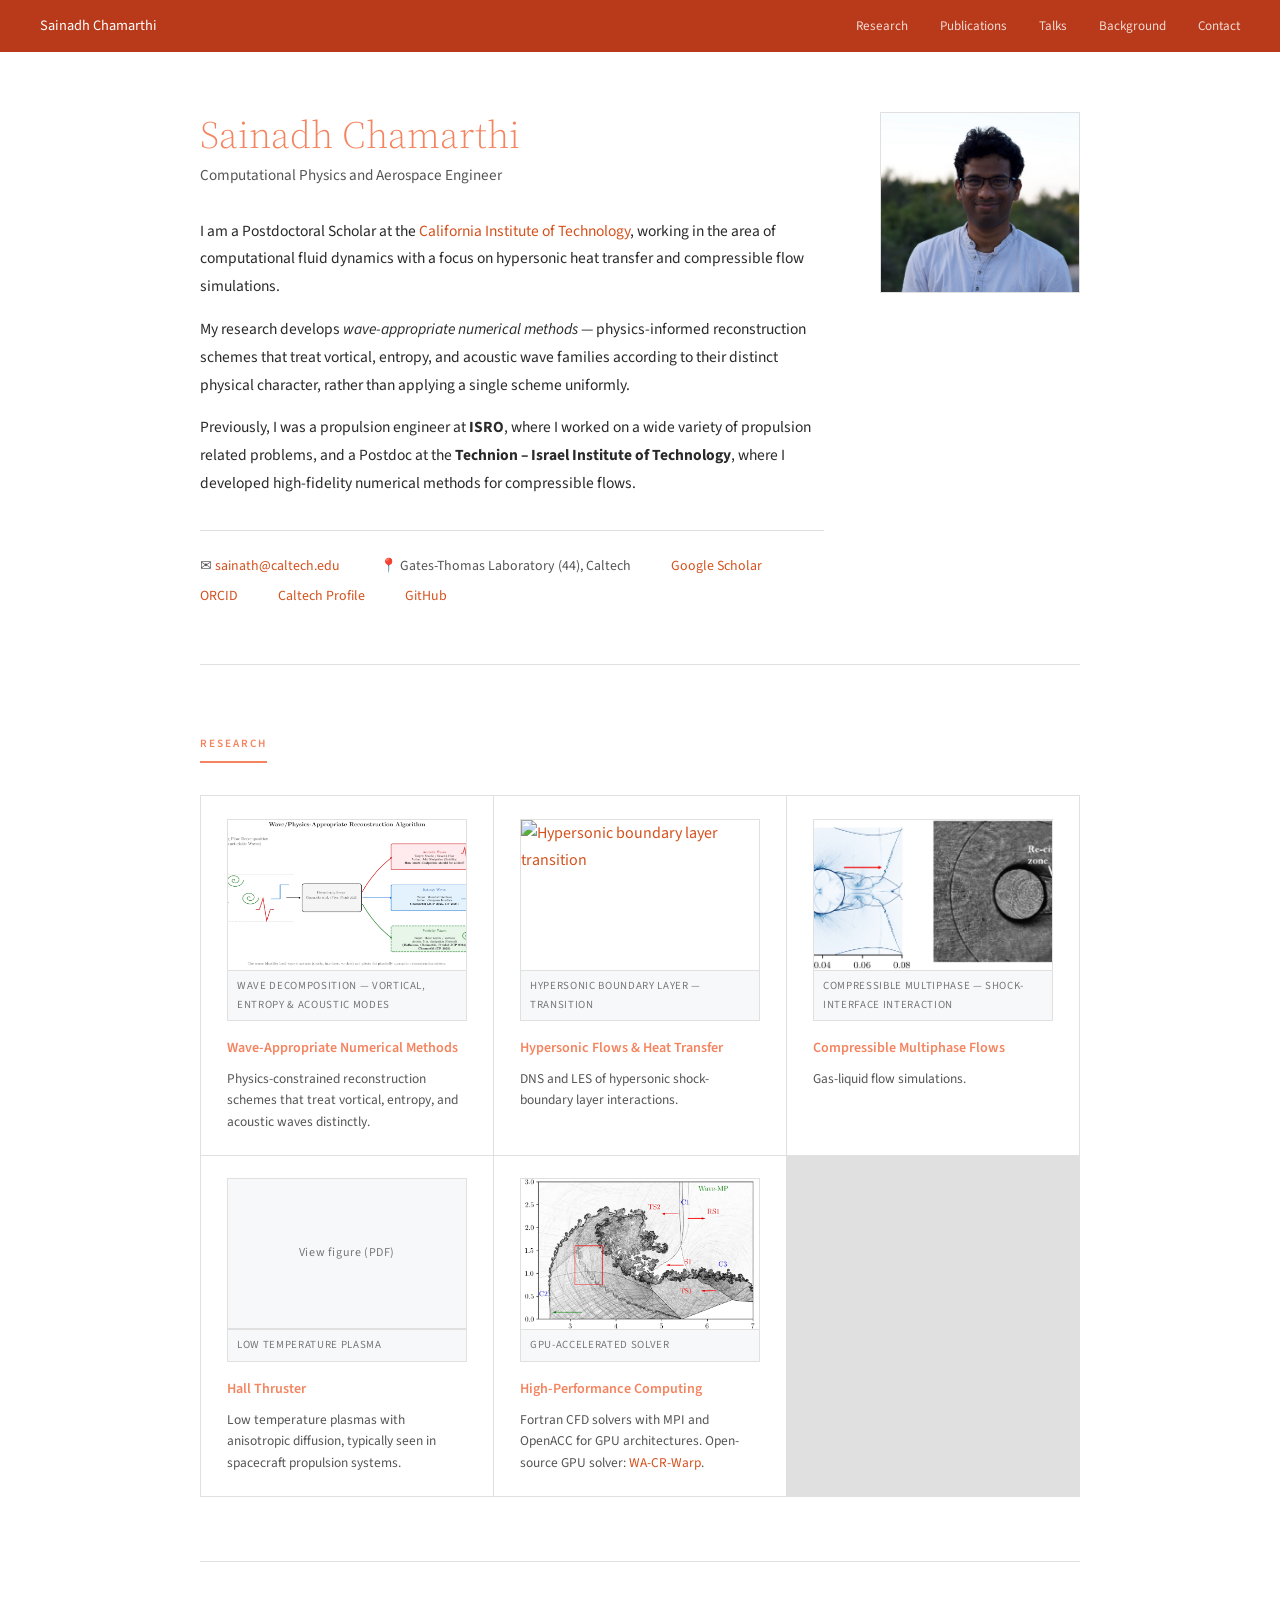
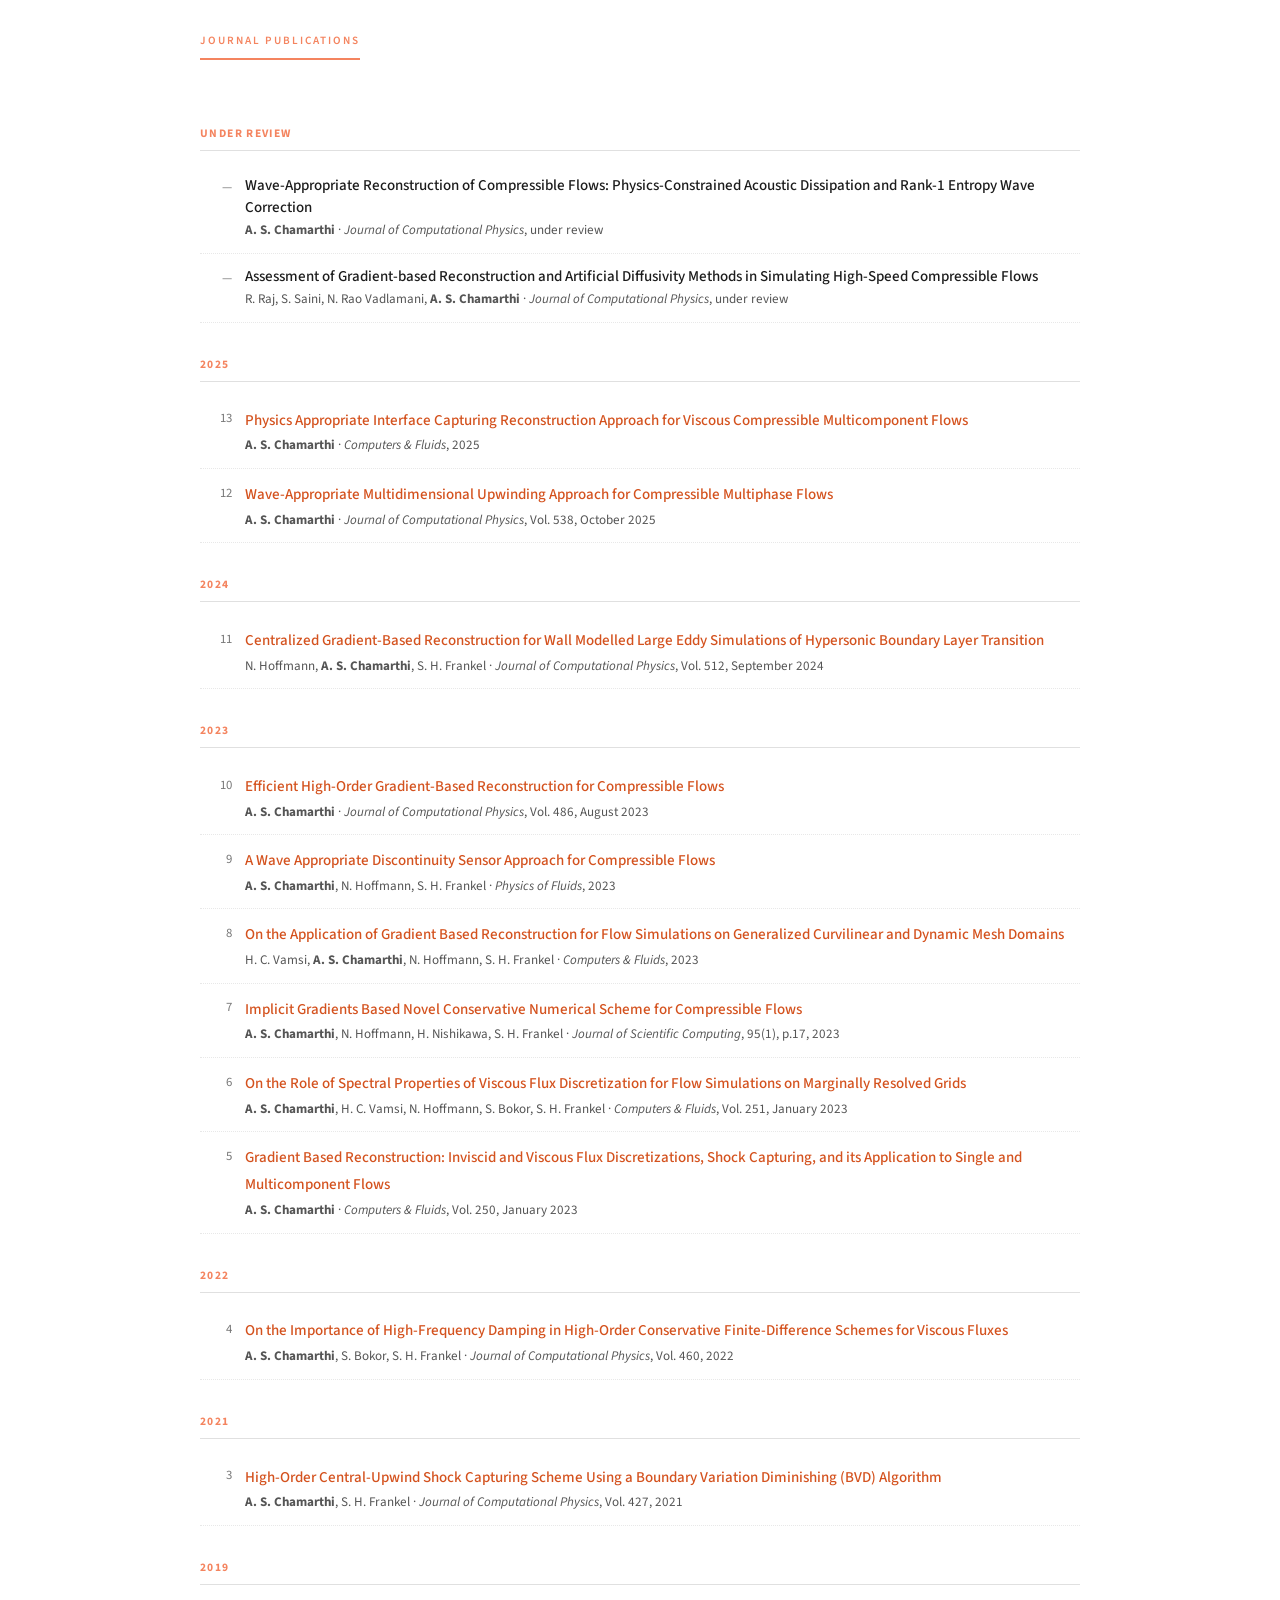
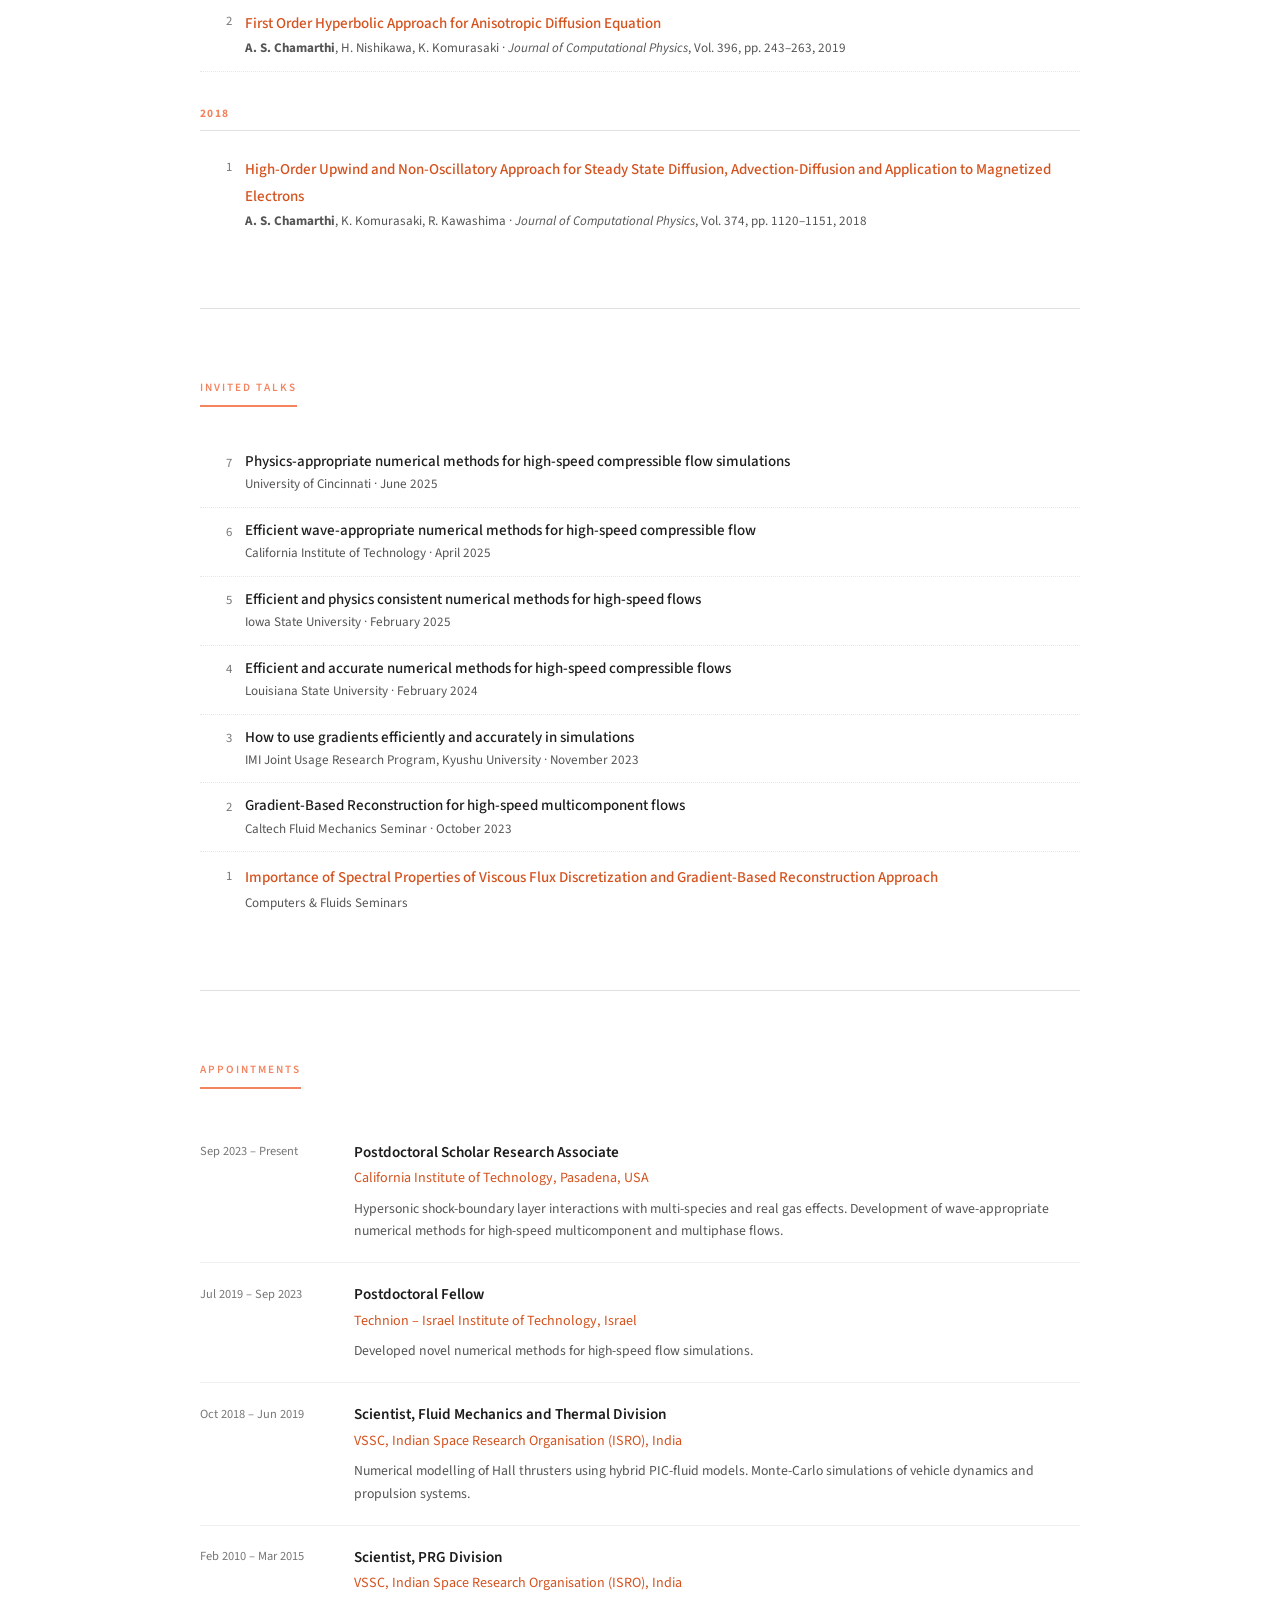
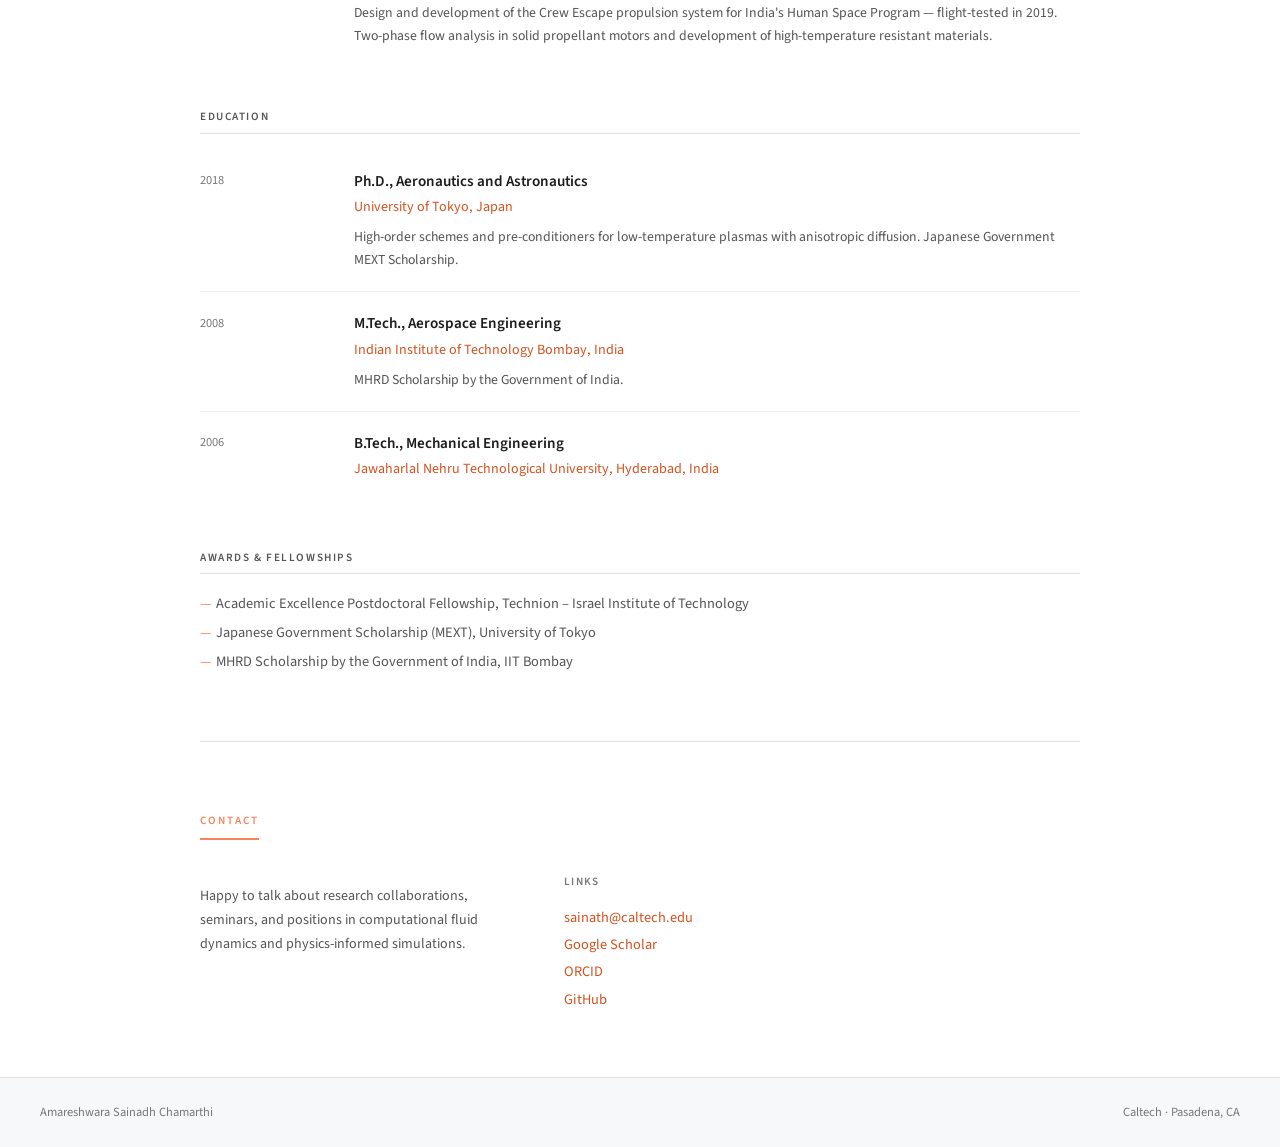
==== index.html @ 07c65cc4 "Update index.html" ====
<!DOCTYPE html>
<html lang="en">
<head>
<meta charset="UTF-8">
<meta name="viewport" content="width=device-width, initial-scale=1.0">
<title>Amareshwara Sainadh Chamarthi</title>
<link rel="preconnect" href="https://fonts.googleapis.com">
<link rel="preconnect" href="https://fonts.gstatic.com" crossorigin>
<link href="https://fonts.googleapis.com/css2?family=Source+Serif+4:ital,opsz,wght@0,8..60,300;0,8..60,400;0,8..60,600;1,8..60,400&family=Source+Sans+3:wght@300;400;500;600&display=swap" rel="stylesheet">
<style>
  :root {
    --blue: #f4845f;
    --blue-link: #d4521e;
    --text: #1c1c1c;
    --muted: #555;
    --light: #777;
    --border: #e0e0e0;
    --bg: #ffffff;
    --bg-subtle: #f7f8fa;
    --sans: 'Source Sans 3', system-ui, sans-serif;
    --serif: 'Source Serif 4', Georgia, serif;
  }

  * { margin: 0; padding: 0; box-sizing: border-box; }
  html { scroll-behavior: smooth; }

  body {
    background: var(--bg);
    color: var(--text);
    font-family: var(--sans);
    font-size: 16px;
    line-height: 1.7;
  }

  a { color: var(--blue-link); text-decoration: none; }
  a:hover { text-decoration: underline; }

  /* NAV */
  nav {
    position: fixed;
    top: 0; left: 0; right: 0;
    z-index: 100;
    background: #b83a1a;
    height: 52px;
    display: flex;
    align-items: center;
    justify-content: space-between;
    padding: 0 2.5rem;
  }
  .nav-name {
    color: #fff;
    font-size: 0.9rem;
    font-weight: 400;
    text-decoration: none;
  }
  .nav-links { display: flex; gap: 2rem; list-style: none; }
  .nav-links a { color: rgba(255,255,255,0.82); font-size: 0.82rem; text-decoration: none; transition: color 0.2s; }
  .nav-links a:hover { color: #fff; text-decoration: none; }

  /* LAYOUT */
  .container { max-width: 960px; margin: 0 auto; padding: 0 2.5rem; }
  section { padding: 4rem 0; border-bottom: 1px solid var(--border); }
  section:last-child { border-bottom: none; }

  .section-title {
    font-size: 0.7rem;
    font-weight: 600;
    letter-spacing: 0.18em;
    text-transform: uppercase;
    color: var(--blue);
    margin-bottom: 2rem;
    padding-bottom: 0.5rem;
    border-bottom: 2px solid var(--blue);
    display: inline-block;
  }

  /* HERO */
  #home { padding-top: 7rem; padding-bottom: 3.5rem; }
  .hero-grid {
    display: grid;
    grid-template-columns: 1fr 200px;
    gap: 3.5rem;
    align-items: start;
  }
  .hero-name {
    font-family: var(--serif);
    font-size: 2.4rem;
    font-weight: 300;
    color: var(--blue);
    line-height: 1.2;
    margin-bottom: 0.3rem;
  }
  .hero-title-line {
    font-size: 0.95rem;
    color: var(--muted);
    margin-bottom: 1.8rem;
  }
  .hero-bio { font-size: 0.97rem; line-height: 1.8; color: #2a2a2a; max-width: 640px; }
  .hero-bio p + p { margin-top: 0.9rem; }
  .hero-photo img { width: 100%; display: block; border: 1px solid var(--border); }
  .contact-bar {
    margin-top: 2rem;
    padding-top: 1.5rem;
    border-top: 1px solid var(--border);
    display: flex;
    flex-wrap: wrap;
    gap: 0.4rem 2.5rem;
    font-size: 0.87rem;
  }
  .contact-bar span { color: var(--muted); }

  /* RESEARCH */
  .interests-list {
    display: grid;
    grid-template-columns: repeat(auto-fit, minmax(280px, 1fr));
    gap: 1px;
    background: var(--border);
    border: 1px solid var(--border);
  }
  .interest-item { background: var(--bg); padding: 1.4rem 1.6rem; }
  .interest-item h3 { font-size: 0.88rem; font-weight: 600; color: var(--blue); margin-bottom: 0.4rem; }
  .interest-item p { font-size: 0.84rem; color: var(--muted); line-height: 1.6; }

  /* RESEARCH FIGURES */
  .research-fig a img { cursor: pointer; }
  .research-fig { margin: 0 0 1rem 0; border: 1px solid var(--border); }
  .research-fig img { width: 100%; height: 150px; object-fit: cover; display: block; }
  .research-fig figcaption {
    font-size: 0.68rem;
    letter-spacing: 0.06em;
    color: var(--light);
    text-transform: uppercase;
    padding: 0.4rem 0.6rem;
    border-top: 1px solid var(--border);
    background: var(--bg-subtle);
  }
  .fig-placeholder {
    width: 100%;
    height: 150px;
    background: var(--bg-subtle);
    border-bottom: 1px solid var(--border);
    display: flex;
    align-items: center;
    justify-content: center;
    font-size: 0.75rem;
    color: var(--light);
    letter-spacing: 0.05em;
  }

  /* PUBLICATIONS */
  .pub-year {
    font-size: 0.72rem;
    font-weight: 700;
    letter-spacing: 0.12em;
    text-transform: uppercase;
    color: var(--blue);
    margin: 2rem 0 0.8rem;
    padding-bottom: 0.4rem;
    border-bottom: 1px solid var(--border);
  }
  .pub-year:first-of-type { margin-top: 0; }
  .pub-entry {
    display: grid;
    grid-template-columns: 2rem 1fr;
    gap: 0.5rem 0.8rem;
    padding: 0.75rem 0;
    border-bottom: 1px dotted #e8e8e8;
  }
  .pub-entry:last-child { border-bottom: none; }
  .pub-n { font-size: 0.8rem; color: var(--light); padding-top: 0.1rem; text-align: right; }
  .pub-title-link { font-size: 0.94rem; font-weight: 500; color: var(--blue-link); line-height: 1.45; }
  .pub-title-link:hover { text-decoration: underline; }
  .pub-no-link { font-size: 0.94rem; font-weight: 500; color: var(--text); line-height: 1.45; }
  .pub-meta { font-size: 0.82rem; color: var(--muted); margin-top: 0.15rem; line-height: 1.5; }
  .pub-meta em { font-style: italic; }

  /* TIMELINE */
  .tl-item {
    display: grid;
    grid-template-columns: 130px 1fr;
    gap: 0 1.5rem;
    padding: 1.2rem 0;
    border-bottom: 1px solid #f0f0f0;
  }
  .tl-item:last-child { border-bottom: none; }
  .tl-period { font-size: 0.78rem; color: var(--light); padding-top: 0.15rem; line-height: 1.5; }
  .tl-role { font-size: 0.95rem; font-weight: 600; color: var(--text); margin-bottom: 0.1rem; }
  .tl-org { font-size: 0.88rem; color: var(--blue-link); margin-bottom: 0.4rem; }
  .tl-desc { font-size: 0.86rem; color: var(--muted); line-height: 1.65; }

  .subsection-title {
    font-size: 0.7rem;
    font-weight: 600;
    letter-spacing: 0.14em;
    text-transform: uppercase;
    color: var(--muted);
    margin: 2.5rem 0 1rem;
    padding-bottom: 0.4rem;
    border-bottom: 1px solid var(--border);
  }

  .awards-list { font-size: 0.9rem; color: var(--muted); line-height: 2; }
  .awards-list li { list-style: none; padding-left: 1rem; position: relative; }
  .awards-list li::before { content: '—'; position: absolute; left: 0; color: var(--blue); }

  /* CONTACT */
  .contact-grid { display: grid; grid-template-columns: 1fr 1fr; gap: 3rem; max-width: 680px; }
  .contact-label { font-size: 0.7rem; font-weight: 600; letter-spacing: 0.12em; text-transform: uppercase; color: var(--light); margin-bottom: 0.8rem; }
  .contact-grid p, .contact-grid a { font-size: 0.9rem; color: var(--muted); display: block; line-height: 1.9; }
  .contact-grid a { color: var(--blue-link); }

  /* FOOTER */
  footer {
    background: var(--bg-subtle);
    border-top: 1px solid var(--border);
    padding: 1.5rem 2.5rem;
    font-size: 0.78rem;
    color: var(--light);
    display: flex;
    justify-content: space-between;
  }

  /* RESPONSIVE */
  @media (max-width: 700px) {
    nav { padding: 0 1.2rem; }
    .container { padding: 0 1.2rem; }
    .hero-grid { grid-template-columns: 1fr; }
    .hero-photo { display: none; }
    .tl-item { grid-template-columns: 1fr; }
    .tl-period { margin-bottom: 0.2rem; }
    .contact-grid { grid-template-columns: 1fr; }
    footer { flex-direction: column; gap: 0.3rem; }
    .nav-links { gap: 1rem; }
  }
</style>
</head>
<body>

<nav>
  <a href="#home" class="nav-name">Sainadh Chamarthi</a>
  <ul class="nav-links">
    <li><a href="#research">Research</a></li>
    <li><a href="#publications">Publications</a></li>
    <li><a href="#talks">Talks</a></li>
    <li><a href="#background">Background</a></li>
    <li><a href="#contact">Contact</a></li>
  </ul>
</nav>

<div class="container">

  <section id="home">
    <div class="hero-grid">
      <div>
        <h1 class="hero-name">Sainadh Chamarthi</h1>
        <!-- FIX 1: "Copmputational" → "Computational" -->
        <div class="hero-title-line">Computational Physics and Aerospace Engineer</div>
        <div class="hero-bio">
          <p>I am a Postdoctoral Scholar at the <a href="https://mce.caltech.edu/">California Institute of Technology</a>, working in the area of computational fluid dynamics with a focus on hypersonic heat transfer and compressible flow simulations.</p>
          <p>My research develops <em>wave-appropriate numerical methods</em> — physics-informed reconstruction schemes that treat vortical, entropy, and acoustic wave families according to their distinct physical character, rather than applying a single scheme uniformly.</p>
          <p>Previously, I was a propulsion engineer at <strong>ISRO</strong>, where I worked on a wide variety of propulsion related problems, and a Postdoc at the <strong>Technion – Israel Institute of Technology</strong>, where I developed high-fidelity numerical methods for compressible flows.</p>
        </div>
        <div class="contact-bar">
          <span>✉ <a href="mailto:sainath@caltech.edu">sainath@caltech.edu</a></span>
          <span>📍 Gates-Thomas Laboratory (44), Caltech</span>
          <span><a href="https://scholar.google.com/citations?user=FzmlT60AAAAJ&hl=en" target="_blank">Google Scholar</a></span>
          <span><a href="https://orcid.org/0000-0003-4407-3159" target="_blank">ORCID</a></span>
          <span><a href="https://mce.caltech.edu/people/amareshwara-sainadh-chamarthi" target="_blank">Caltech Profile</a></span>
          <!-- FIX 4: Added GitHub -->
          <span><a href="https://github.com/aschamarthi" target="_blank">GitHub</a></span>
        </div>
      </div>
      <div class="hero-photo">
        <a href="sai_profile.jpg" target="_blank">
          <img src="sai_profile.jpg" alt="Amareshwara Sainadh Chamarthi">
        </a>
      </div>
    </div>
  </section>

  <section id="research">
    <div class="section-title">Research</div>
    <div class="interests-list">
      <div class="interest-item">
        <figure class="research-fig">
          <a href="phys.png" target="_blank"><img src="phys.png" alt="Wave-appropriate reconstruction"></a>
          <figcaption>Wave decomposition — vortical, entropy &amp; acoustic modes</figcaption>
        </figure>
        <h3>Wave-Appropriate Numerical Methods</h3>
        <p>Physics-constrained reconstruction schemes that treat vortical, entropy, and acoustic waves distinctly.</p>
      </div>
      <div class="interest-item">
        <figure class="research-fig">
          <a href="BL.png" target="_blank"><img src="BL.png" alt="Hypersonic boundary layer transition"></a>
          <figcaption>Hypersonic boundary layer — transition</figcaption>
        </figure>
        <h3>Hypersonic Flows &amp; Heat Transfer</h3>
        <p>DNS and LES of hypersonic shock-boundary layer interactions.</p>
      </div>
      <div class="interest-item">
        <figure class="research-fig">
          <a href="water.jpg" target="_blank"><img src="water.jpg" alt="Shock-interface interaction"></a>
          <figcaption>Compressible multiphase — shock-interface interaction</figcaption>
        </figure>
        <h3>Compressible Multiphase Flows</h3>
        <p>Gas-liquid flow simulations.</p>
      </div>
      <div class="interest-item">
        <figure class="research-fig">
          <!-- FIX 2: Hall.pdf can't render as img; replaced with placeholder + link -->
          <a href="Hall.pdf" target="_blank">
            <div class="fig-placeholder">View figure (PDF)</div>
          </a>
          <figcaption>Low temperature plasma</figcaption>
        </figure>
        <h3>Hall Thruster</h3>
        <p>Low temperature plasmas with anisotropic diffusion, typically seen in spacecraft propulsion systems.</p>
      </div>
      <div class="interest-item">
        <figure class="research-fig">
          <a href="trip.jpg" target="_blank"><img src="trip.jpg" alt="GPU-accelerated CFD"></a>
          <figcaption>GPU-accelerated solver</figcaption>
        </figure>
        <h3>High-Performance Computing</h3>
        <!-- FIX 4: Added GitHub link in HPC tile -->
        <p>Fortran CFD solvers with MPI and OpenACC for GPU architectures. Open-source GPU solver: <a href="https://github.com/aschamarthi/WA-CR-Warp" target="_blank">WA-CR-Warp</a>.</p>
      </div>
    </div>
  </section>

  <section id="publications">
    <div class="section-title">Journal Publications</div>

    <div class="pub-year">Under Review</div>
    <div class="pub-entry">
      <span class="pub-n">—</span>
      <div class="pub-body">
        <div class="pub-no-link">Wave-Appropriate Reconstruction of Compressible Flows: Physics-Constrained Acoustic Dissipation and Rank-1 Entropy Wave Correction</div>
        <div class="pub-meta"><strong>A. S. Chamarthi</strong> · <em>Journal of Computational Physics</em>, under review</div>
      </div>
    </div>
    <div class="pub-entry">
      <span class="pub-n">—</span>
      <div class="pub-body">
        <div class="pub-no-link">Assessment of Gradient-based Reconstruction and Artificial Diffusivity Methods in Simulating High-Speed Compressible Flows</div>
        <div class="pub-meta">R. Raj, S. Saini, N. Rao Vadlamani, <strong>A. S. Chamarthi</strong> · <em>Journal of Computational Physics</em>, under review</div>
      </div>
    </div>

    <div class="pub-year">2025</div>
    <div class="pub-entry">
      <span class="pub-n">13</span>
      <div class="pub-body">
        <a class="pub-title-link" href="https://doi.org/10.1016/j.compfluid.2025.106858" target="_blank">Physics Appropriate Interface Capturing Reconstruction Approach for Viscous Compressible Multicomponent Flows</a>
        <div class="pub-meta"><strong>A. S. Chamarthi</strong> · <em>Computers &amp; Fluids</em>, 2025</div>
      </div>
    </div>
    <div class="pub-entry">
      <span class="pub-n">12</span>
      <div class="pub-body">
        <a class="pub-title-link" href="https://doi.org/10.1016/j.jcp.2025.114157" target="_blank">Wave-Appropriate Multidimensional Upwinding Approach for Compressible Multiphase Flows</a>
        <div class="pub-meta"><strong>A. S. Chamarthi</strong> · <em>Journal of Computational Physics</em>, Vol. 538, October 2025</div>
      </div>
    </div>

    <div class="pub-year">2024</div>
    <div class="pub-entry">
      <span class="pub-n">11</span>
      <div class="pub-body">
        <a class="pub-title-link" href="https://doi.org/10.1016/j.jcp.2024.113128" target="_blank">Centralized Gradient-Based Reconstruction for Wall Modelled Large Eddy Simulations of Hypersonic Boundary Layer Transition</a>
        <div class="pub-meta">N. Hoffmann, <strong>A. S. Chamarthi</strong>, S. H. Frankel · <em>Journal of Computational Physics</em>, Vol. 512, September 2024</div>
      </div>
    </div>

    <div class="pub-year">2023</div>
    <div class="pub-entry">
      <span class="pub-n">10</span>
      <div class="pub-body">
        <a class="pub-title-link" href="https://www.sciencedirect.com/science/article/abs/pii/S0021999123002140" target="_blank">Efficient High-Order Gradient-Based Reconstruction for Compressible Flows</a>
        <div class="pub-meta"><strong>A. S. Chamarthi</strong> · <em>Journal of Computational Physics</em>, Vol. 486, August 2023</div>
      </div>
    </div>
    <div class="pub-entry">
      <span class="pub-n">9</span>
      <div class="pub-body">
        <a class="pub-title-link" href="https://doi.org/10.1063/5.0149314" target="_blank">A Wave Appropriate Discontinuity Sensor Approach for Compressible Flows</a>
        <div class="pub-meta"><strong>A. S. Chamarthi</strong>, N. Hoffmann, S. H. Frankel · <em>Physics of Fluids</em>, 2023</div>
      </div>
    </div>
    <div class="pub-entry">
      <span class="pub-n">8</span>
      <div class="pub-body">
        <a class="pub-title-link" href="https://doi.org/10.1016/j.compfluid.2023.105859" target="_blank">On the Application of Gradient Based Reconstruction for Flow Simulations on Generalized Curvilinear and Dynamic Mesh Domains</a>
        <div class="pub-meta">H. C. Vamsi, <strong>A. S. Chamarthi</strong>, N. Hoffmann, S. H. Frankel · <em>Computers &amp; Fluids</em>, 2023</div>
      </div>
    </div>
    <div class="pub-entry">
      <span class="pub-n">7</span>
      <div class="pub-body">
        <a class="pub-title-link" href="https://link.springer.com/article/10.1007/s10915-023-02141-5" target="_blank">Implicit Gradients Based Novel Conservative Numerical Scheme for Compressible Flows</a>
        <div class="pub-meta"><strong>A. S. Chamarthi</strong>, N. Hoffmann, H. Nishikawa, S. H. Frankel · <em>Journal of Scientific Computing</em>, 95(1), p.17, 2023</div>
      </div>
    </div>
    <div class="pub-entry">
      <span class="pub-n">6</span>
      <div class="pub-body">
        <a class="pub-title-link" href="https://doi.org/10.1016/j.compfluid.2022.105742" target="_blank">On the Role of Spectral Properties of Viscous Flux Discretization for Flow Simulations on Marginally Resolved Grids</a>
        <div class="pub-meta"><strong>A. S. Chamarthi</strong>, H. C. Vamsi, N. Hoffmann, S. Bokor, S. H. Frankel · <em>Computers &amp; Fluids</em>, Vol. 251, January 2023</div>
      </div>
    </div>
    <div class="pub-entry">
      <span class="pub-n">5</span>
      <div class="pub-body">
        <a class="pub-title-link" href="https://www.sciencedirect.com/science/article/abs/pii/S0045793022002997" target="_blank">Gradient Based Reconstruction: Inviscid and Viscous Flux Discretizations, Shock Capturing, and its Application to Single and Multicomponent Flows</a>
        <div class="pub-meta"><strong>A. S. Chamarthi</strong> · <em>Computers &amp; Fluids</em>, Vol. 250, January 2023</div>
      </div>
    </div>

    <div class="pub-year">2022</div>
    <div class="pub-entry">
      <span class="pub-n">4</span>
      <div class="pub-body">
        <a class="pub-title-link" href="https://doi.org/10.1016/j.jcp.2022.111195" target="_blank">On the Importance of High-Frequency Damping in High-Order Conservative Finite-Difference Schemes for Viscous Fluxes</a>
        <div class="pub-meta"><strong>A. S. Chamarthi</strong>, S. Bokor, S. H. Frankel · <em>Journal of Computational Physics</em>, Vol. 460, 2022</div>
      </div>
    </div>

    <div class="pub-year">2021</div>
    <div class="pub-entry">
      <span class="pub-n">3</span>
      <div class="pub-body">
        <a class="pub-title-link" href="https://doi.org/10.1016/j.jcp.2020.110067" target="_blank">High-Order Central-Upwind Shock Capturing Scheme Using a Boundary Variation Diminishing (BVD) Algorithm</a>
        <div class="pub-meta"><strong>A. S. Chamarthi</strong>, S. H. Frankel · <em>Journal of Computational Physics</em>, Vol. 427, 2021</div>
      </div>
    </div>

    <div class="pub-year">2019</div>
    <div class="pub-entry">
      <span class="pub-n">2</span>
      <div class="pub-body">
        <a class="pub-title-link" href="https://doi.org/10.1016/j.jcp.2019.06.064" target="_blank">First Order Hyperbolic Approach for Anisotropic Diffusion Equation</a>
        <div class="pub-meta"><strong>A. S. Chamarthi</strong>, H. Nishikawa, K. Komurasaki · <em>Journal of Computational Physics</em>, Vol. 396, pp. 243–263, 2019</div>
      </div>
    </div>

    <div class="pub-year">2018</div>
    <div class="pub-entry">
      <span class="pub-n">1</span>
      <div class="pub-body">
        <a class="pub-title-link" href="https://doi.org/10.1016/j.jcp.2018.08.018" target="_blank">High-Order Upwind and Non-Oscillatory Approach for Steady State Diffusion, Advection-Diffusion and Application to Magnetized Electrons</a>
        <div class="pub-meta"><strong>A. S. Chamarthi</strong>, K. Komurasaki, R. Kawashima · <em>Journal of Computational Physics</em>, Vol. 374, pp. 1120–1151, 2018</div>
      </div>
    </div>
  </section>

  <section id="talks">
    <div class="section-title">Invited Talks</div>
    <div class="pub-entry">
      <span class="pub-n">7</span>
      <div class="pub-body">
        <div class="pub-no-link">Physics-appropriate numerical methods for high-speed compressible flow simulations</div>
        <div class="pub-meta">University of Cincinnati · June 2025</div>
      </div>
    </div>
    <div class="pub-entry">
      <span class="pub-n">6</span>
      <div class="pub-body">
        <div class="pub-no-link">Efficient wave-appropriate numerical methods for high-speed compressible flow</div>
        <div class="pub-meta">California Institute of Technology · April 2025</div>
      </div>
    </div>
    <div class="pub-entry">
      <span class="pub-n">5</span>
      <div class="pub-body">
        <div class="pub-no-link">Efficient and physics consistent numerical methods for high-speed flows</div>
        <div class="pub-meta">Iowa State University · February 2025</div>
      </div>
    </div>
    <div class="pub-entry">
      <span class="pub-n">4</span>
      <div class="pub-body">
        <div class="pub-no-link">Efficient and accurate numerical methods for high-speed compressible flows</div>
        <div class="pub-meta">Louisiana State University · February 2024</div>
      </div>
    </div>
    <div class="pub-entry">
      <span class="pub-n">3</span>
      <div class="pub-body">
        <div class="pub-no-link">How to use gradients efficiently and accurately in simulations</div>
        <div class="pub-meta">IMI Joint Usage Research Program, Kyushu University · November 2023</div>
      </div>
    </div>
    <div class="pub-entry">
      <span class="pub-n">2</span>
      <div class="pub-body">
        <div class="pub-no-link">Gradient-Based Reconstruction for high-speed multicomponent flows</div>
        <div class="pub-meta">Caltech Fluid Mechanics Seminar · October 2023</div>
      </div>
    </div>
    <div class="pub-entry">
      <span class="pub-n">1</span>
      <div class="pub-body">
        <a class="pub-title-link" href="https://doi.org/10.52843/cassyni.8mtklm" target="_blank">Importance of Spectral Properties of Viscous Flux Discretization and Gradient-Based Reconstruction Approach</a>
        <div class="pub-meta">Computers &amp; Fluids Seminars</div>
      </div>
    </div>
  </section>

  <section id="background">
    <div class="section-title">Appointments</div>
    <div class="timeline">
      <div class="tl-item">
        <div class="tl-period">Sep 2023 – Present</div>
        <div class="tl-content">
          <div class="tl-role">Postdoctoral Scholar Research Associate</div>
          <div class="tl-org">California Institute of Technology, Pasadena, USA</div>
          <div class="tl-desc">Hypersonic shock-boundary layer interactions with multi-species and real gas effects. Development of wave-appropriate numerical methods for high-speed multicomponent and multiphase flows.</div>
        </div>
      </div>
      <div class="tl-item">
        <div class="tl-period">Jul 2019 – Sep 2023</div>
        <div class="tl-content">
          <div class="tl-role">Postdoctoral Fellow</div>
          <div class="tl-org">Technion – Israel Institute of Technology, Israel</div>
          <div class="tl-desc">Developed novel numerical methods for high-speed flow simulations.</div>
        </div>
      </div>
      <div class="tl-item">
        <div class="tl-period">Oct 2018 – Jun 2019</div>
        <div class="tl-content">
          <div class="tl-role">Scientist, Fluid Mechanics and Thermal Division</div>
          <div class="tl-org">VSSC, Indian Space Research Organisation (ISRO), India</div>
          <div class="tl-desc">Numerical modelling of Hall thrusters using hybrid PIC-fluid models. Monte-Carlo simulations of vehicle dynamics and propulsion systems.</div>
        </div>
      </div>
      <div class="tl-item">
        <div class="tl-period">Feb 2010 – Mar 2015</div>
        <div class="tl-content">
          <div class="tl-role">Scientist, PRG Division</div>
          <div class="tl-org">VSSC, Indian Space Research Organisation (ISRO), India</div>
          <div class="tl-desc">Design and development of the Crew Escape propulsion system for India's Human Space Program — flight-tested in 2019. Two-phase flow analysis in solid propellant motors and development of high-temperature resistant materials.</div>
        </div>
      </div>
    </div>

    <div class="subsection-title">Education</div>
    <div class="timeline">
      <div class="tl-item">
        <div class="tl-period">2018</div>
        <div class="tl-content">
          <div class="tl-role">Ph.D., Aeronautics and Astronautics</div>
          <div class="tl-org">University of Tokyo, Japan</div>
          <div class="tl-desc">High-order schemes and pre-conditioners for low-temperature plasmas with anisotropic diffusion. Japanese Government MEXT Scholarship.</div>
        </div>
      </div>
      <div class="tl-item">
        <div class="tl-period">2008</div>
        <div class="tl-content">
          <div class="tl-role">M.Tech., Aerospace Engineering</div>
          <div class="tl-org">Indian Institute of Technology Bombay, India</div>
          <div class="tl-desc">MHRD Scholarship by the Government of India.</div>
        </div>
      </div>
      <div class="tl-item">
        <div class="tl-period">2006</div>
        <div class="tl-content">
          <div class="tl-role">B.Tech., Mechanical Engineering</div>
          <div class="tl-org">Jawaharlal Nehru Technological University, Hyderabad, India</div>
          <div class="tl-desc"></div>
        </div>
      </div>
    </div>

    <div class="subsection-title">Awards &amp; Fellowships</div>
    <ul class="awards-list">
      <!-- FIX 3: Added Technion excellence fellowship -->
      <li>Academic Excellence Postdoctoral Fellowship, Technion – Israel Institute of Technology</li>
      <li>Japanese Government Scholarship (MEXT), University of Tokyo</li>
      <li>MHRD Scholarship by the Government of India, IIT Bombay</li>
    </ul>
  </section>

  <section id="contact">
    <div class="section-title">Contact</div>
    <div class="contact-grid">
      <div>
        <div class="contact-label"></div>
        <p style="font-size:0.88rem; color:var(--muted); line-height:1.7;">Happy to talk about research collaborations, seminars, and positions in computational fluid dynamics and physics-informed simulations.</p>
      </div>
      <div>
        <div class="contact-label">Links</div>
        <a href="mailto:sainath@caltech.edu">sainath@caltech.edu</a>
        <a href="https://scholar.google.com/citations?user=FzmlT60AAAAJ&hl=en" target="_blank">Google Scholar</a>
        <a href="https://orcid.org/0000-0003-4407-3159" target="_blank">ORCID</a>
        <!-- FIX 4: GitHub added to contact links -->
        <a href="https://github.com/aschamarthi" target="_blank">GitHub</a>
      </div>
    </div>
  </section>

</div>

<footer>
  <span>Amareshwara Sainadh Chamarthi</span>
  <span>Caltech &middot; Pasadena, CA</span>
</footer>

</body>
</html>
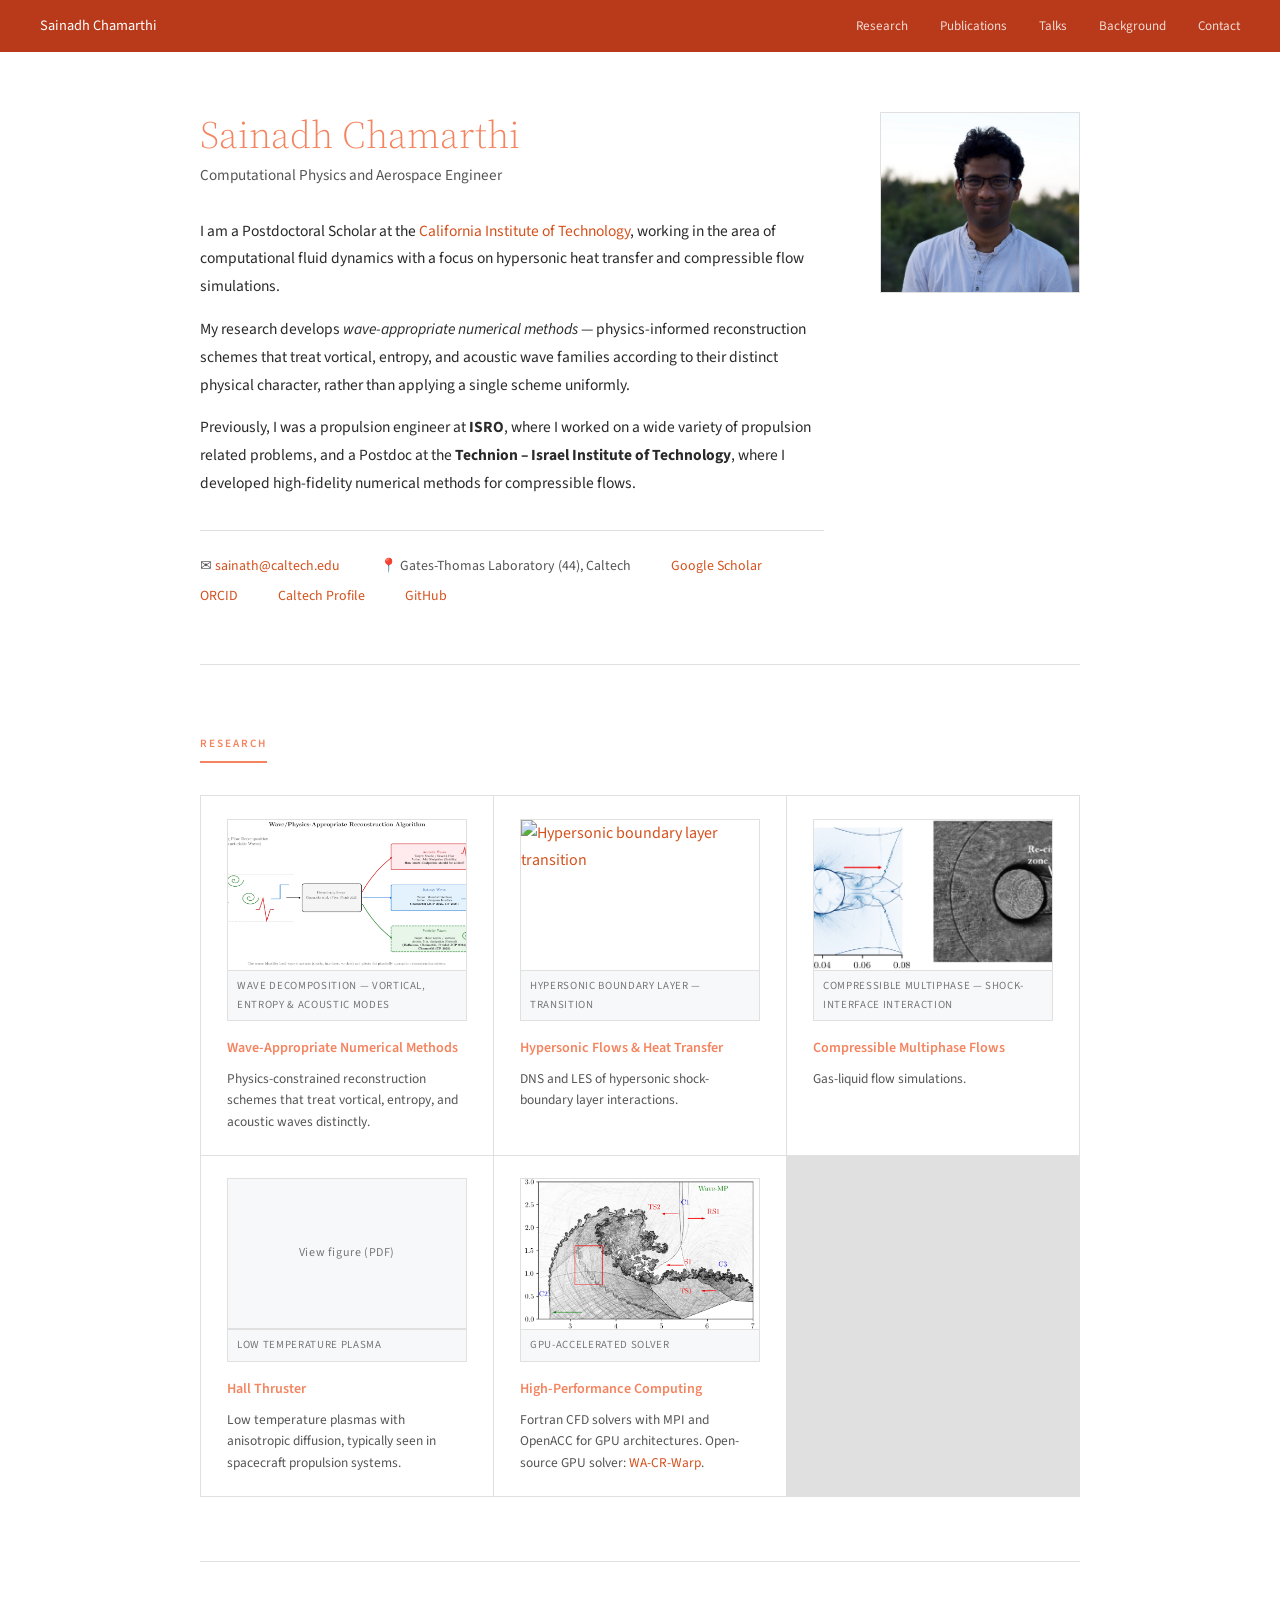
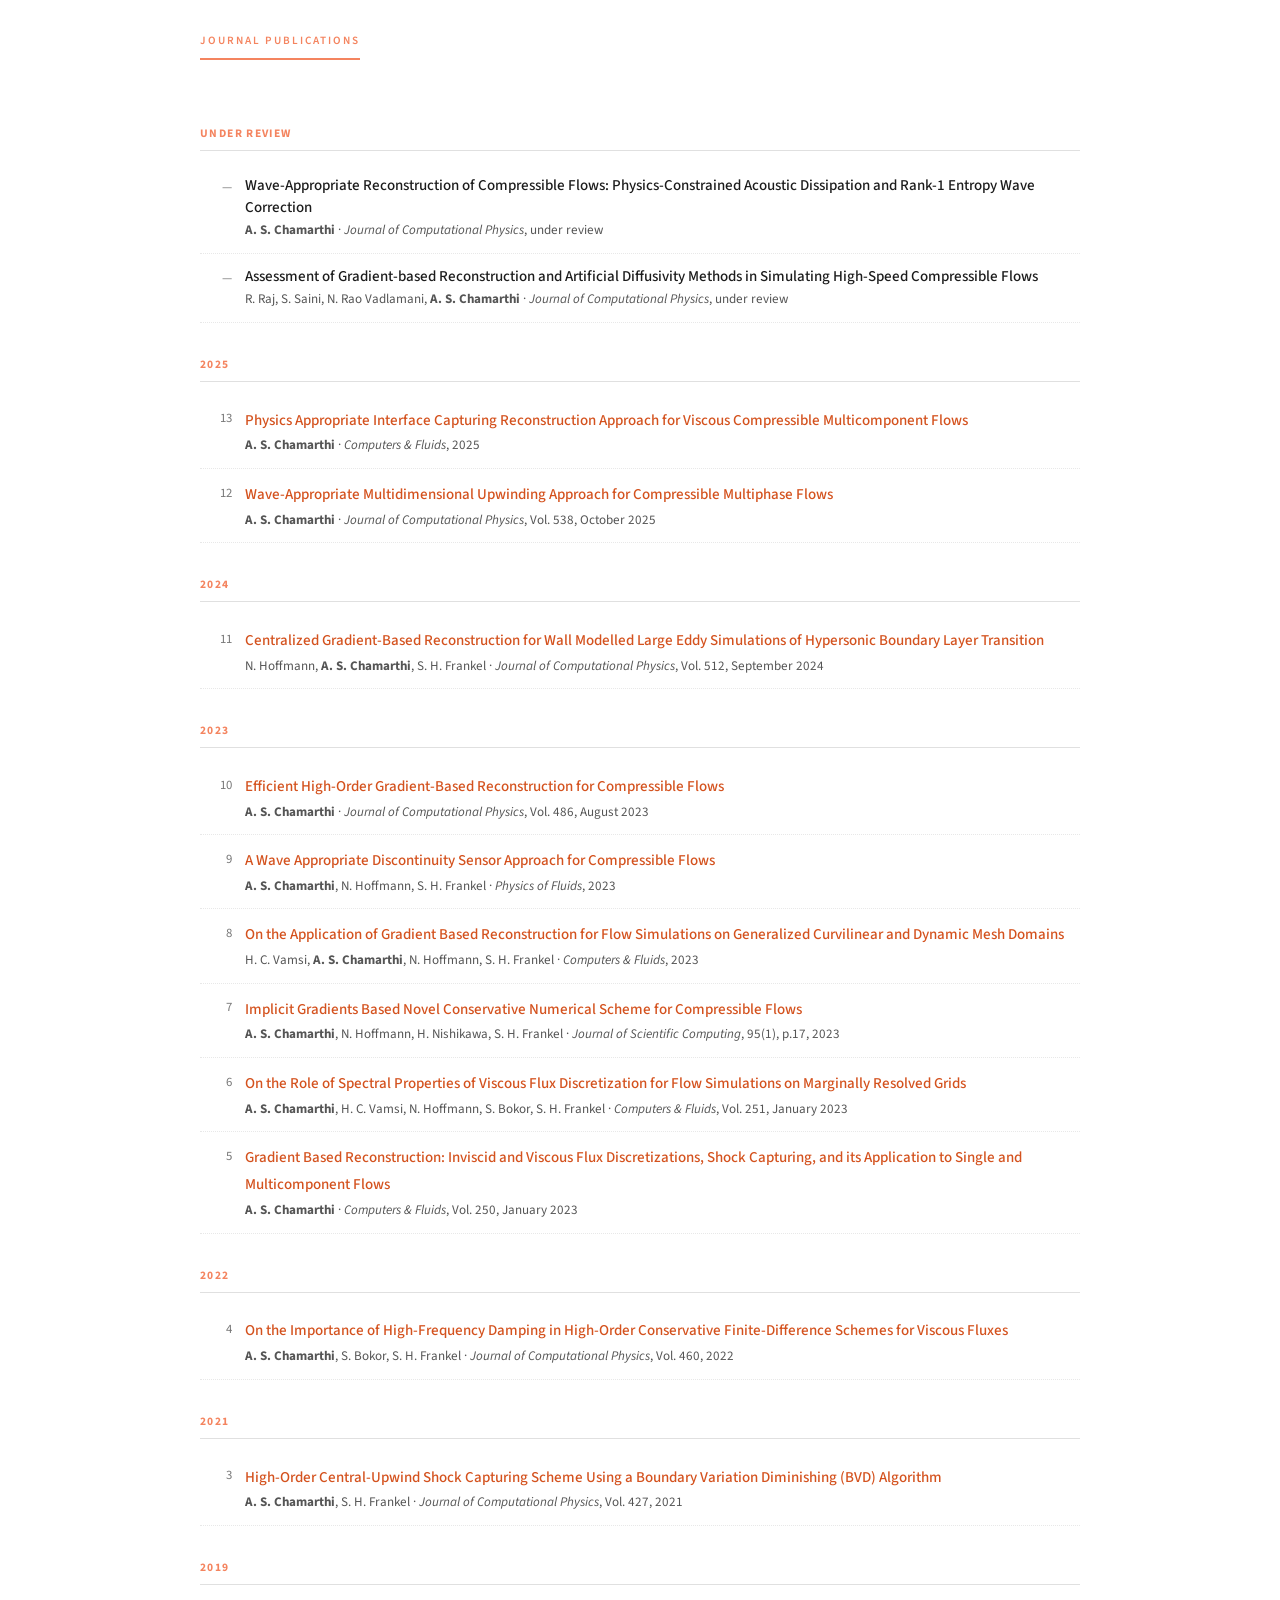
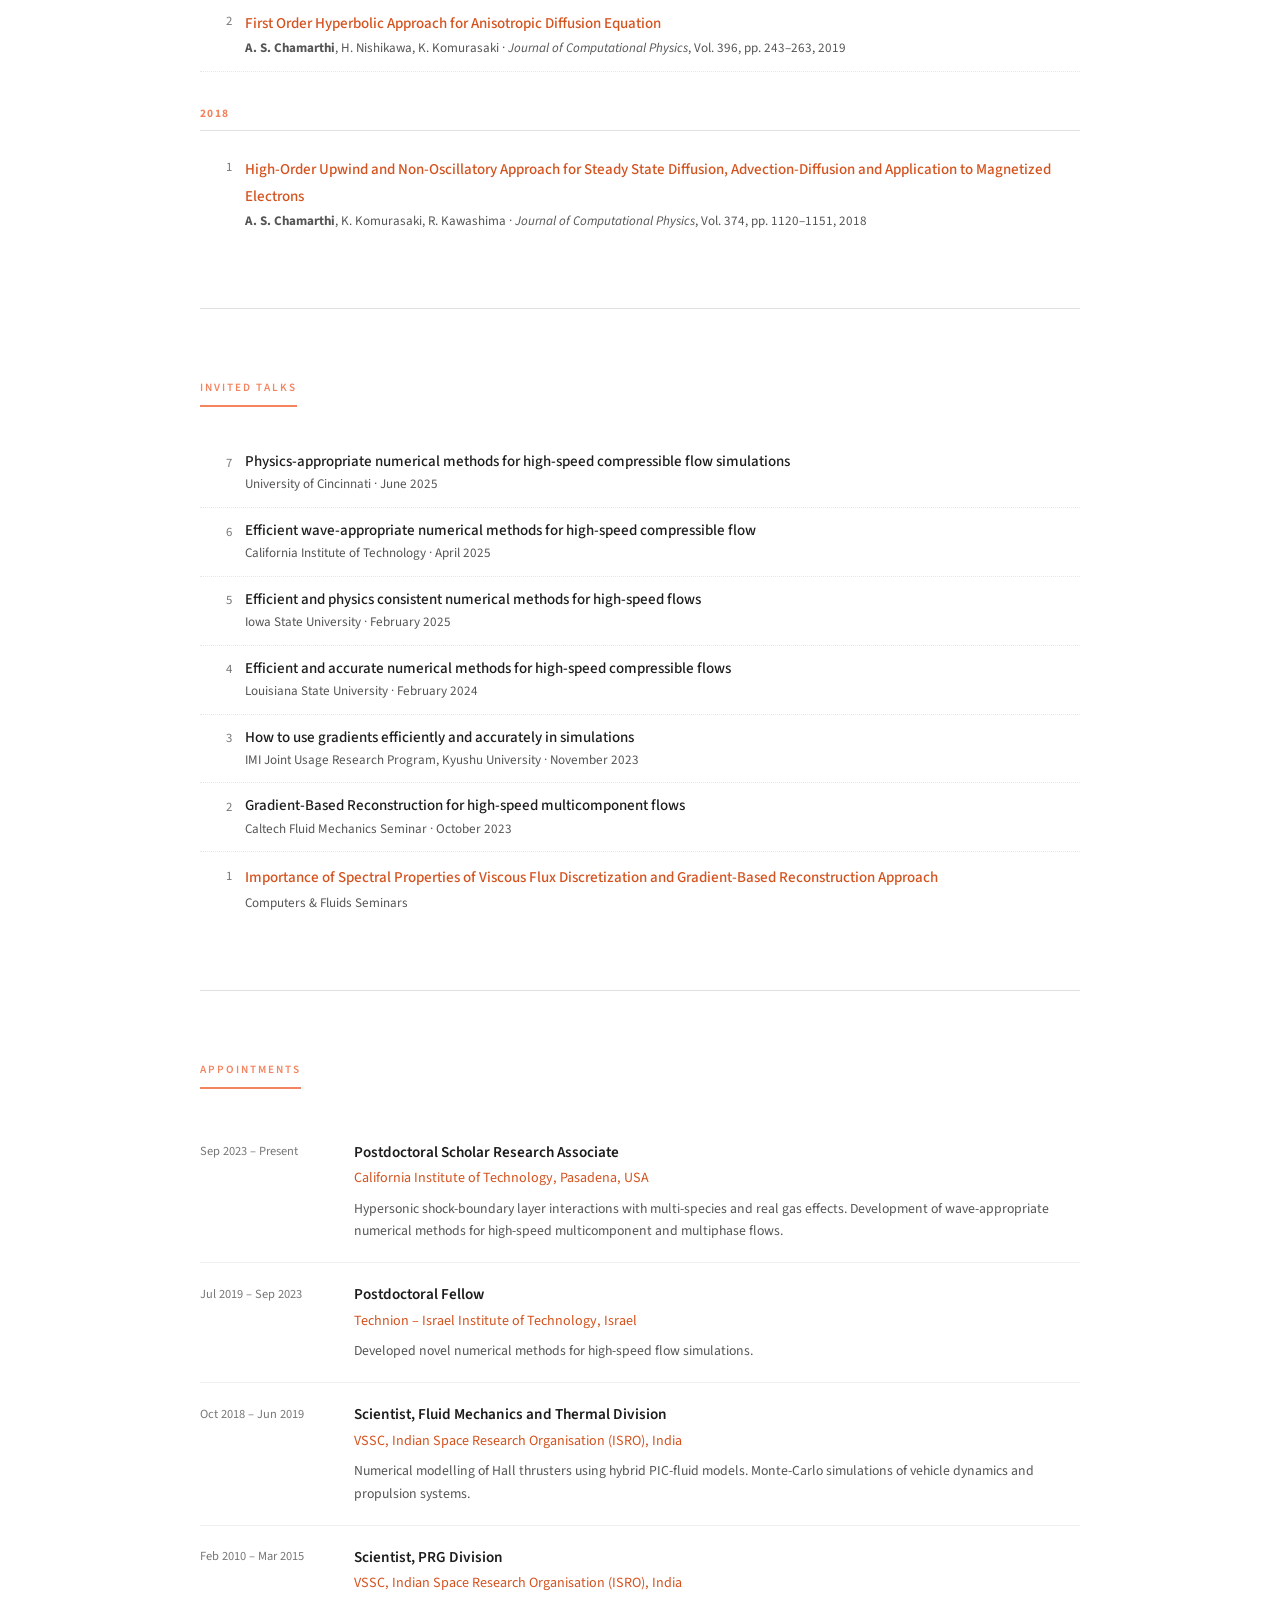
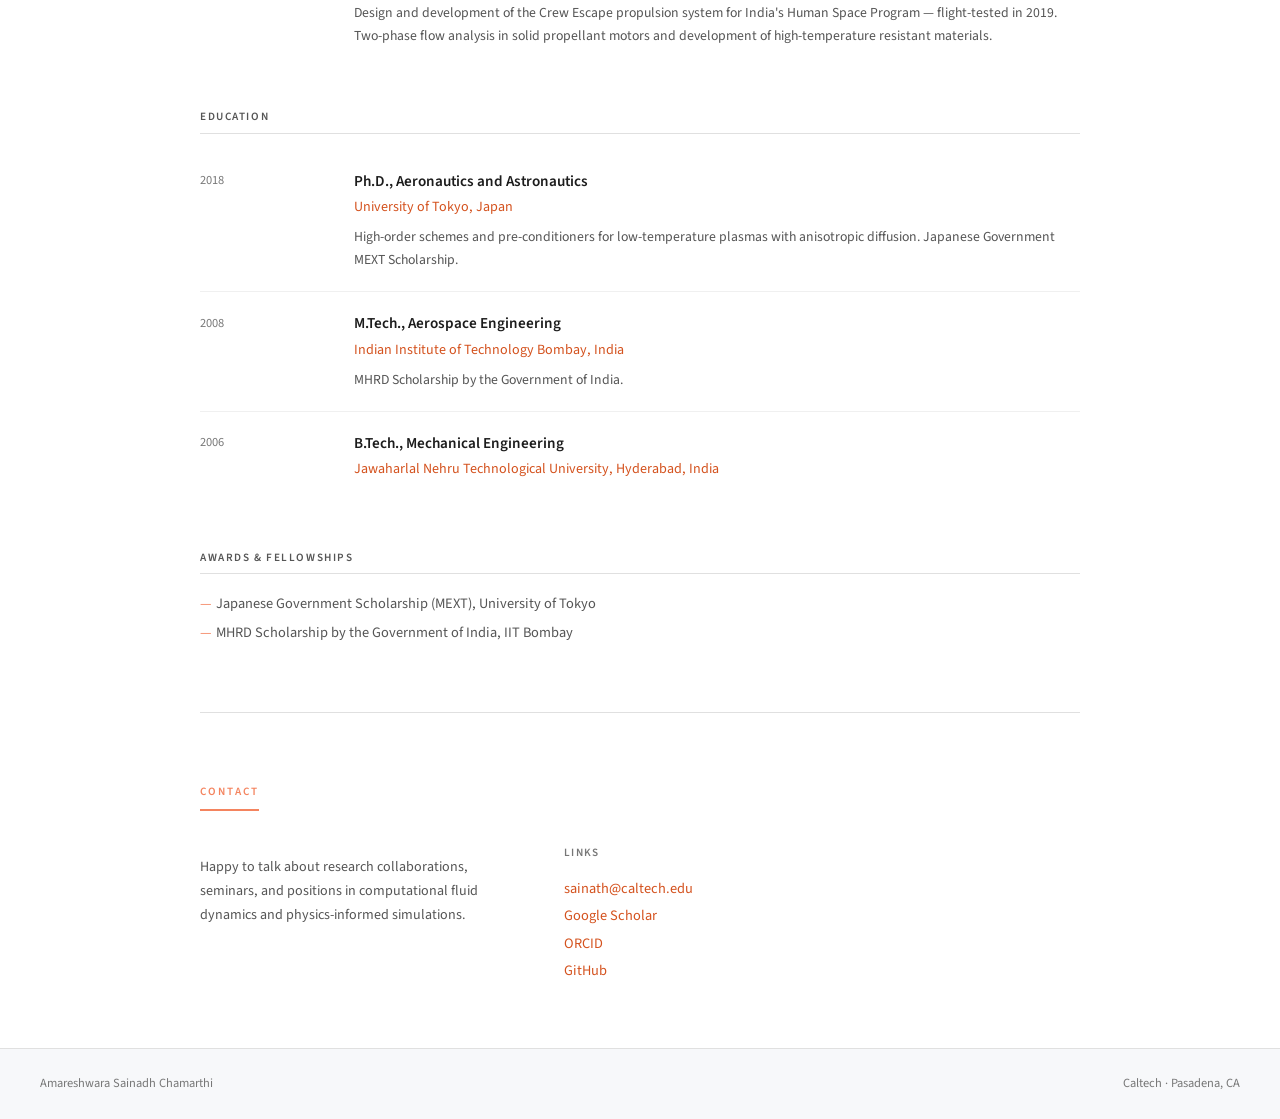
==== commit 0dc0c87a: "Update index.html" ====
--- a/index.html
+++ b/index.html
@@ -574,7 +574,6 @@
     <div class="subsection-title">Awards &amp; Fellowships</div>
     <ul class="awards-list">
       <!-- FIX 3: Added Technion excellence fellowship -->
-      <li>Academic Excellence Postdoctoral Fellowship, Technion – Israel Institute of Technology</li>
       <li>Japanese Government Scholarship (MEXT), University of Tokyo</li>
       <li>MHRD Scholarship by the Government of India, IIT Bombay</li>
     </ul>
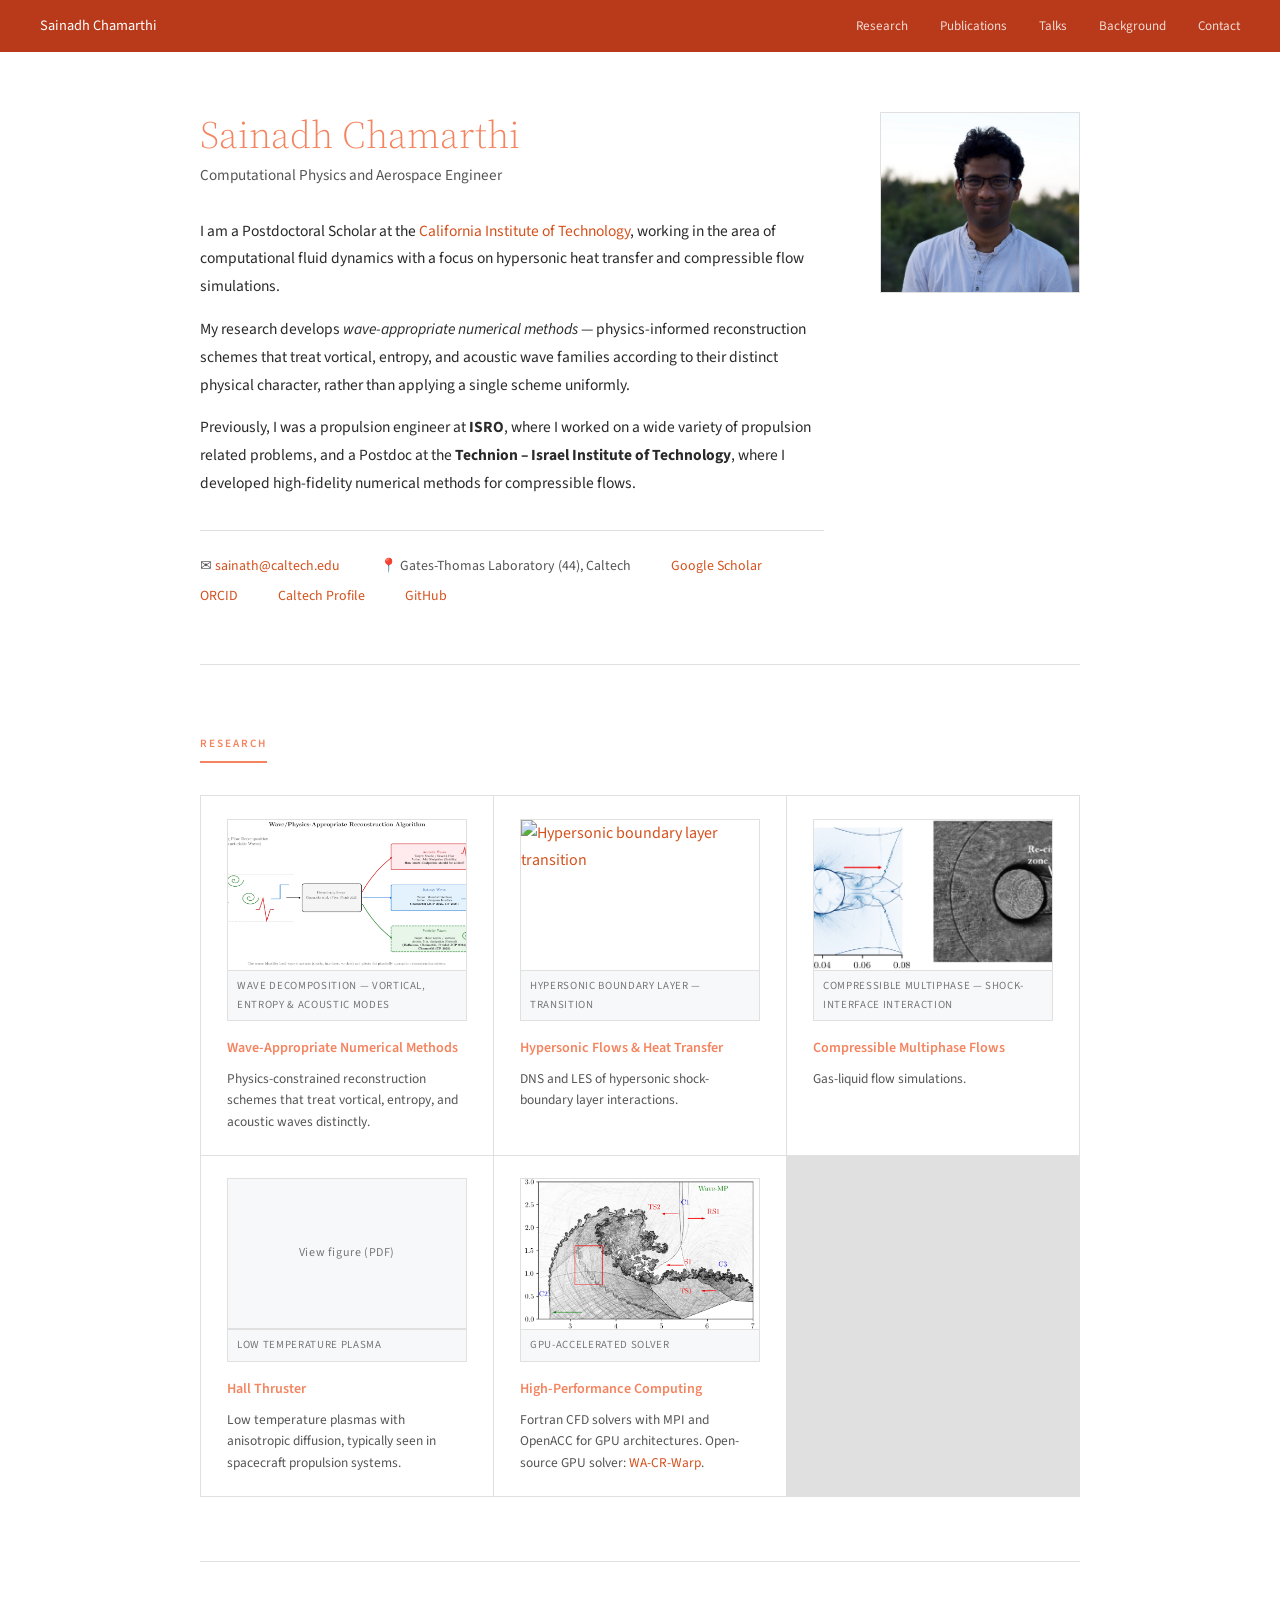
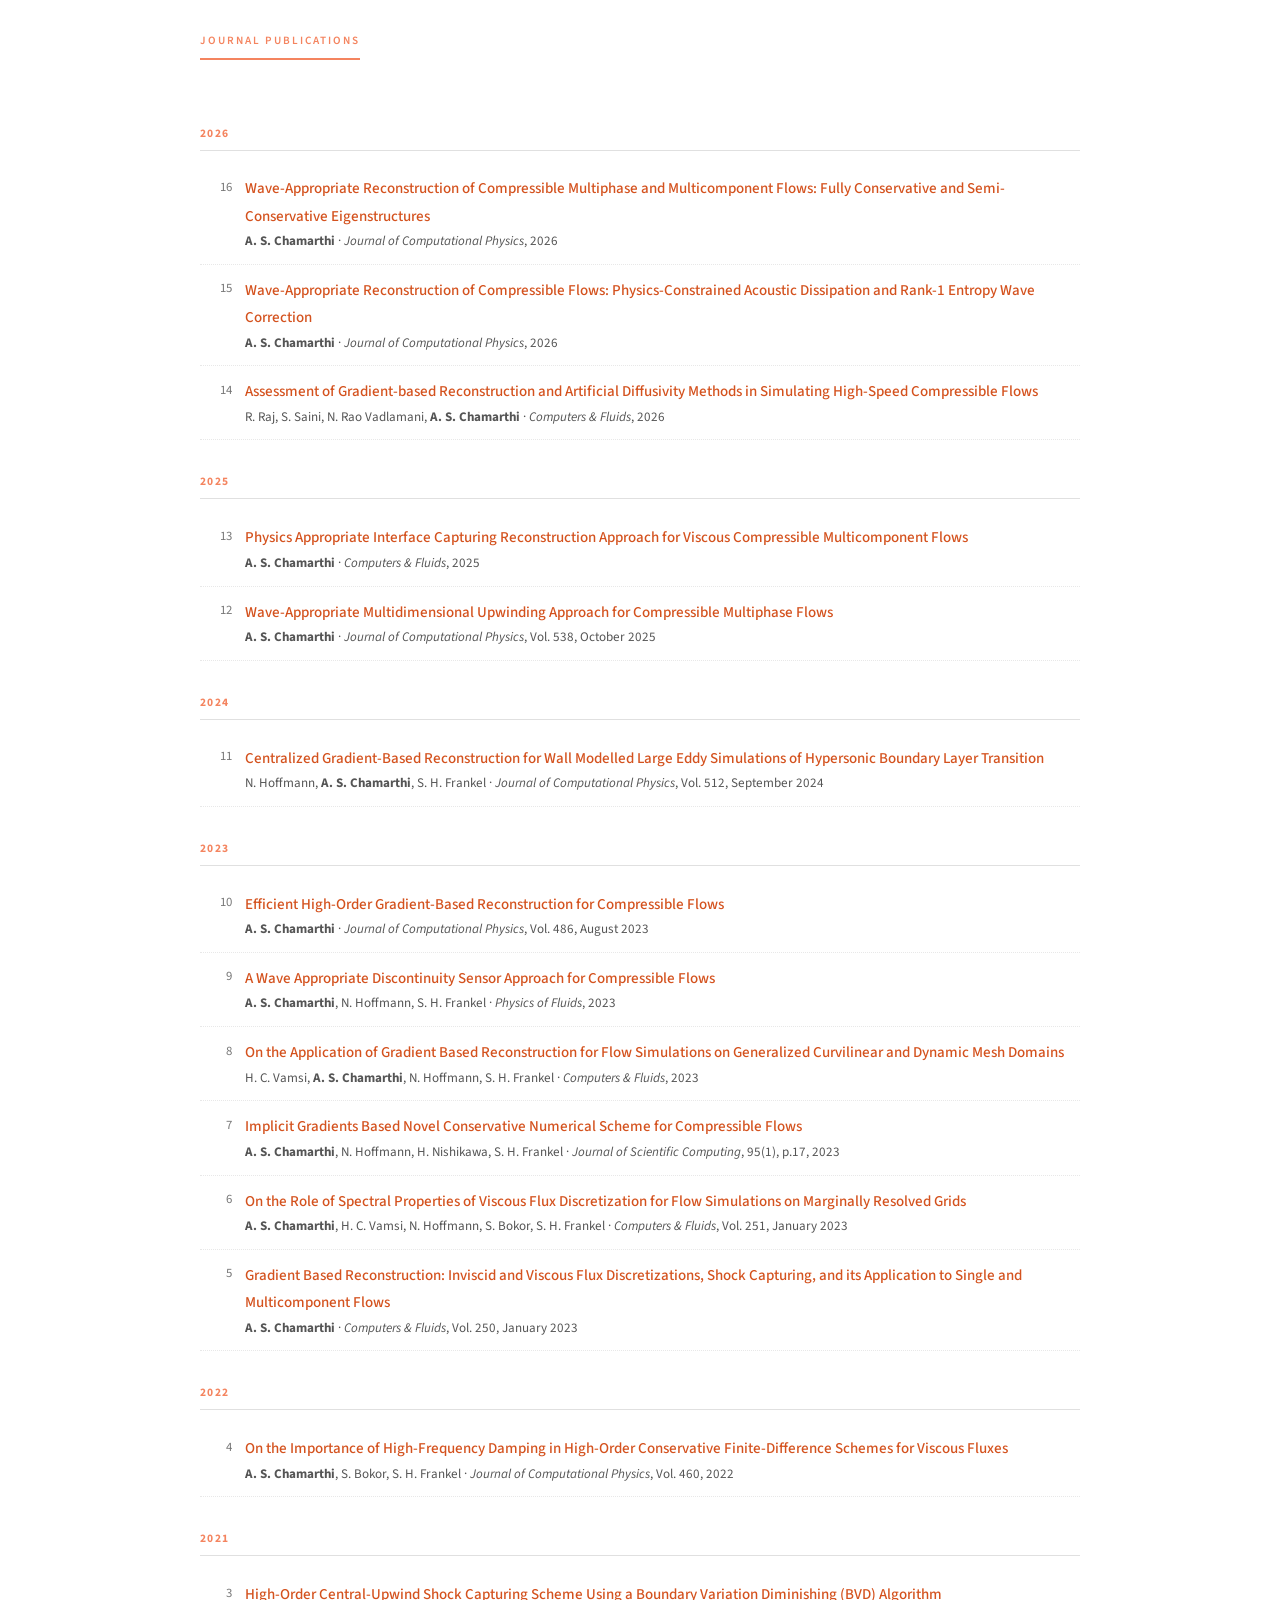
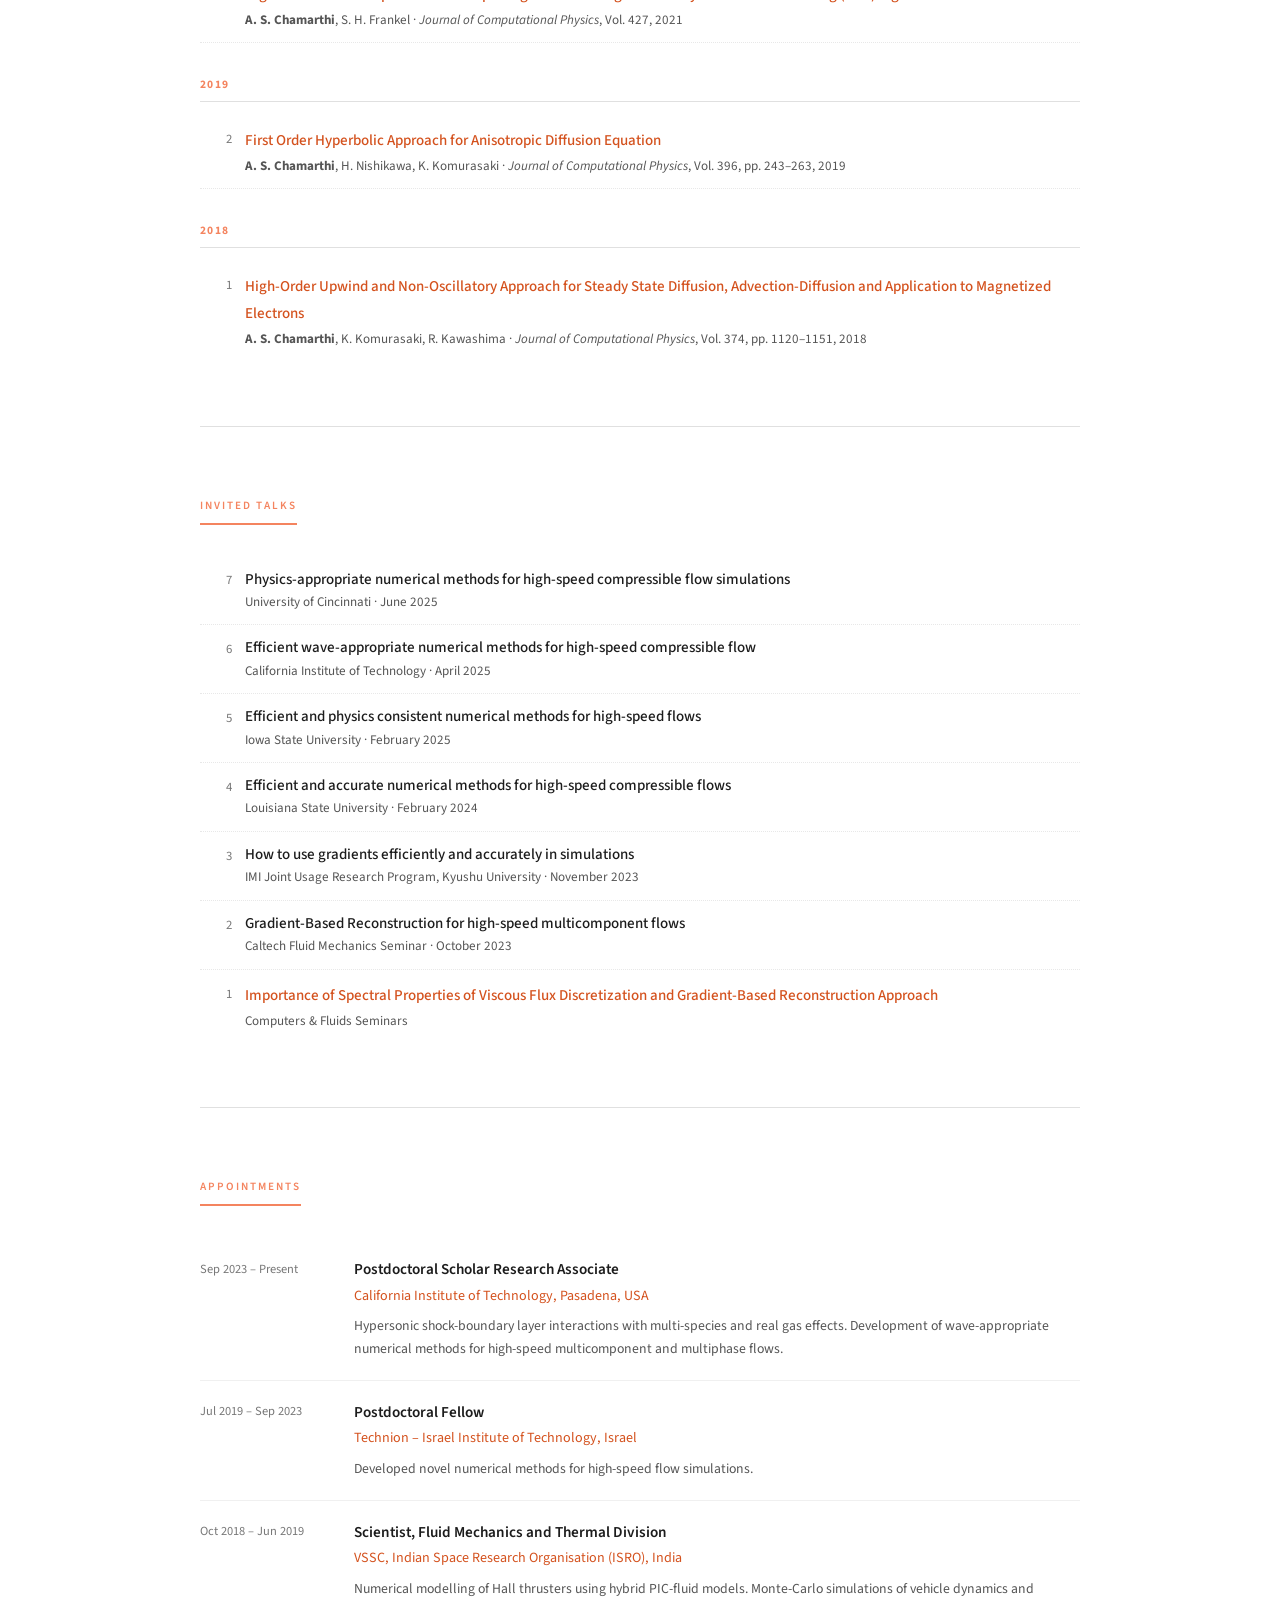
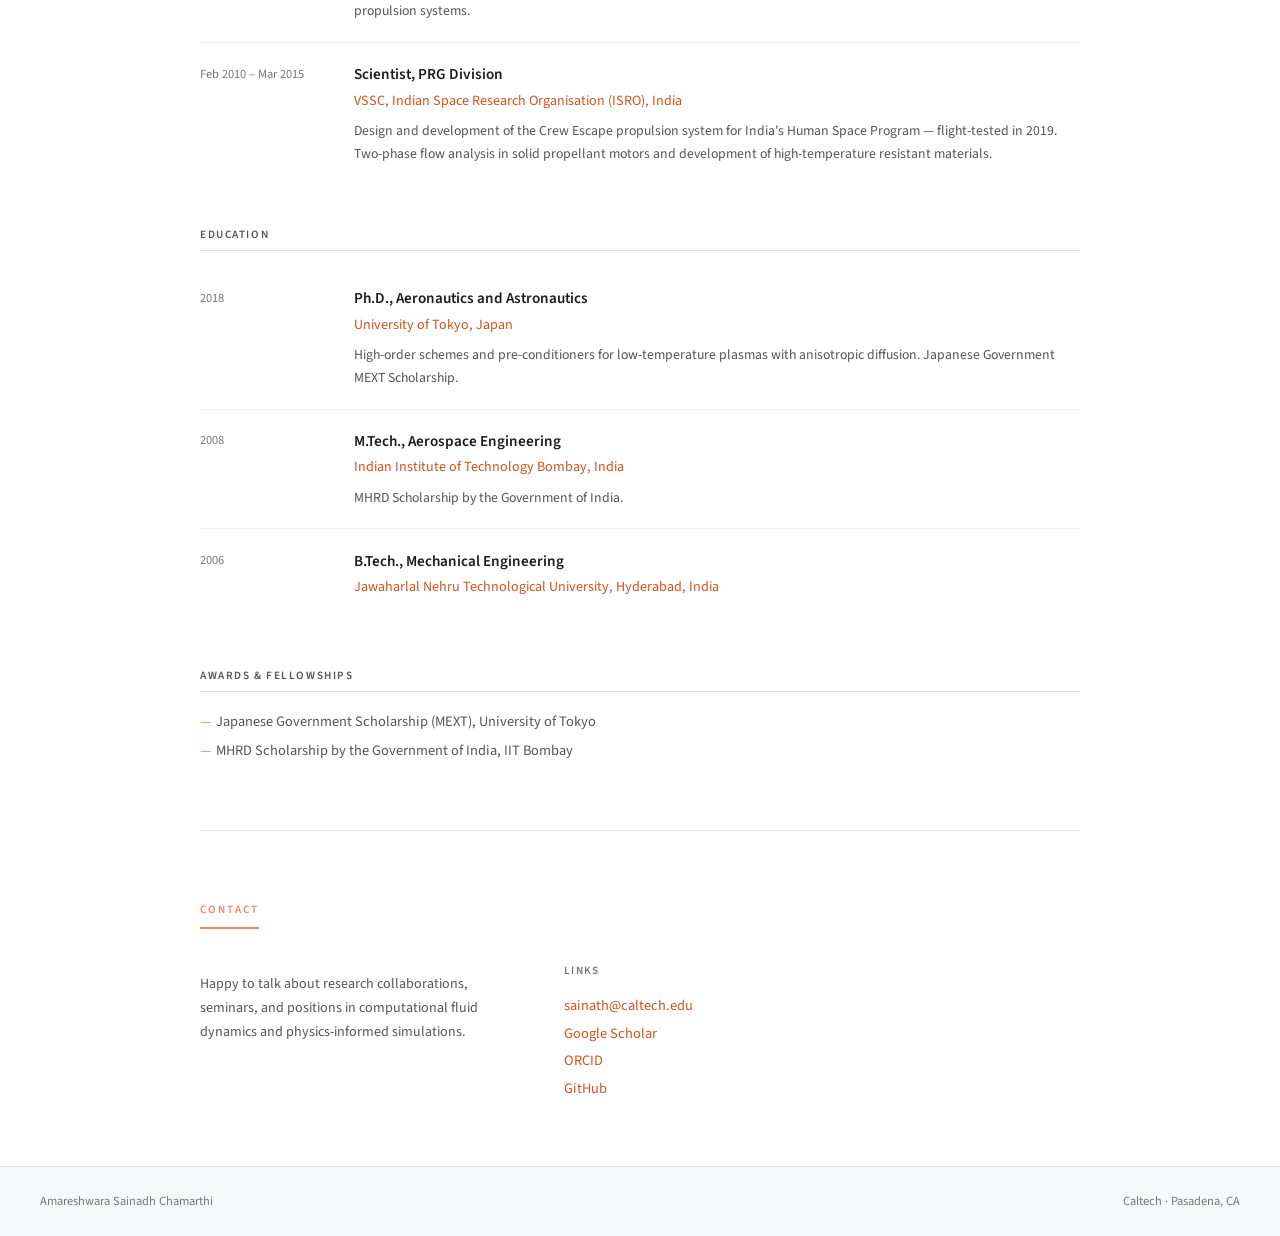
==== commit c8822341: "Update 2026 publications" ====
--- a/index.html
+++ b/index.html
@@ -331,19 +331,26 @@
   <section id="publications">
     <div class="section-title">Journal Publications</div>
 
-    <div class="pub-year">Under Review</div>
-    <div class="pub-entry">
-      <span class="pub-n">—</span>
-      <div class="pub-body">
-        <div class="pub-no-link">Wave-Appropriate Reconstruction of Compressible Flows: Physics-Constrained Acoustic Dissipation and Rank-1 Entropy Wave Correction</div>
-        <div class="pub-meta"><strong>A. S. Chamarthi</strong> · <em>Journal of Computational Physics</em>, under review</div>
-      </div>
-    </div>
-    <div class="pub-entry">
-      <span class="pub-n">—</span>
-      <div class="pub-body">
-        <div class="pub-no-link">Assessment of Gradient-based Reconstruction and Artificial Diffusivity Methods in Simulating High-Speed Compressible Flows</div>
-        <div class="pub-meta">R. Raj, S. Saini, N. Rao Vadlamani, <strong>A. S. Chamarthi</strong> · <em>Journal of Computational Physics</em>, under review</div>
+    <div class="pub-year">2026</div>
+    <div class="pub-entry">
+      <span class="pub-n">16</span>
+      <div class="pub-body">
+        <a class="pub-title-link" href="https://doi.org/10.1016/j.jcp.2026.115314" target="_blank">Wave-Appropriate Reconstruction of Compressible Multiphase and Multicomponent Flows: Fully Conservative and Semi-Conservative Eigenstructures</a>
+        <div class="pub-meta"><strong>A. S. Chamarthi</strong> · <em>Journal of Computational Physics</em>, 2026</div>
+      </div>
+    </div>
+    <div class="pub-entry">
+      <span class="pub-n">15</span>
+      <div class="pub-body">
+        <a class="pub-title-link" href="https://doi.org/10.1016/j.jcp.2026.115244" target="_blank">Wave-Appropriate Reconstruction of Compressible Flows: Physics-Constrained Acoustic Dissipation and Rank-1 Entropy Wave Correction</a>
+        <div class="pub-meta"><strong>A. S. Chamarthi</strong> · <em>Journal of Computational Physics</em>, 2026</div>
+      </div>
+    </div>
+    <div class="pub-entry">
+      <span class="pub-n">14</span>
+      <div class="pub-body">
+        <a class="pub-title-link" href="https://arxiv.org/abs/2511.18042" target="_blank">Assessment of Gradient-based Reconstruction and Artificial Diffusivity Methods in Simulating High-Speed Compressible Flows</a>
+        <div class="pub-meta">R. Raj, S. Saini, N. Rao Vadlamani, <strong>A. S. Chamarthi</strong> · <em>Computers &amp; Fluids</em>, 2026</div>
       </div>
     </div>
 
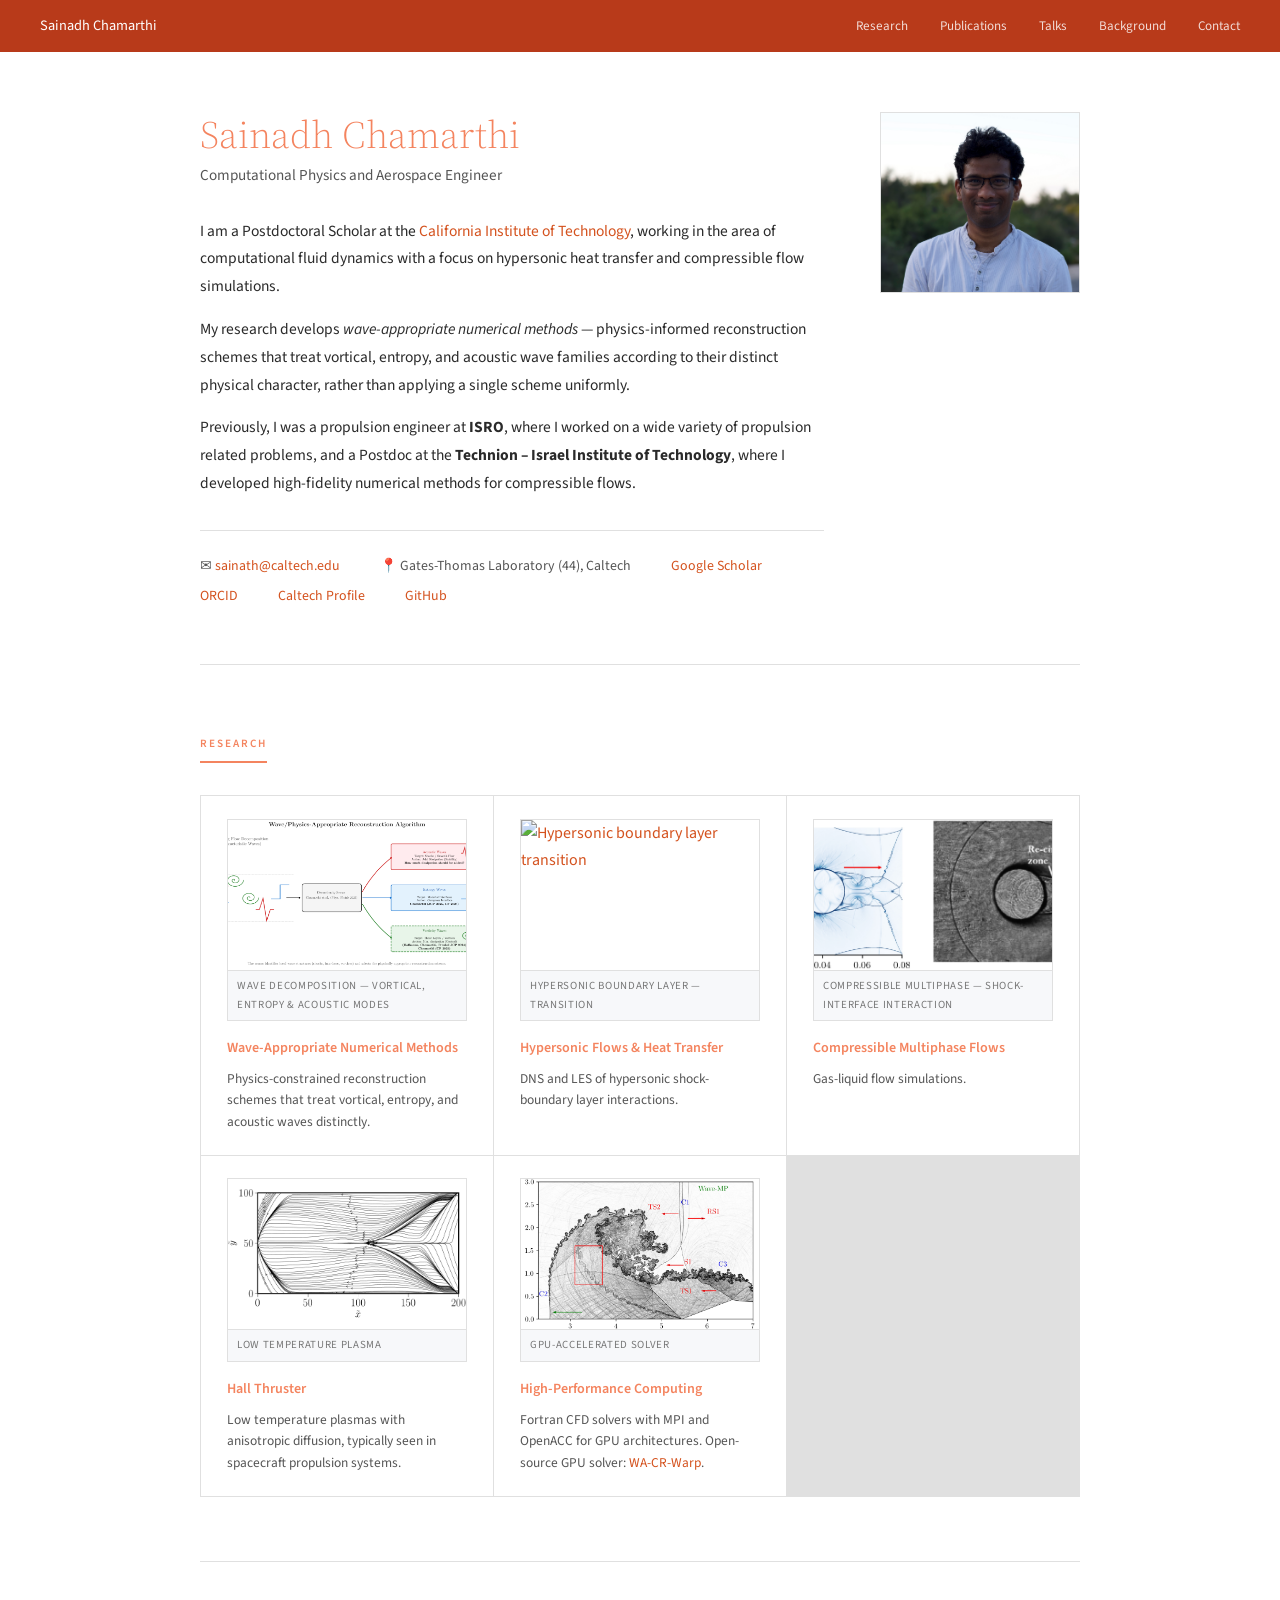
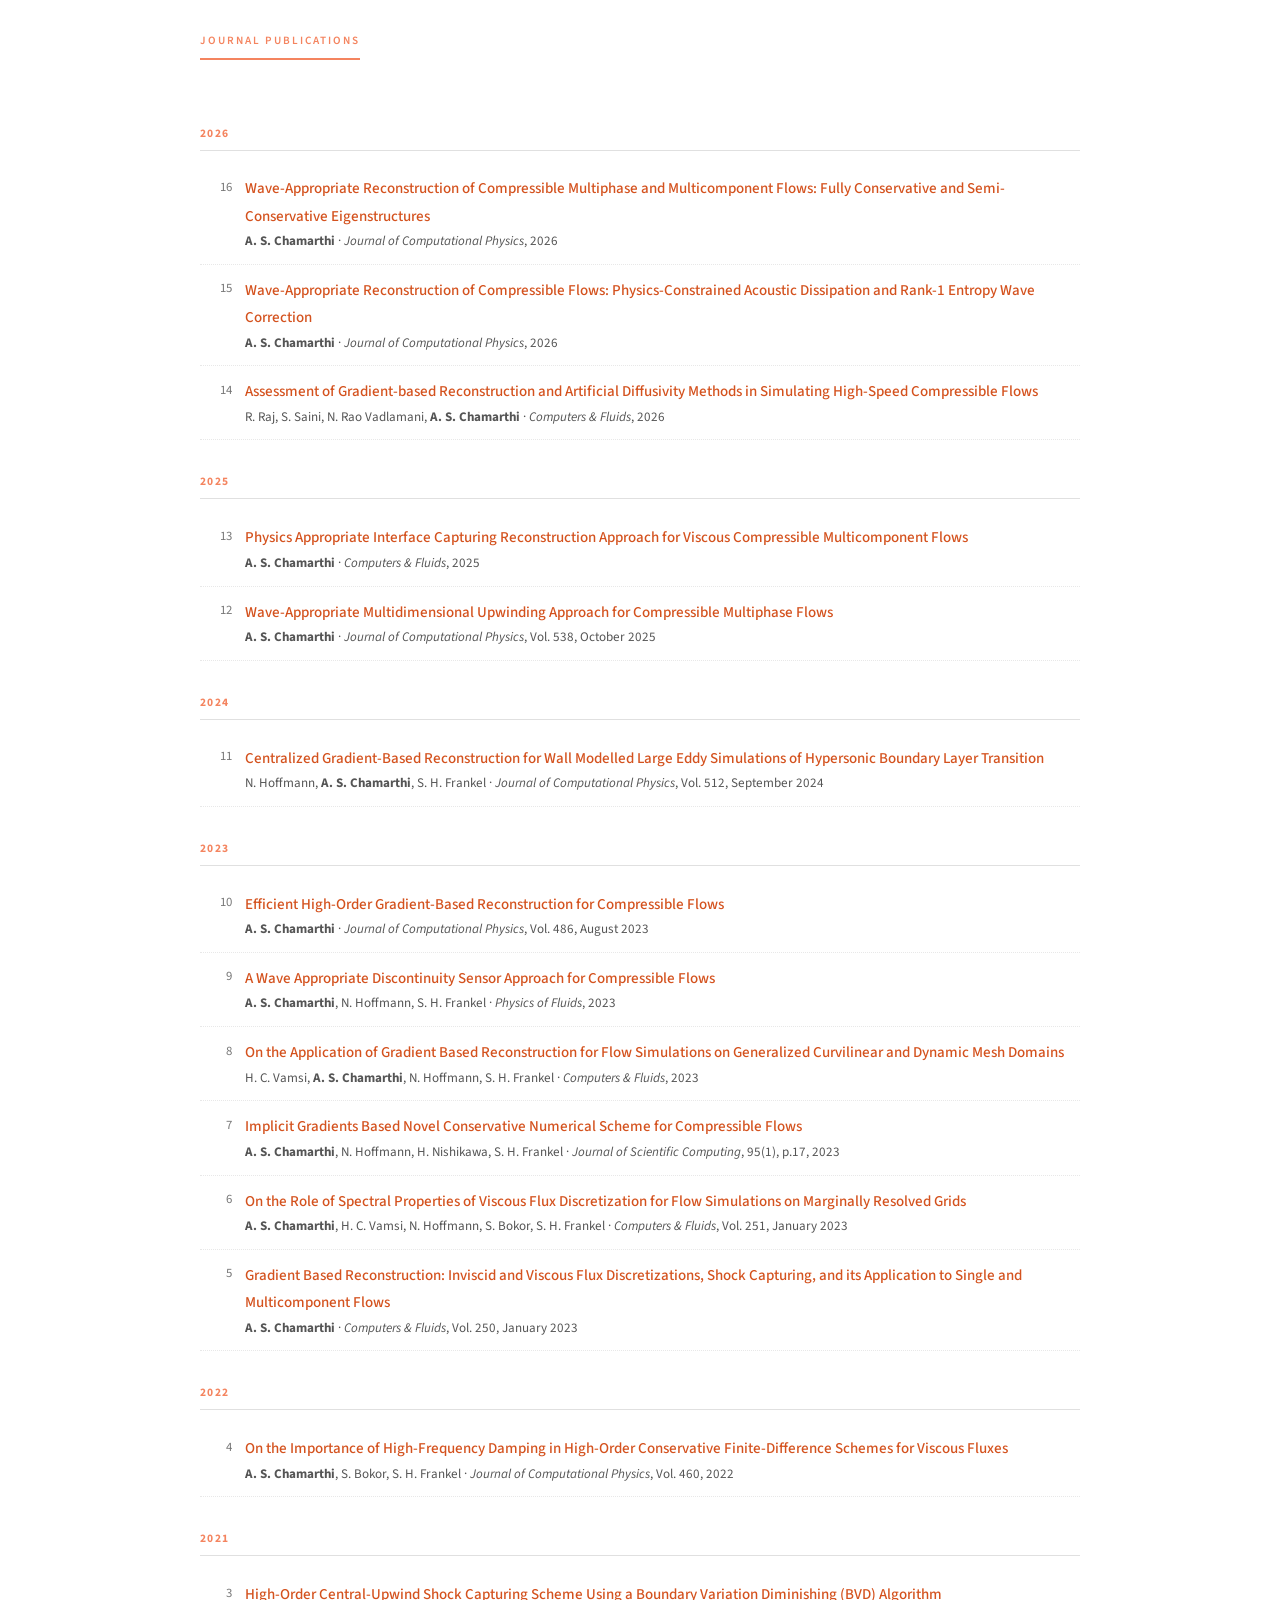
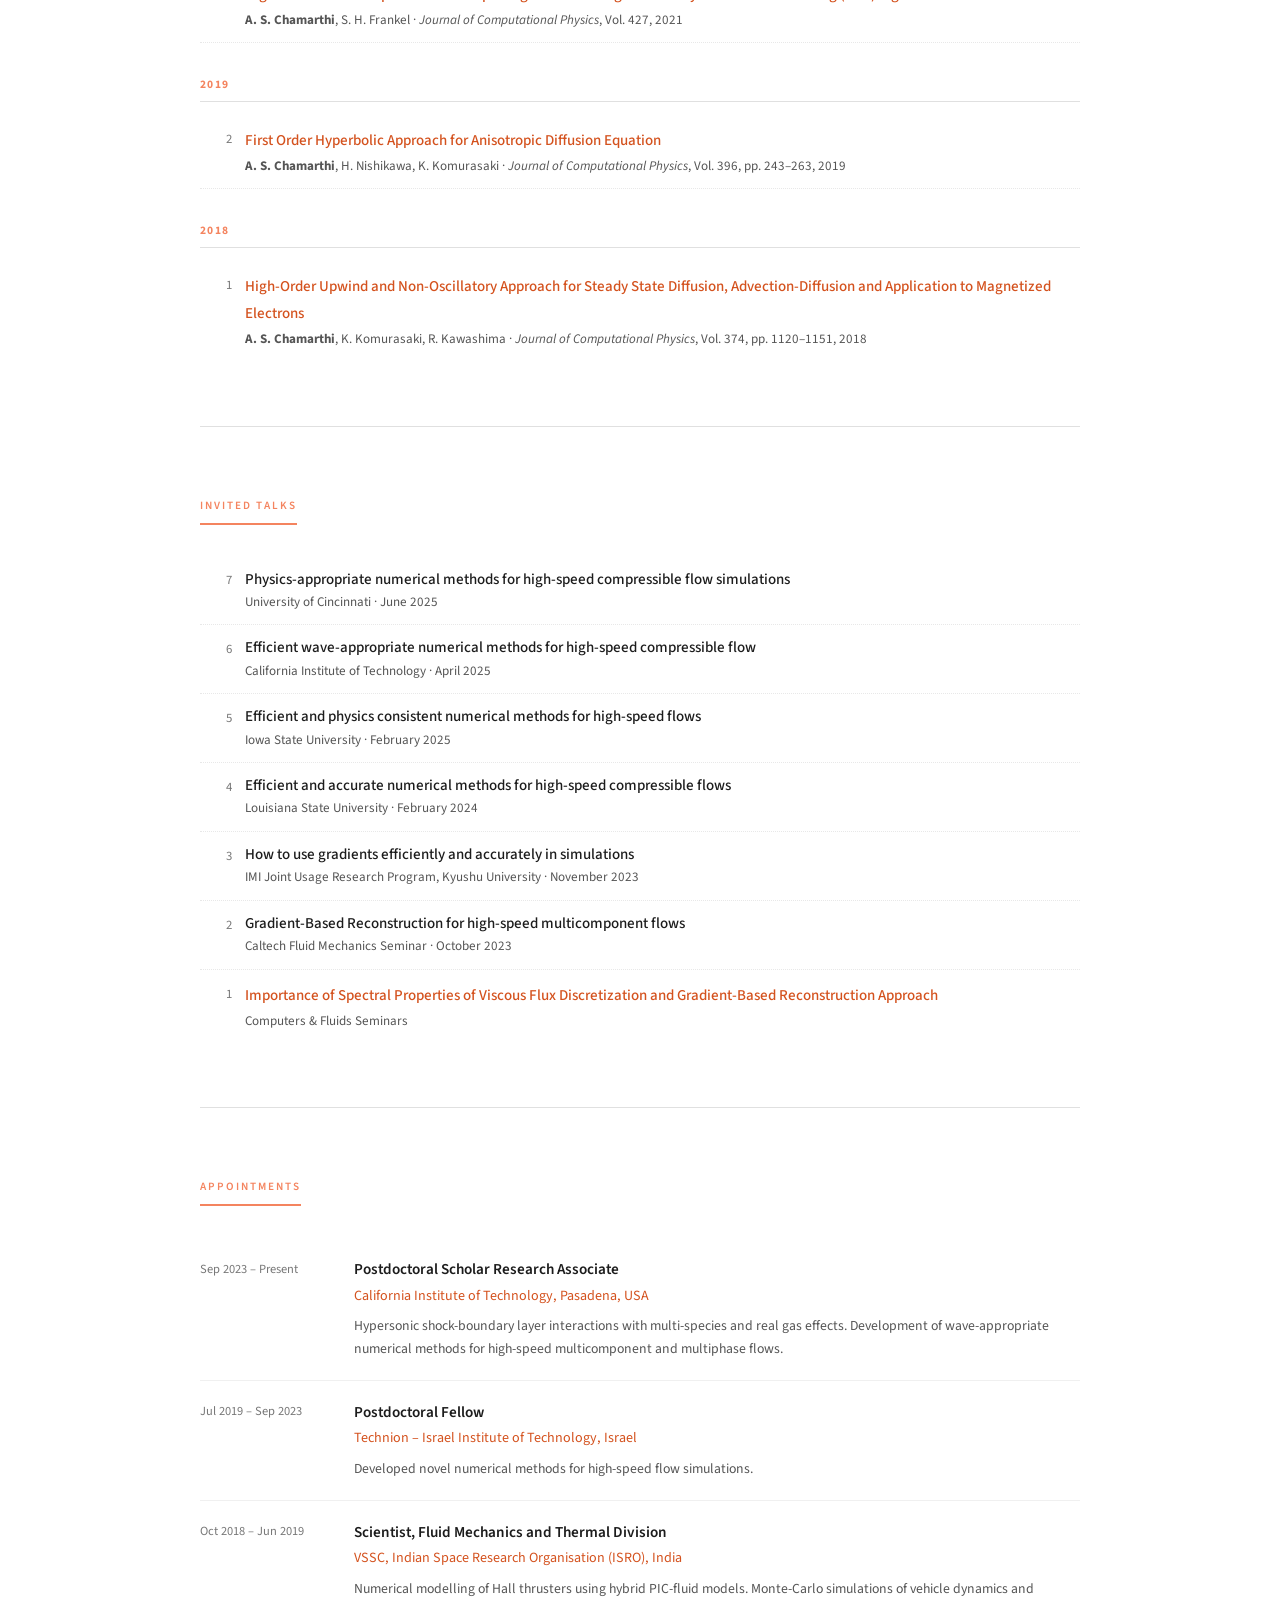
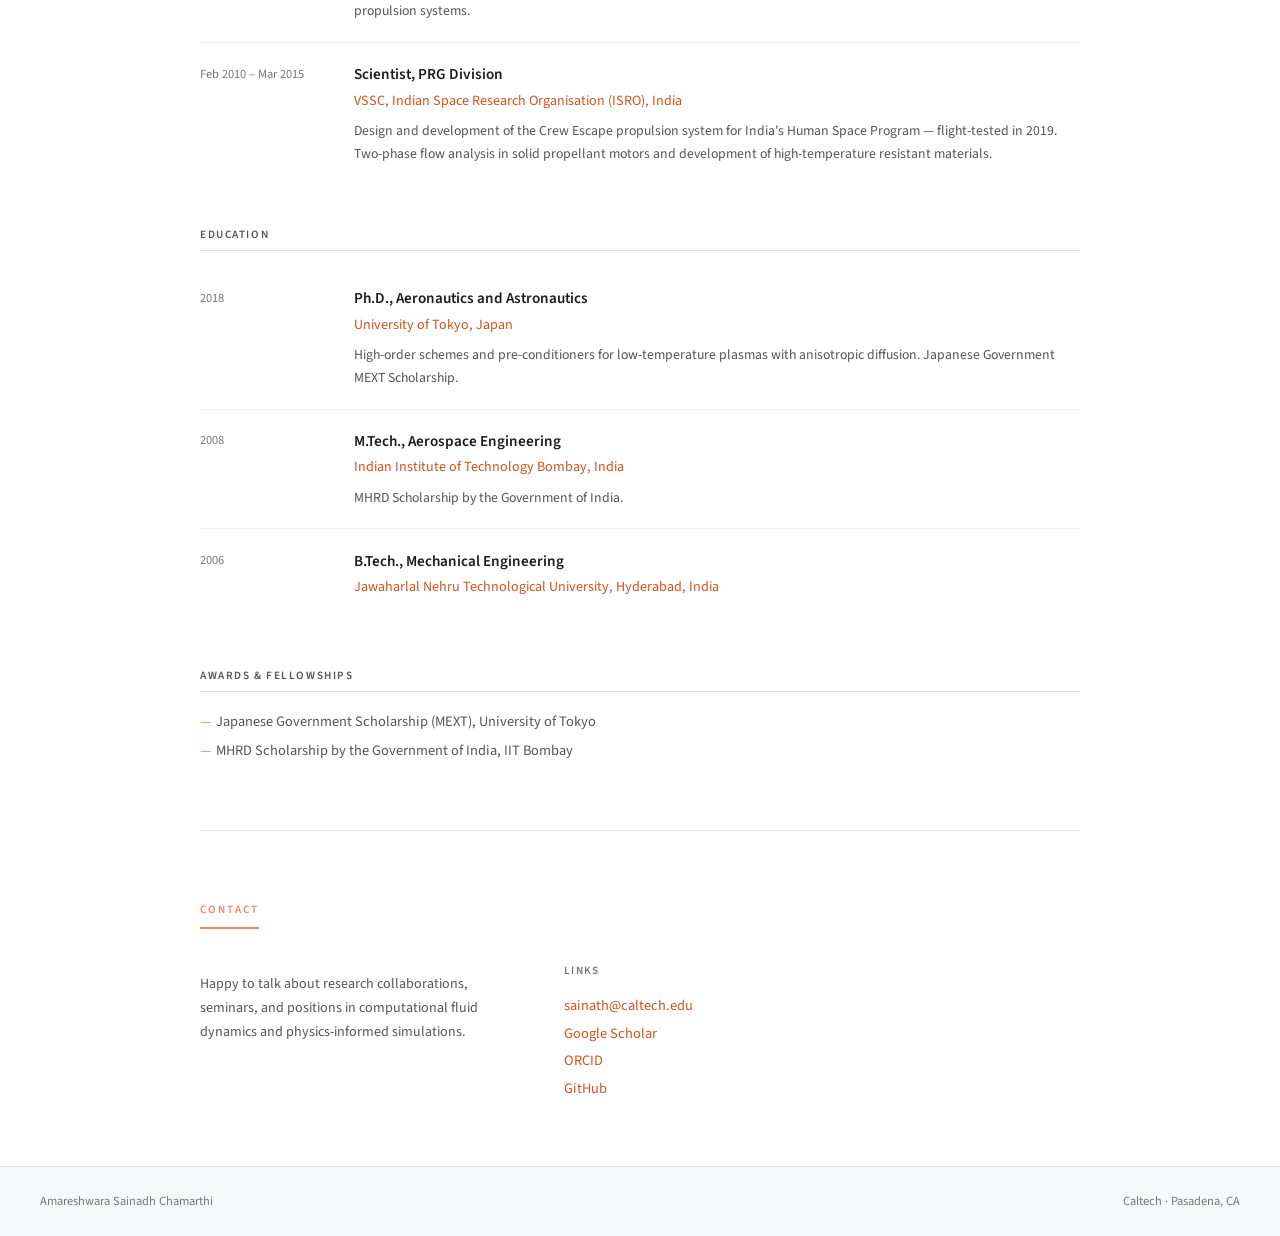
==== commit 2a3c5afb: "Show Hall thruster PDF preview" ====
--- a/index.html
+++ b/index.html
@@ -125,6 +125,7 @@
   .research-fig a img { cursor: pointer; }
   .research-fig { margin: 0 0 1rem 0; border: 1px solid var(--border); }
   .research-fig img { width: 100%; height: 150px; object-fit: cover; display: block; }
+  .research-fig img.hall-preview { object-fit: contain; background: #fff; }
   .research-fig figcaption {
     font-size: 0.68rem;
     letter-spacing: 0.06em;
@@ -309,7 +310,7 @@
         <figure class="research-fig">
           <!-- FIX 2: Hall.pdf can't render as img; replaced with placeholder + link -->
           <a href="Hall.pdf" target="_blank">
-            <div class="fig-placeholder">View figure (PDF)</div>
+            <img src="Hall.png" alt="Hall thruster plasma-flow streamlines" class="hall-preview">
           </a>
           <figcaption>Low temperature plasma</figcaption>
         </figure>
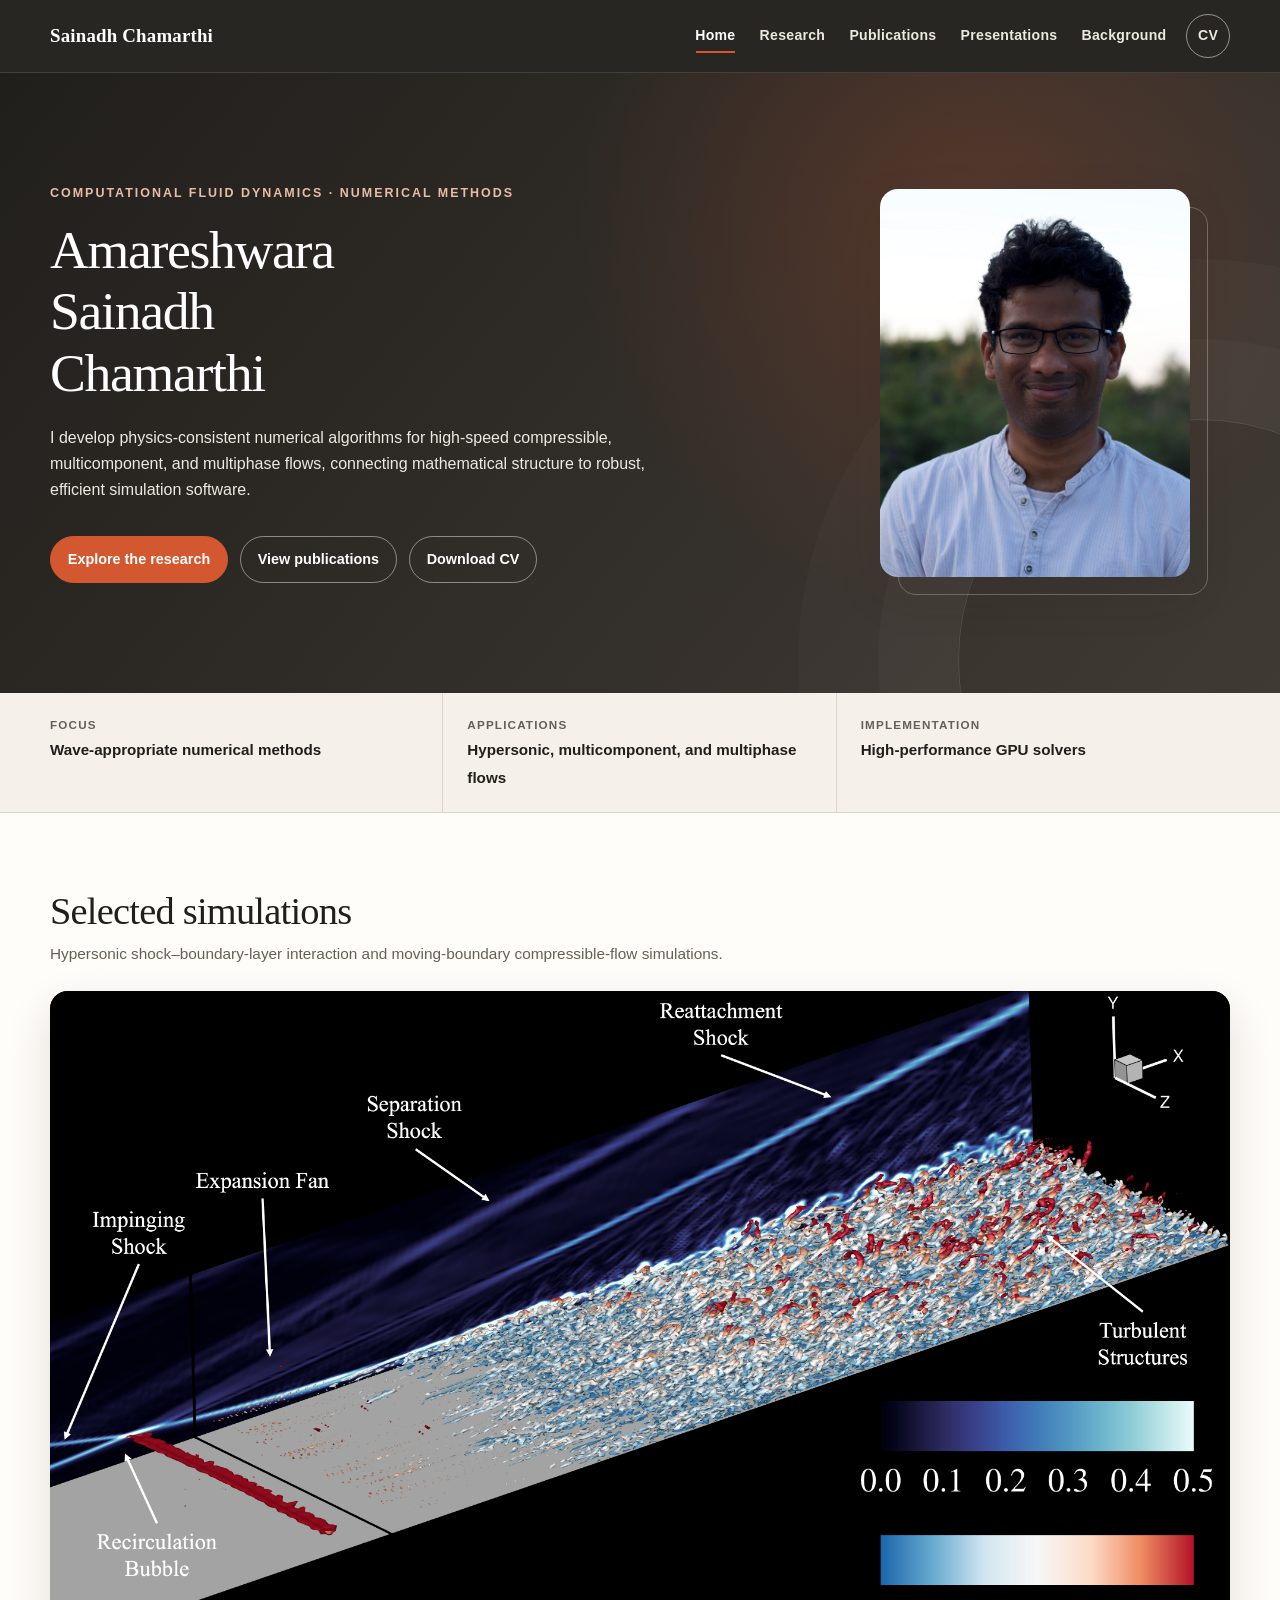
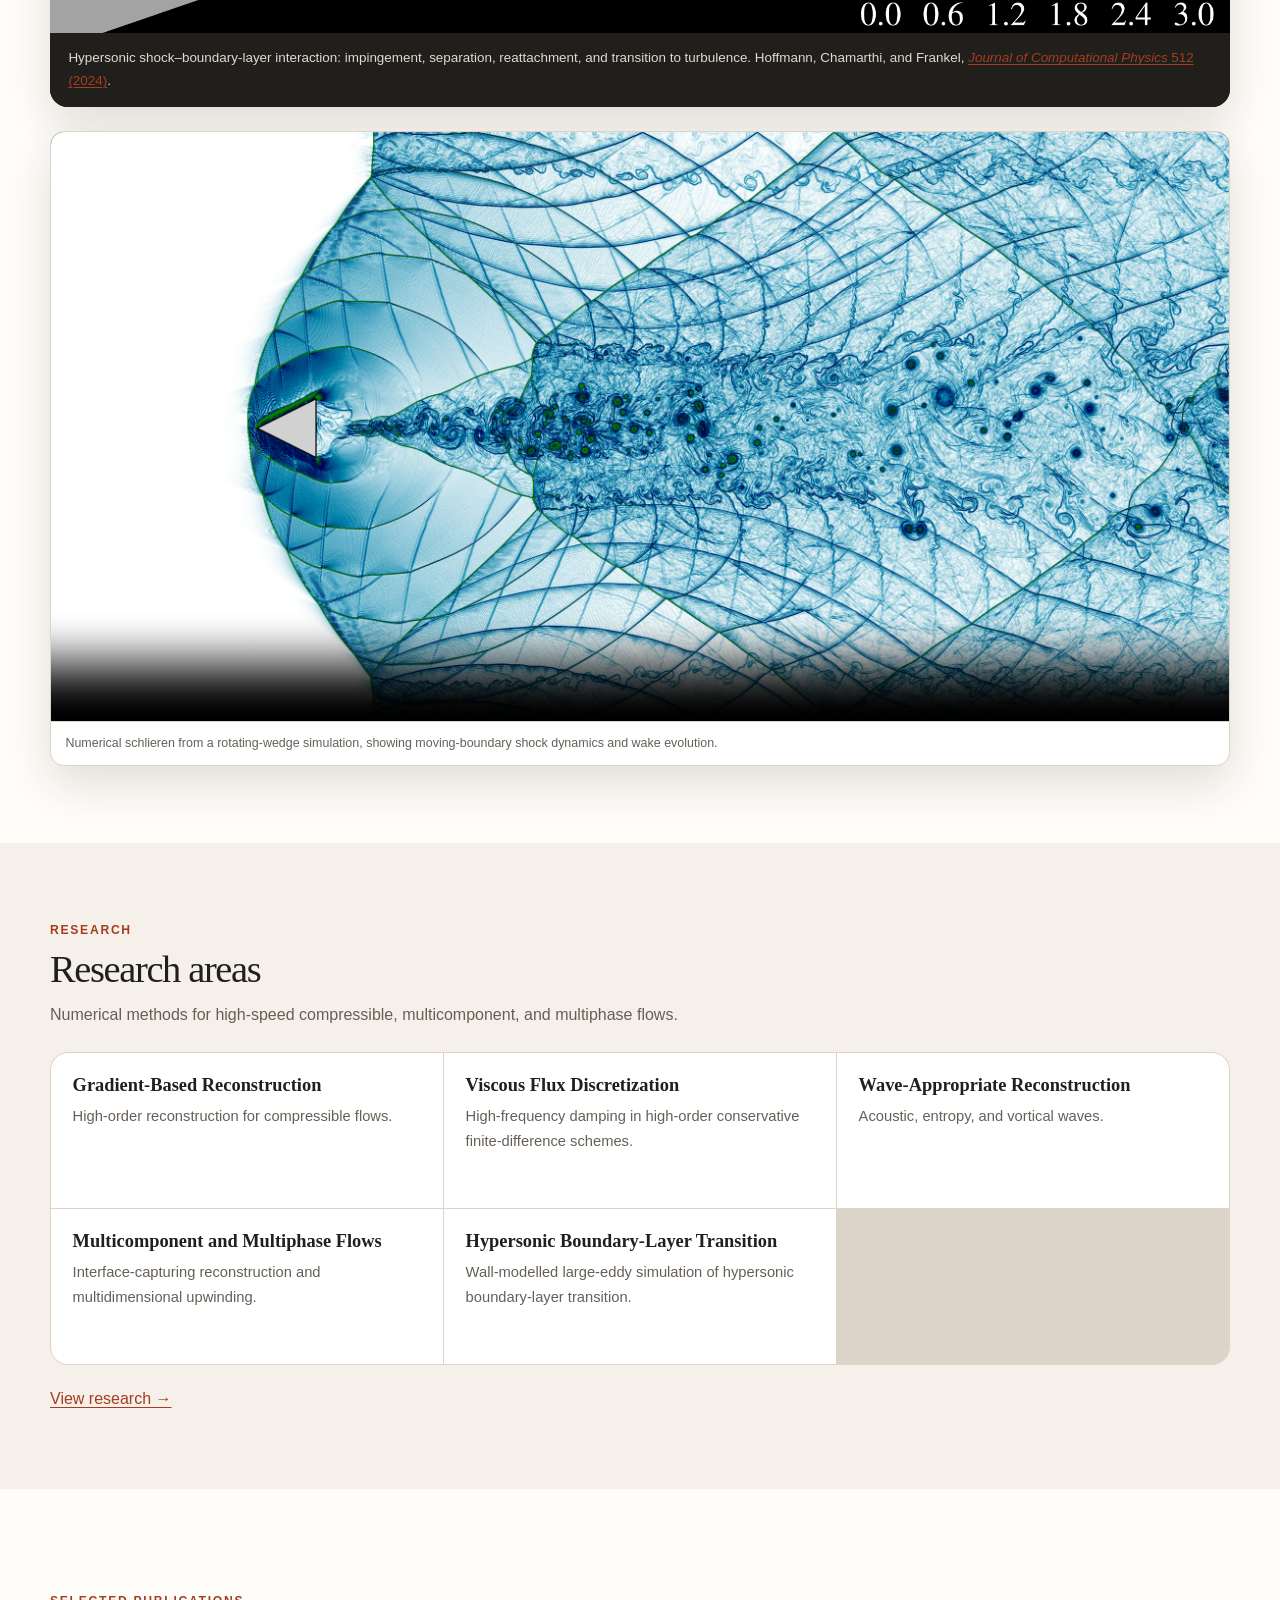
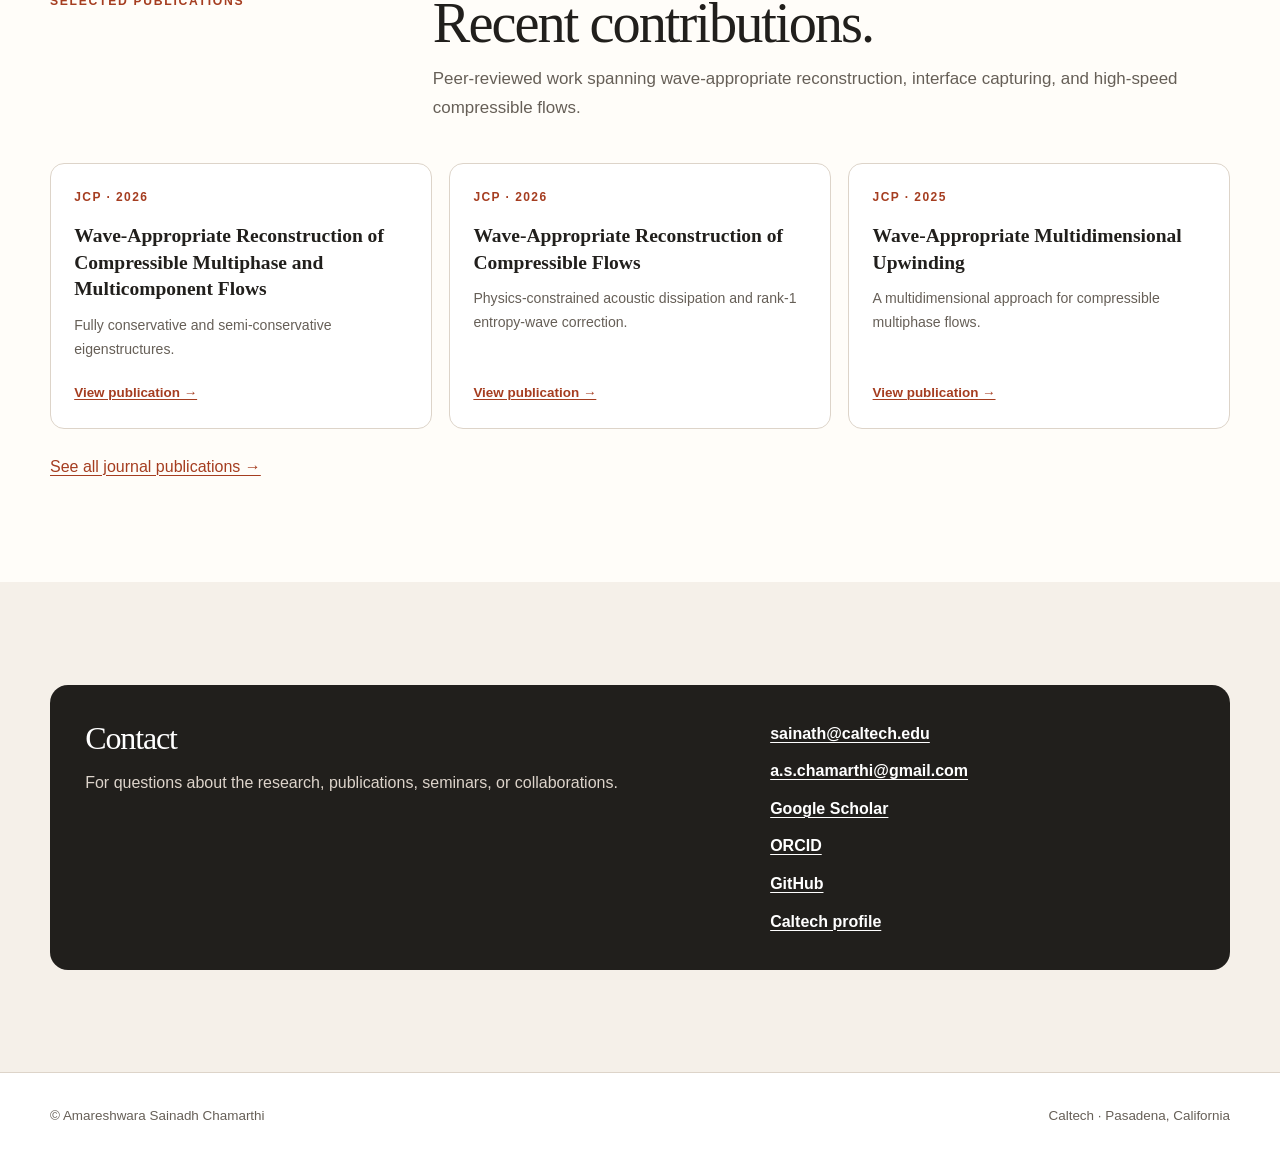
==== commit 672d430e: "feat(site): publish redesigned website" ====
--- a/index.html
+++ b/index.html
@@ -1,616 +1,131 @@
-<!DOCTYPE html>
+<!doctype html>
 <html lang="en">
 <head>
-<meta charset="UTF-8">
-<meta name="viewport" content="width=device-width, initial-scale=1.0">
-<title>Amareshwara Sainadh Chamarthi</title>
-<link rel="preconnect" href="https://fonts.googleapis.com">
-<link rel="preconnect" href="https://fonts.gstatic.com" crossorigin>
-<link href="https://fonts.googleapis.com/css2?family=Source+Serif+4:ital,opsz,wght@0,8..60,300;0,8..60,400;0,8..60,600;1,8..60,400&family=Source+Sans+3:wght@300;400;500;600&display=swap" rel="stylesheet">
-<style>
-  :root {
-    --blue: #f4845f;
-    --blue-link: #d4521e;
-    --text: #1c1c1c;
-    --muted: #555;
-    --light: #777;
-    --border: #e0e0e0;
-    --bg: #ffffff;
-    --bg-subtle: #f7f8fa;
-    --sans: 'Source Sans 3', system-ui, sans-serif;
-    --serif: 'Source Serif 4', Georgia, serif;
-  }
-
-  * { margin: 0; padding: 0; box-sizing: border-box; }
-  html { scroll-behavior: smooth; }
-
-  body {
-    background: var(--bg);
-    color: var(--text);
-    font-family: var(--sans);
-    font-size: 16px;
-    line-height: 1.7;
-  }
-
-  a { color: var(--blue-link); text-decoration: none; }
-  a:hover { text-decoration: underline; }
-
-  /* NAV */
-  nav {
-    position: fixed;
-    top: 0; left: 0; right: 0;
-    z-index: 100;
-    background: #b83a1a;
-    height: 52px;
-    display: flex;
-    align-items: center;
-    justify-content: space-between;
-    padding: 0 2.5rem;
-  }
-  .nav-name {
-    color: #fff;
-    font-size: 0.9rem;
-    font-weight: 400;
-    text-decoration: none;
-  }
-  .nav-links { display: flex; gap: 2rem; list-style: none; }
-  .nav-links a { color: rgba(255,255,255,0.82); font-size: 0.82rem; text-decoration: none; transition: color 0.2s; }
-  .nav-links a:hover { color: #fff; text-decoration: none; }
-
-  /* LAYOUT */
-  .container { max-width: 960px; margin: 0 auto; padding: 0 2.5rem; }
-  section { padding: 4rem 0; border-bottom: 1px solid var(--border); }
-  section:last-child { border-bottom: none; }
-
-  .section-title {
-    font-size: 0.7rem;
-    font-weight: 600;
-    letter-spacing: 0.18em;
-    text-transform: uppercase;
-    color: var(--blue);
-    margin-bottom: 2rem;
-    padding-bottom: 0.5rem;
-    border-bottom: 2px solid var(--blue);
-    display: inline-block;
-  }
-
-  /* HERO */
-  #home { padding-top: 7rem; padding-bottom: 3.5rem; }
-  .hero-grid {
-    display: grid;
-    grid-template-columns: 1fr 200px;
-    gap: 3.5rem;
-    align-items: start;
-  }
-  .hero-name {
-    font-family: var(--serif);
-    font-size: 2.4rem;
-    font-weight: 300;
-    color: var(--blue);
-    line-height: 1.2;
-    margin-bottom: 0.3rem;
-  }
-  .hero-title-line {
-    font-size: 0.95rem;
-    color: var(--muted);
-    margin-bottom: 1.8rem;
-  }
-  .hero-bio { font-size: 0.97rem; line-height: 1.8; color: #2a2a2a; max-width: 640px; }
-  .hero-bio p + p { margin-top: 0.9rem; }
-  .hero-photo img { width: 100%; display: block; border: 1px solid var(--border); }
-  .contact-bar {
-    margin-top: 2rem;
-    padding-top: 1.5rem;
-    border-top: 1px solid var(--border);
-    display: flex;
-    flex-wrap: wrap;
-    gap: 0.4rem 2.5rem;
-    font-size: 0.87rem;
-  }
-  .contact-bar span { color: var(--muted); }
-
-  /* RESEARCH */
-  .interests-list {
-    display: grid;
-    grid-template-columns: repeat(auto-fit, minmax(280px, 1fr));
-    gap: 1px;
-    background: var(--border);
-    border: 1px solid var(--border);
-  }
-  .interest-item { background: var(--bg); padding: 1.4rem 1.6rem; }
-  .interest-item h3 { font-size: 0.88rem; font-weight: 600; color: var(--blue); margin-bottom: 0.4rem; }
-  .interest-item p { font-size: 0.84rem; color: var(--muted); line-height: 1.6; }
-
-  /* RESEARCH FIGURES */
-  .research-fig a img { cursor: pointer; }
-  .research-fig { margin: 0 0 1rem 0; border: 1px solid var(--border); }
-  .research-fig img { width: 100%; height: 150px; object-fit: cover; display: block; }
-  .research-fig img.hall-preview { object-fit: contain; background: #fff; }
-  .research-fig figcaption {
-    font-size: 0.68rem;
-    letter-spacing: 0.06em;
-    color: var(--light);
-    text-transform: uppercase;
-    padding: 0.4rem 0.6rem;
-    border-top: 1px solid var(--border);
-    background: var(--bg-subtle);
-  }
-  .fig-placeholder {
-    width: 100%;
-    height: 150px;
-    background: var(--bg-subtle);
-    border-bottom: 1px solid var(--border);
-    display: flex;
-    align-items: center;
-    justify-content: center;
-    font-size: 0.75rem;
-    color: var(--light);
-    letter-spacing: 0.05em;
-  }
-
-  /* PUBLICATIONS */
-  .pub-year {
-    font-size: 0.72rem;
-    font-weight: 700;
-    letter-spacing: 0.12em;
-    text-transform: uppercase;
-    color: var(--blue);
-    margin: 2rem 0 0.8rem;
-    padding-bottom: 0.4rem;
-    border-bottom: 1px solid var(--border);
-  }
-  .pub-year:first-of-type { margin-top: 0; }
-  .pub-entry {
-    display: grid;
-    grid-template-columns: 2rem 1fr;
-    gap: 0.5rem 0.8rem;
-    padding: 0.75rem 0;
-    border-bottom: 1px dotted #e8e8e8;
-  }
-  .pub-entry:last-child { border-bottom: none; }
-  .pub-n { font-size: 0.8rem; color: var(--light); padding-top: 0.1rem; text-align: right; }
-  .pub-title-link { font-size: 0.94rem; font-weight: 500; color: var(--blue-link); line-height: 1.45; }
-  .pub-title-link:hover { text-decoration: underline; }
-  .pub-no-link { font-size: 0.94rem; font-weight: 500; color: var(--text); line-height: 1.45; }
-  .pub-meta { font-size: 0.82rem; color: var(--muted); margin-top: 0.15rem; line-height: 1.5; }
-  .pub-meta em { font-style: italic; }
-
-  /* TIMELINE */
-  .tl-item {
-    display: grid;
-    grid-template-columns: 130px 1fr;
-    gap: 0 1.5rem;
-    padding: 1.2rem 0;
-    border-bottom: 1px solid #f0f0f0;
-  }
-  .tl-item:last-child { border-bottom: none; }
-  .tl-period { font-size: 0.78rem; color: var(--light); padding-top: 0.15rem; line-height: 1.5; }
-  .tl-role { font-size: 0.95rem; font-weight: 600; color: var(--text); margin-bottom: 0.1rem; }
-  .tl-org { font-size: 0.88rem; color: var(--blue-link); margin-bottom: 0.4rem; }
-  .tl-desc { font-size: 0.86rem; color: var(--muted); line-height: 1.65; }
-
-  .subsection-title {
-    font-size: 0.7rem;
-    font-weight: 600;
-    letter-spacing: 0.14em;
-    text-transform: uppercase;
-    color: var(--muted);
-    margin: 2.5rem 0 1rem;
-    padding-bottom: 0.4rem;
-    border-bottom: 1px solid var(--border);
-  }
-
-  .awards-list { font-size: 0.9rem; color: var(--muted); line-height: 2; }
-  .awards-list li { list-style: none; padding-left: 1rem; position: relative; }
-  .awards-list li::before { content: '—'; position: absolute; left: 0; color: var(--blue); }
-
-  /* CONTACT */
-  .contact-grid { display: grid; grid-template-columns: 1fr 1fr; gap: 3rem; max-width: 680px; }
-  .contact-label { font-size: 0.7rem; font-weight: 600; letter-spacing: 0.12em; text-transform: uppercase; color: var(--light); margin-bottom: 0.8rem; }
-  .contact-grid p, .contact-grid a { font-size: 0.9rem; color: var(--muted); display: block; line-height: 1.9; }
-  .contact-grid a { color: var(--blue-link); }
-
-  /* FOOTER */
-  footer {
-    background: var(--bg-subtle);
-    border-top: 1px solid var(--border);
-    padding: 1.5rem 2.5rem;
-    font-size: 0.78rem;
-    color: var(--light);
-    display: flex;
-    justify-content: space-between;
-  }
-
-  /* RESPONSIVE */
-  @media (max-width: 700px) {
-    nav { padding: 0 1.2rem; }
-    .container { padding: 0 1.2rem; }
-    .hero-grid { grid-template-columns: 1fr; }
-    .hero-photo { display: none; }
-    .tl-item { grid-template-columns: 1fr; }
-    .tl-period { margin-bottom: 0.2rem; }
-    .contact-grid { grid-template-columns: 1fr; }
-    footer { flex-direction: column; gap: 0.3rem; }
-    .nav-links { gap: 1rem; }
-  }
-</style>
+  <meta charset="utf-8">
+  <meta name="viewport" content="width=device-width, initial-scale=1">
+  <meta name="description" content="Amareshwara Sainadh Chamarthi - computational fluid dynamics, wave-appropriate numerical methods, hypersonic flows, and high-performance scientific computing.">
+  <title>Sainadh Chamarthi | Computational Scientist</title>
+  <link rel="stylesheet" href="styles.css">
 </head>
 <body>
+  <a class="skip-link" href="#main">Skip to main content</a>
+  <header class="site-header">
+    <div class="nav-shell">
+      <a class="brand" href="index.html">Sainadh Chamarthi</a>
+      <nav class="site-nav" aria-label="Primary navigation">
+        <a href="index.html" aria-current="page">Home</a>
+        <a href="research.html">Research</a>
+        <a href="publications.html">Publications</a>
+        <a href="presentations.html">Presentations</a>
+        <a href="background.html">Background</a>
+        <a class="nav-cv" href="assets/Sainath_Chamarthi_CV.pdf">CV</a>
+      </nav>
+    </div>
+  </header>
 
-<nav>
-  <a href="#home" class="nav-name">Sainadh Chamarthi</a>
-  <ul class="nav-links">
-    <li><a href="#research">Research</a></li>
-    <li><a href="#publications">Publications</a></li>
-    <li><a href="#talks">Talks</a></li>
-    <li><a href="#background">Background</a></li>
-    <li><a href="#contact">Contact</a></li>
-  </ul>
-</nav>
+  <main id="main">
+    <section class="hero">
+      <div class="container hero-grid">
+        <div>
+          <p class="eyebrow">Computational fluid dynamics · Numerical methods</p>
+          <h1>Amareshwara Sainadh Chamarthi</h1>
+          <p class="hero-lede">I develop physics-consistent numerical algorithms for high-speed compressible, multicomponent, and multiphase flows, connecting mathematical structure to robust, efficient simulation software.</p>
+          <div class="hero-actions">
+            <a class="button primary" href="research.html">Explore the research</a>
+            <a class="button" href="publications.html">View publications</a>
+            <a class="button" href="assets/Sainath_Chamarthi_CV.pdf">Download CV</a>
+          </div>
+        </div>
+        <figure class="profile-card">
+          <img src="assets/profile.jpg" alt="Portrait of Amareshwara Sainadh Chamarthi">
+        </figure>
+      </div>
+    </section>
 
-<div class="container">
-
-  <section id="home">
-    <div class="hero-grid">
-      <div>
-        <h1 class="hero-name">Sainadh Chamarthi</h1>
-        <!-- FIX 1: "Copmputational" → "Computational" -->
-        <div class="hero-title-line">Computational Physics and Aerospace Engineer</div>
-        <div class="hero-bio">
-          <p>I am a Postdoctoral Scholar at the <a href="https://mce.caltech.edu/">California Institute of Technology</a>, working in the area of computational fluid dynamics with a focus on hypersonic heat transfer and compressible flow simulations.</p>
-          <p>My research develops <em>wave-appropriate numerical methods</em> — physics-informed reconstruction schemes that treat vortical, entropy, and acoustic wave families according to their distinct physical character, rather than applying a single scheme uniformly.</p>
-          <p>Previously, I was a propulsion engineer at <strong>ISRO</strong>, where I worked on a wide variety of propulsion related problems, and a Postdoc at the <strong>Technion – Israel Institute of Technology</strong>, where I developed high-fidelity numerical methods for compressible flows.</p>
-        </div>
-        <div class="contact-bar">
-          <span>✉ <a href="mailto:sainath@caltech.edu">sainath@caltech.edu</a></span>
-          <span>📍 Gates-Thomas Laboratory (44), Caltech</span>
-          <span><a href="https://scholar.google.com/citations?user=FzmlT60AAAAJ&hl=en" target="_blank">Google Scholar</a></span>
-          <span><a href="https://orcid.org/0000-0003-4407-3159" target="_blank">ORCID</a></span>
-          <span><a href="https://mce.caltech.edu/people/amareshwara-sainadh-chamarthi" target="_blank">Caltech Profile</a></span>
-          <!-- FIX 4: Added GitHub -->
-          <span><a href="https://github.com/aschamarthi" target="_blank">GitHub</a></span>
-        </div>
-      </div>
-      <div class="hero-photo">
-        <a href="sai_profile.jpg" target="_blank">
-          <img src="sai_profile.jpg" alt="Amareshwara Sainadh Chamarthi">
-        </a>
-      </div>
-    </div>
-  </section>
-
-  <section id="research">
-    <div class="section-title">Research</div>
-    <div class="interests-list">
-      <div class="interest-item">
-        <figure class="research-fig">
-          <a href="phys.png" target="_blank"><img src="phys.png" alt="Wave-appropriate reconstruction"></a>
-          <figcaption>Wave decomposition — vortical, entropy &amp; acoustic modes</figcaption>
-        </figure>
-        <h3>Wave-Appropriate Numerical Methods</h3>
-        <p>Physics-constrained reconstruction schemes that treat vortical, entropy, and acoustic waves distinctly.</p>
-      </div>
-      <div class="interest-item">
-        <figure class="research-fig">
-          <a href="BL.png" target="_blank"><img src="BL.png" alt="Hypersonic boundary layer transition"></a>
-          <figcaption>Hypersonic boundary layer — transition</figcaption>
-        </figure>
-        <h3>Hypersonic Flows &amp; Heat Transfer</h3>
-        <p>DNS and LES of hypersonic shock-boundary layer interactions.</p>
-      </div>
-      <div class="interest-item">
-        <figure class="research-fig">
-          <a href="water.jpg" target="_blank"><img src="water.jpg" alt="Shock-interface interaction"></a>
-          <figcaption>Compressible multiphase — shock-interface interaction</figcaption>
-        </figure>
-        <h3>Compressible Multiphase Flows</h3>
-        <p>Gas-liquid flow simulations.</p>
-      </div>
-      <div class="interest-item">
-        <figure class="research-fig">
-          <!-- FIX 2: Hall.pdf can't render as img; replaced with placeholder + link -->
-          <a href="Hall.pdf" target="_blank">
-            <img src="Hall.png" alt="Hall thruster plasma-flow streamlines" class="hall-preview">
-          </a>
-          <figcaption>Low temperature plasma</figcaption>
-        </figure>
-        <h3>Hall Thruster</h3>
-        <p>Low temperature plasmas with anisotropic diffusion, typically seen in spacecraft propulsion systems.</p>
-      </div>
-      <div class="interest-item">
-        <figure class="research-fig">
-          <a href="trip.jpg" target="_blank"><img src="trip.jpg" alt="GPU-accelerated CFD"></a>
-          <figcaption>GPU-accelerated solver</figcaption>
-        </figure>
-        <h3>High-Performance Computing</h3>
-        <!-- FIX 4: Added GitHub link in HPC tile -->
-        <p>Fortran CFD solvers with MPI and OpenACC for GPU architectures. Open-source GPU solver: <a href="https://github.com/aschamarthi/WA-CR-Warp" target="_blank">WA-CR-Warp</a>.</p>
-      </div>
-    </div>
-  </section>
-
-  <section id="publications">
-    <div class="section-title">Journal Publications</div>
-
-    <div class="pub-year">2026</div>
-    <div class="pub-entry">
-      <span class="pub-n">16</span>
-      <div class="pub-body">
-        <a class="pub-title-link" href="https://doi.org/10.1016/j.jcp.2026.115314" target="_blank">Wave-Appropriate Reconstruction of Compressible Multiphase and Multicomponent Flows: Fully Conservative and Semi-Conservative Eigenstructures</a>
-        <div class="pub-meta"><strong>A. S. Chamarthi</strong> · <em>Journal of Computational Physics</em>, 2026</div>
-      </div>
-    </div>
-    <div class="pub-entry">
-      <span class="pub-n">15</span>
-      <div class="pub-body">
-        <a class="pub-title-link" href="https://doi.org/10.1016/j.jcp.2026.115244" target="_blank">Wave-Appropriate Reconstruction of Compressible Flows: Physics-Constrained Acoustic Dissipation and Rank-1 Entropy Wave Correction</a>
-        <div class="pub-meta"><strong>A. S. Chamarthi</strong> · <em>Journal of Computational Physics</em>, 2026</div>
-      </div>
-    </div>
-    <div class="pub-entry">
-      <span class="pub-n">14</span>
-      <div class="pub-body">
-        <a class="pub-title-link" href="https://arxiv.org/abs/2511.18042" target="_blank">Assessment of Gradient-based Reconstruction and Artificial Diffusivity Methods in Simulating High-Speed Compressible Flows</a>
-        <div class="pub-meta">R. Raj, S. Saini, N. Rao Vadlamani, <strong>A. S. Chamarthi</strong> · <em>Computers &amp; Fluids</em>, 2026</div>
+    <div class="status-strip">
+      <div class="container status-grid">
+        <div class="status-item"><span class="status-label">Focus</span><span class="status-value">Wave-appropriate numerical methods</span></div>
+        <div class="status-item"><span class="status-label">Applications</span><span class="status-value">Hypersonic, multicomponent, and multiphase flows</span></div>
+        <div class="status-item"><span class="status-label">Implementation</span><span class="status-value">High-performance GPU solvers</span></div>
       </div>
     </div>
 
-    <div class="pub-year">2025</div>
-    <div class="pub-entry">
-      <span class="pub-n">13</span>
-      <div class="pub-body">
-        <a class="pub-title-link" href="https://doi.org/10.1016/j.compfluid.2025.106858" target="_blank">Physics Appropriate Interface Capturing Reconstruction Approach for Viscous Compressible Multicomponent Flows</a>
-        <div class="pub-meta"><strong>A. S. Chamarthi</strong> · <em>Computers &amp; Fluids</em>, 2025</div>
+    <section class="section featured-simulations">
+      <div class="container">
+        <div class="featured-simulations-head">
+          <h2>Selected simulations</h2>
+          <p>Hypersonic shock–boundary-layer interaction and moving-boundary compressible-flow simulations.</p>
+        </div>
+        <figure class="feature-figure">
+          <img src="assets/hypersonic-transition.png" alt="Three-dimensional visualization of a hypersonic shock-boundary-layer interaction and transition to turbulence">
+          <figcaption>Hypersonic shock–boundary-layer interaction: impingement, separation, reattachment, and transition to turbulence. Hoffmann, Chamarthi, and Frankel, <a href="https://doi.org/10.1016/j.jcp.2024.113128"><em>Journal of Computational Physics</em> 512 (2024)</a>.</figcaption>
+        </figure>
+        <figure class="chapter-figure solver-video homepage-simulation">
+          <video controls muted loop playsinline preload="metadata" poster="assets/rotating-wedge-poster.jpg" aria-label="Numerical schlieren animation of a rotating wedge in compressible flow">
+            <source src="assets/rotating-wedge-schlieren.mp4" type="video/mp4">
+            Your browser does not support embedded video.
+          </video>
+          <figcaption>Numerical schlieren from a rotating-wedge simulation, showing moving-boundary shock dynamics and wake evolution.</figcaption>
+        </figure>
       </div>
-    </div>
-    <div class="pub-entry">
-      <span class="pub-n">12</span>
-      <div class="pub-body">
-        <a class="pub-title-link" href="https://doi.org/10.1016/j.jcp.2025.114157" target="_blank">Wave-Appropriate Multidimensional Upwinding Approach for Compressible Multiphase Flows</a>
-        <div class="pub-meta"><strong>A. S. Chamarthi</strong> · <em>Journal of Computational Physics</em>, Vol. 538, October 2025</div>
+    </section>
+
+    <section class="section alt research-summary">
+      <div class="container">
+        <div class="section-head">
+          <p class="section-kicker">Research</p>
+          <div>
+            <h2>Research areas</h2>
+            <p class="section-intro">Numerical methods for high-speed compressible, multicomponent, and multiphase flows.</p>
+          </div>
+        </div>
+        <div class="story-grid">
+          <article class="story-step"><h3>Gradient-Based Reconstruction</h3><p>High-order reconstruction for compressible flows.</p></article>
+          <article class="story-step"><h3>Viscous Flux Discretization</h3><p>High-frequency damping in high-order conservative finite-difference schemes.</p></article>
+          <article class="story-step"><h3>Wave-Appropriate Reconstruction</h3><p>Acoustic, entropy, and vortical waves.</p></article>
+          <article class="story-step"><h3>Multicomponent and Multiphase Flows</h3><p>Interface-capturing reconstruction and multidimensional upwinding.</p></article>
+          <article class="story-step"><h3>Hypersonic Boundary-Layer Transition</h3><p>Wall-modelled large-eddy simulation of hypersonic boundary-layer transition.</p></article>
+        </div>
+        <div style="margin-top:1.25rem"><a href="research.html">View research →</a></div>
       </div>
-    </div>
+    </section>
 
-    <div class="pub-year">2024</div>
-    <div class="pub-entry">
-      <span class="pub-n">11</span>
-      <div class="pub-body">
-        <a class="pub-title-link" href="https://doi.org/10.1016/j.jcp.2024.113128" target="_blank">Centralized Gradient-Based Reconstruction for Wall Modelled Large Eddy Simulations of Hypersonic Boundary Layer Transition</a>
-        <div class="pub-meta">N. Hoffmann, <strong>A. S. Chamarthi</strong>, S. H. Frankel · <em>Journal of Computational Physics</em>, Vol. 512, September 2024</div>
+    <section class="section">
+      <div class="container">
+        <div class="section-head">
+          <p class="section-kicker">Selected publications</p>
+          <div>
+            <h2>Recent contributions.</h2>
+            <p class="section-intro">Peer-reviewed work spanning wave-appropriate reconstruction, interface capturing, and high-speed compressible flows.</p>
+          </div>
+        </div>
+        <div class="card-grid">
+          <article class="pub-card"><span class="pub-year">JCP · 2026</span><h3>Wave-Appropriate Reconstruction of Compressible Multiphase and Multicomponent Flows</h3><p>Fully conservative and semi-conservative eigenstructures.</p><a href="https://doi.org/10.1016/j.jcp.2026.115314">View publication →</a></article>
+          <article class="pub-card"><span class="pub-year">JCP · 2026</span><h3>Wave-Appropriate Reconstruction of Compressible Flows</h3><p>Physics-constrained acoustic dissipation and rank-1 entropy-wave correction.</p><a href="https://doi.org/10.1016/j.jcp.2026.115244">View publication →</a></article>
+          <article class="pub-card"><span class="pub-year">JCP · 2025</span><h3>Wave-Appropriate Multidimensional Upwinding</h3><p>A multidimensional approach for compressible multiphase flows.</p><a href="https://doi.org/10.1016/j.jcp.2025.114157">View publication →</a></article>
+        </div>
+        <div style="margin-top:1.5rem"><a href="publications.html">See all journal publications →</a></div>
       </div>
-    </div>
+    </section>
 
-    <div class="pub-year">2023</div>
-    <div class="pub-entry">
-      <span class="pub-n">10</span>
-      <div class="pub-body">
-        <a class="pub-title-link" href="https://www.sciencedirect.com/science/article/abs/pii/S0021999123002140" target="_blank">Efficient High-Order Gradient-Based Reconstruction for Compressible Flows</a>
-        <div class="pub-meta"><strong>A. S. Chamarthi</strong> · <em>Journal of Computational Physics</em>, Vol. 486, August 2023</div>
-      </div>
-    </div>
-    <div class="pub-entry">
-      <span class="pub-n">9</span>
-      <div class="pub-body">
-        <a class="pub-title-link" href="https://doi.org/10.1063/5.0149314" target="_blank">A Wave Appropriate Discontinuity Sensor Approach for Compressible Flows</a>
-        <div class="pub-meta"><strong>A. S. Chamarthi</strong>, N. Hoffmann, S. H. Frankel · <em>Physics of Fluids</em>, 2023</div>
-      </div>
-    </div>
-    <div class="pub-entry">
-      <span class="pub-n">8</span>
-      <div class="pub-body">
-        <a class="pub-title-link" href="https://doi.org/10.1016/j.compfluid.2023.105859" target="_blank">On the Application of Gradient Based Reconstruction for Flow Simulations on Generalized Curvilinear and Dynamic Mesh Domains</a>
-        <div class="pub-meta">H. C. Vamsi, <strong>A. S. Chamarthi</strong>, N. Hoffmann, S. H. Frankel · <em>Computers &amp; Fluids</em>, 2023</div>
-      </div>
-    </div>
-    <div class="pub-entry">
-      <span class="pub-n">7</span>
-      <div class="pub-body">
-        <a class="pub-title-link" href="https://link.springer.com/article/10.1007/s10915-023-02141-5" target="_blank">Implicit Gradients Based Novel Conservative Numerical Scheme for Compressible Flows</a>
-        <div class="pub-meta"><strong>A. S. Chamarthi</strong>, N. Hoffmann, H. Nishikawa, S. H. Frankel · <em>Journal of Scientific Computing</em>, 95(1), p.17, 2023</div>
-      </div>
-    </div>
-    <div class="pub-entry">
-      <span class="pub-n">6</span>
-      <div class="pub-body">
-        <a class="pub-title-link" href="https://doi.org/10.1016/j.compfluid.2022.105742" target="_blank">On the Role of Spectral Properties of Viscous Flux Discretization for Flow Simulations on Marginally Resolved Grids</a>
-        <div class="pub-meta"><strong>A. S. Chamarthi</strong>, H. C. Vamsi, N. Hoffmann, S. Bokor, S. H. Frankel · <em>Computers &amp; Fluids</em>, Vol. 251, January 2023</div>
-      </div>
-    </div>
-    <div class="pub-entry">
-      <span class="pub-n">5</span>
-      <div class="pub-body">
-        <a class="pub-title-link" href="https://www.sciencedirect.com/science/article/abs/pii/S0045793022002997" target="_blank">Gradient Based Reconstruction: Inviscid and Viscous Flux Discretizations, Shock Capturing, and its Application to Single and Multicomponent Flows</a>
-        <div class="pub-meta"><strong>A. S. Chamarthi</strong> · <em>Computers &amp; Fluids</em>, Vol. 250, January 2023</div>
-      </div>
-    </div>
-
-    <div class="pub-year">2022</div>
-    <div class="pub-entry">
-      <span class="pub-n">4</span>
-      <div class="pub-body">
-        <a class="pub-title-link" href="https://doi.org/10.1016/j.jcp.2022.111195" target="_blank">On the Importance of High-Frequency Damping in High-Order Conservative Finite-Difference Schemes for Viscous Fluxes</a>
-        <div class="pub-meta"><strong>A. S. Chamarthi</strong>, S. Bokor, S. H. Frankel · <em>Journal of Computational Physics</em>, Vol. 460, 2022</div>
-      </div>
-    </div>
-
-    <div class="pub-year">2021</div>
-    <div class="pub-entry">
-      <span class="pub-n">3</span>
-      <div class="pub-body">
-        <a class="pub-title-link" href="https://doi.org/10.1016/j.jcp.2020.110067" target="_blank">High-Order Central-Upwind Shock Capturing Scheme Using a Boundary Variation Diminishing (BVD) Algorithm</a>
-        <div class="pub-meta"><strong>A. S. Chamarthi</strong>, S. H. Frankel · <em>Journal of Computational Physics</em>, Vol. 427, 2021</div>
-      </div>
-    </div>
-
-    <div class="pub-year">2019</div>
-    <div class="pub-entry">
-      <span class="pub-n">2</span>
-      <div class="pub-body">
-        <a class="pub-title-link" href="https://doi.org/10.1016/j.jcp.2019.06.064" target="_blank">First Order Hyperbolic Approach for Anisotropic Diffusion Equation</a>
-        <div class="pub-meta"><strong>A. S. Chamarthi</strong>, H. Nishikawa, K. Komurasaki · <em>Journal of Computational Physics</em>, Vol. 396, pp. 243–263, 2019</div>
-      </div>
-    </div>
-
-    <div class="pub-year">2018</div>
-    <div class="pub-entry">
-      <span class="pub-n">1</span>
-      <div class="pub-body">
-        <a class="pub-title-link" href="https://doi.org/10.1016/j.jcp.2018.08.018" target="_blank">High-Order Upwind and Non-Oscillatory Approach for Steady State Diffusion, Advection-Diffusion and Application to Magnetized Electrons</a>
-        <div class="pub-meta"><strong>A. S. Chamarthi</strong>, K. Komurasaki, R. Kawashima · <em>Journal of Computational Physics</em>, Vol. 374, pp. 1120–1151, 2018</div>
-      </div>
-    </div>
-  </section>
-
-  <section id="talks">
-    <div class="section-title">Invited Talks</div>
-    <div class="pub-entry">
-      <span class="pub-n">7</span>
-      <div class="pub-body">
-        <div class="pub-no-link">Physics-appropriate numerical methods for high-speed compressible flow simulations</div>
-        <div class="pub-meta">University of Cincinnati · June 2025</div>
-      </div>
-    </div>
-    <div class="pub-entry">
-      <span class="pub-n">6</span>
-      <div class="pub-body">
-        <div class="pub-no-link">Efficient wave-appropriate numerical methods for high-speed compressible flow</div>
-        <div class="pub-meta">California Institute of Technology · April 2025</div>
-      </div>
-    </div>
-    <div class="pub-entry">
-      <span class="pub-n">5</span>
-      <div class="pub-body">
-        <div class="pub-no-link">Efficient and physics consistent numerical methods for high-speed flows</div>
-        <div class="pub-meta">Iowa State University · February 2025</div>
-      </div>
-    </div>
-    <div class="pub-entry">
-      <span class="pub-n">4</span>
-      <div class="pub-body">
-        <div class="pub-no-link">Efficient and accurate numerical methods for high-speed compressible flows</div>
-        <div class="pub-meta">Louisiana State University · February 2024</div>
-      </div>
-    </div>
-    <div class="pub-entry">
-      <span class="pub-n">3</span>
-      <div class="pub-body">
-        <div class="pub-no-link">How to use gradients efficiently and accurately in simulations</div>
-        <div class="pub-meta">IMI Joint Usage Research Program, Kyushu University · November 2023</div>
-      </div>
-    </div>
-    <div class="pub-entry">
-      <span class="pub-n">2</span>
-      <div class="pub-body">
-        <div class="pub-no-link">Gradient-Based Reconstruction for high-speed multicomponent flows</div>
-        <div class="pub-meta">Caltech Fluid Mechanics Seminar · October 2023</div>
-      </div>
-    </div>
-    <div class="pub-entry">
-      <span class="pub-n">1</span>
-      <div class="pub-body">
-        <a class="pub-title-link" href="https://doi.org/10.52843/cassyni.8mtklm" target="_blank">Importance of Spectral Properties of Viscous Flux Discretization and Gradient-Based Reconstruction Approach</a>
-        <div class="pub-meta">Computers &amp; Fluids Seminars</div>
-      </div>
-    </div>
-  </section>
-
-  <section id="background">
-    <div class="section-title">Appointments</div>
-    <div class="timeline">
-      <div class="tl-item">
-        <div class="tl-period">Sep 2023 – Present</div>
-        <div class="tl-content">
-          <div class="tl-role">Postdoctoral Scholar Research Associate</div>
-          <div class="tl-org">California Institute of Technology, Pasadena, USA</div>
-          <div class="tl-desc">Hypersonic shock-boundary layer interactions with multi-species and real gas effects. Development of wave-appropriate numerical methods for high-speed multicomponent and multiphase flows.</div>
+    <section class="section alt">
+      <div class="container contact-panel">
+        <div>
+          <h2>Contact</h2>
+          <p>For questions about the research, publications, seminars, or collaborations.</p>
+        </div>
+        <div class="contact-links">
+          <a href="mailto:sainath@caltech.edu">sainath@caltech.edu</a>
+          <a href="mailto:a.s.chamarthi@gmail.com">a.s.chamarthi@gmail.com</a>
+          <a href="https://scholar.google.com/citations?user=FzmlT60AAAAJ&amp;hl=en">Google Scholar</a>
+          <a href="https://orcid.org/0000-0003-4407-3159">ORCID</a>
+          <a href="https://github.com/aschamarthi">GitHub</a>
+          <a href="https://mce.caltech.edu/people/amareshwara-sainadh-chamarthi">Caltech profile</a>
         </div>
       </div>
-      <div class="tl-item">
-        <div class="tl-period">Jul 2019 – Sep 2023</div>
-        <div class="tl-content">
-          <div class="tl-role">Postdoctoral Fellow</div>
-          <div class="tl-org">Technion – Israel Institute of Technology, Israel</div>
-          <div class="tl-desc">Developed novel numerical methods for high-speed flow simulations.</div>
-        </div>
-      </div>
-      <div class="tl-item">
-        <div class="tl-period">Oct 2018 – Jun 2019</div>
-        <div class="tl-content">
-          <div class="tl-role">Scientist, Fluid Mechanics and Thermal Division</div>
-          <div class="tl-org">VSSC, Indian Space Research Organisation (ISRO), India</div>
-          <div class="tl-desc">Numerical modelling of Hall thrusters using hybrid PIC-fluid models. Monte-Carlo simulations of vehicle dynamics and propulsion systems.</div>
-        </div>
-      </div>
-      <div class="tl-item">
-        <div class="tl-period">Feb 2010 – Mar 2015</div>
-        <div class="tl-content">
-          <div class="tl-role">Scientist, PRG Division</div>
-          <div class="tl-org">VSSC, Indian Space Research Organisation (ISRO), India</div>
-          <div class="tl-desc">Design and development of the Crew Escape propulsion system for India's Human Space Program — flight-tested in 2019. Two-phase flow analysis in solid propellant motors and development of high-temperature resistant materials.</div>
-        </div>
-      </div>
-    </div>
+    </section>
+  </main>
 
-    <div class="subsection-title">Education</div>
-    <div class="timeline">
-      <div class="tl-item">
-        <div class="tl-period">2018</div>
-        <div class="tl-content">
-          <div class="tl-role">Ph.D., Aeronautics and Astronautics</div>
-          <div class="tl-org">University of Tokyo, Japan</div>
-          <div class="tl-desc">High-order schemes and pre-conditioners for low-temperature plasmas with anisotropic diffusion. Japanese Government MEXT Scholarship.</div>
-        </div>
-      </div>
-      <div class="tl-item">
-        <div class="tl-period">2008</div>
-        <div class="tl-content">
-          <div class="tl-role">M.Tech., Aerospace Engineering</div>
-          <div class="tl-org">Indian Institute of Technology Bombay, India</div>
-          <div class="tl-desc">MHRD Scholarship by the Government of India.</div>
-        </div>
-      </div>
-      <div class="tl-item">
-        <div class="tl-period">2006</div>
-        <div class="tl-content">
-          <div class="tl-role">B.Tech., Mechanical Engineering</div>
-          <div class="tl-org">Jawaharlal Nehru Technological University, Hyderabad, India</div>
-          <div class="tl-desc"></div>
-        </div>
-      </div>
-    </div>
-
-    <div class="subsection-title">Awards &amp; Fellowships</div>
-    <ul class="awards-list">
-      <!-- FIX 3: Added Technion excellence fellowship -->
-      <li>Japanese Government Scholarship (MEXT), University of Tokyo</li>
-      <li>MHRD Scholarship by the Government of India, IIT Bombay</li>
-    </ul>
-  </section>
-
-  <section id="contact">
-    <div class="section-title">Contact</div>
-    <div class="contact-grid">
-      <div>
-        <div class="contact-label"></div>
-        <p style="font-size:0.88rem; color:var(--muted); line-height:1.7;">Happy to talk about research collaborations, seminars, and positions in computational fluid dynamics and physics-informed simulations.</p>
-      </div>
-      <div>
-        <div class="contact-label">Links</div>
-        <a href="mailto:sainath@caltech.edu">sainath@caltech.edu</a>
-        <a href="https://scholar.google.com/citations?user=FzmlT60AAAAJ&hl=en" target="_blank">Google Scholar</a>
-        <a href="https://orcid.org/0000-0003-4407-3159" target="_blank">ORCID</a>
-        <!-- FIX 4: GitHub added to contact links -->
-        <a href="https://github.com/aschamarthi" target="_blank">GitHub</a>
-      </div>
-    </div>
-  </section>
-
-</div>
-
-<footer>
-  <span>Amareshwara Sainadh Chamarthi</span>
-  <span>Caltech &middot; Pasadena, CA</span>
-</footer>
-
+  <footer class="site-footer"><div class="container footer-grid"><span>© Amareshwara Sainadh Chamarthi</span><span>Caltech · Pasadena, California</span></div></footer>
 </body>
 </html>
--- a/styles.css
+++ b/styles.css
@@ -0,0 +1,455 @@
+:root {
+  --ink: #211f1c;
+  --ink-soft: #665f57;
+  --navy: #211f1c;
+  --navy-2: #403a34;
+  --orange: #d4582f;
+  --orange-dark: #a53d20;
+  --sky: #eadbca;
+  --paper: #fffdf9;
+  --wash: #f5f0e9;
+  --line: #ddd4c9;
+  --shadow: 0 18px 45px rgba(45, 38, 31, 0.14);
+  --radius: 18px;
+  --max: 1180px;
+}
+
+* { box-sizing: border-box; }
+
+html { scroll-behavior: smooth; }
+
+body {
+  margin: 0;
+  color: var(--ink);
+  background: var(--paper);
+  font-family: Inter, ui-sans-serif, -apple-system, BlinkMacSystemFont, "Segoe UI", sans-serif;
+  font-size: 16px;
+  line-height: 1.7;
+  text-rendering: optimizeLegibility;
+}
+
+img { display: block; max-width: 100%; }
+
+a { color: var(--orange-dark); text-decoration-thickness: 1px; text-underline-offset: 0.18em; }
+a:hover { color: var(--orange); }
+
+.skip-link {
+  position: absolute;
+  left: -999px;
+  top: 0;
+  z-index: 100;
+  padding: 0.65rem 1rem;
+  color: white;
+  background: var(--orange-dark);
+}
+
+.skip-link:focus { left: 1rem; top: 1rem; }
+
+.site-header {
+  position: sticky;
+  top: 0;
+  z-index: 50;
+  border-bottom: 1px solid rgba(255,255,255,0.12);
+  background: rgba(33, 31, 28, 0.97);
+  backdrop-filter: blur(14px);
+}
+
+.nav-shell {
+  width: min(calc(100% - 2rem), var(--max));
+  min-height: 72px;
+  margin: 0 auto;
+  display: flex;
+  align-items: center;
+  justify-content: space-between;
+  gap: 2rem;
+}
+
+.brand {
+  color: white;
+  font-family: Georgia, "Times New Roman", serif;
+  font-size: 1.18rem;
+  font-weight: 700;
+  letter-spacing: 0.01em;
+  text-decoration: none;
+  white-space: nowrap;
+}
+
+.site-nav { display: flex; align-items: center; gap: 0.15rem; }
+
+.site-nav a {
+  position: relative;
+  padding: 0.55rem 0.68rem;
+  color: #eee8e0;
+  font-size: 0.88rem;
+  font-weight: 650;
+  letter-spacing: 0.02em;
+  text-decoration: none;
+}
+
+.site-nav a::after {
+  position: absolute;
+  right: 0.7rem;
+  bottom: 0.26rem;
+  left: 0.7rem;
+  height: 2px;
+  content: "";
+  background: var(--orange);
+  transform: scaleX(0);
+  transform-origin: left;
+  transition: transform 160ms ease;
+}
+
+.site-nav a:hover,
+.site-nav a[aria-current="page"] { color: white; }
+.site-nav a:hover::after,
+.site-nav a[aria-current="page"]::after { transform: scaleX(1); }
+
+.nav-cv {
+  margin-left: 0.4rem;
+  border: 1px solid rgba(255,255,255,0.5);
+  border-radius: 999px;
+}
+.nav-cv::after { display: none; }
+.nav-cv:hover { border-color: var(--orange); background: var(--orange); }
+
+.container { width: min(calc(100% - 2rem), var(--max)); margin: 0 auto; }
+
+.hero {
+  position: relative;
+  overflow: hidden;
+  color: white;
+  background:
+    radial-gradient(circle at 75% 25%, rgba(212, 88, 47, 0.22), transparent 36%),
+    linear-gradient(130deg, var(--navy), var(--navy-2));
+}
+
+.hero::after {
+  position: absolute;
+  right: -10rem;
+  bottom: -13rem;
+  width: 30rem;
+  height: 30rem;
+  border: 1px solid rgba(255,255,255,0.12);
+  border-radius: 50%;
+  content: "";
+  box-shadow: 0 0 0 5rem rgba(255,255,255,0.025), 0 0 0 10rem rgba(255,255,255,0.018);
+}
+
+.hero-grid {
+  position: relative;
+  z-index: 1;
+  display: grid;
+  grid-template-columns: minmax(0, 1.55fr) minmax(250px, 0.65fr);
+  align-items: center;
+  gap: clamp(2.2rem, 6vw, 6.5rem);
+  min-height: 620px;
+  padding: 5rem 0;
+}
+
+.eyebrow {
+  margin: 0 0 1rem;
+  color: #e7bda7;
+  font-size: 0.78rem;
+  font-weight: 800;
+  letter-spacing: 0.16em;
+  text-transform: uppercase;
+}
+
+h1, h2, h3 {
+  font-family: Georgia, "Times New Roman", serif;
+  line-height: 1.14;
+}
+
+h1 {
+  max-width: 14ch;
+  margin: 0;
+  font-size: clamp(3rem, 7vw, 5.9rem);
+  font-weight: 500;
+  letter-spacing: -0.045em;
+}
+
+.hero h1 {
+  font-size: clamp(2.4rem, 4.2vw, 3.6rem);
+  letter-spacing: -0.025em;
+}
+
+.hero-lede {
+  max-width: 640px;
+  margin: 1.3rem 0 0;
+  color: #eee8e0;
+  font-family: inherit;
+  font-size: clamp(1rem, 1.25vw, 1.08rem);
+  line-height: 1.65;
+}
+
+.hero-lede strong { color: white; font-weight: 600; }
+
+.hero-actions { display: flex; flex-wrap: wrap; gap: 0.75rem; margin-top: 2rem; }
+
+.button {
+  display: inline-flex;
+  min-height: 46px;
+  align-items: center;
+  justify-content: center;
+  padding: 0.65rem 1.05rem;
+  border: 1px solid rgba(255,255,255,0.45);
+  border-radius: 999px;
+  color: white;
+  font-size: 0.9rem;
+  font-weight: 750;
+  text-decoration: none;
+  transition: transform 150ms ease, border-color 150ms ease, background 150ms ease;
+}
+
+.button:hover { color: white; border-color: white; transform: translateY(-2px); }
+.button.primary { border-color: var(--orange); background: var(--orange); }
+.button.primary:hover { background: #e76b42; }
+.button.dark { color: white; border-color: var(--navy); background: var(--navy); }
+.button.dark:hover { border-color: var(--orange); background: var(--orange); }
+
+.profile-card { position: relative; width: min(100%, 310px); justify-self: end; }
+.profile-card::before {
+  position: absolute;
+  inset: 18px -18px -18px 18px;
+  border: 1px solid rgba(255,255,255,0.27);
+  border-radius: var(--radius);
+  content: "";
+}
+.profile-card img {
+  position: relative;
+  width: 100%;
+  aspect-ratio: 4 / 5;
+  border-radius: var(--radius);
+  object-fit: cover;
+  object-position: center top;
+  box-shadow: var(--shadow);
+}
+.status-strip { border-bottom: 1px solid var(--line); background: var(--wash); }
+.status-grid {
+  display: grid;
+  grid-template-columns: repeat(3, 1fr);
+}
+.status-item { padding: 1.35rem 1.5rem; border-right: 1px solid var(--line); }
+.status-item:first-child { padding-left: 0; }
+.status-item:last-child { border-right: 0; }
+.status-label { display: block; margin-bottom: 0.12rem; color: var(--ink-soft); font-size: 0.73rem; font-weight: 800; letter-spacing: 0.1em; text-transform: uppercase; }
+.status-value { font-size: 0.95rem; font-weight: 650; }
+
+.section { padding: clamp(4.2rem, 8vw, 7rem) 0; }
+.section.alt { background: var(--wash); }
+
+.section-head {
+  display: grid;
+  grid-template-columns: minmax(180px, 0.42fr) minmax(0, 1fr);
+  gap: 3rem;
+  align-items: start;
+  margin-bottom: 2.5rem;
+}
+
+.section-kicker { margin: 0; color: var(--orange-dark); font-size: 0.76rem; font-weight: 850; letter-spacing: 0.14em; text-transform: uppercase; }
+.panel-kicker { color: #e7bda7; }
+.section h2 { margin: 0; font-size: clamp(2.25rem, 4.4vw, 4rem); font-weight: 500; letter-spacing: -0.035em; }
+.section-intro { max-width: 760px; margin: 0.6rem 0 0; color: var(--ink-soft); font-size: 1.06rem; }
+.featured-simulations { padding: clamp(3.2rem, 6vw, 5rem) 0; }
+.featured-simulations-head { max-width: 760px; margin-bottom: 1.5rem; }
+.featured-simulations-head h2 { margin: 0; font-size: clamp(1.7rem, 3vw, 2.4rem); letter-spacing: -0.02em; }
+.featured-simulations-head p { margin: 0.45rem 0 0; color: var(--ink-soft); font-size: 0.96rem; }
+
+.feature-figure {
+  overflow: hidden;
+  margin: 0;
+  border-radius: var(--radius);
+  background: var(--navy);
+  box-shadow: var(--shadow);
+}
+.feature-figure img { width: 100%; max-height: 670px; object-fit: cover; }
+.feature-figure figcaption { padding: 0.9rem 1.15rem; color: #e2d9d0; background: var(--navy); font-size: 0.84rem; }
+
+.story-grid { display: grid; grid-template-columns: repeat(3, 1fr); gap: 1px; overflow: hidden; border: 1px solid var(--line); border-radius: var(--radius); background: var(--line); }
+.story-step { min-height: 220px; padding: 1.65rem; background: white; }
+.story-number { color: var(--orange); font-family: Georgia, "Times New Roman", serif; font-size: 1rem; font-weight: 700; }
+.story-step h3 { margin: 2rem 0 0.6rem; font-size: 1.34rem; }
+.story-step p { margin: 0; color: var(--ink-soft); font-size: 0.92rem; }
+.research-summary { padding: clamp(3.2rem, 6vw, 5rem) 0; }
+.research-summary .section-head { display: block; max-width: 820px; margin-bottom: 1.5rem; }
+.research-summary .section-head .section-kicker { margin-bottom: 0.45rem; }
+.research-summary .section-head h2 { font-size: clamp(1.8rem, 3vw, 2.5rem); }
+.research-summary .section-intro { max-width: 760px; font-size: 1rem; }
+.research-summary .story-step { min-height: 155px; padding: 1.35rem; }
+.research-summary .story-step h3 { margin: 0 0 0.55rem; font-size: 1.15rem; }
+
+.card-grid { display: grid; grid-template-columns: repeat(3, 1fr); gap: 1.1rem; }
+.pub-card { display: flex; min-height: 250px; flex-direction: column; padding: 1.45rem; border: 1px solid var(--line); border-radius: 14px; background: white; }
+.pub-year { color: var(--orange-dark); font-size: 0.75rem; font-weight: 850; letter-spacing: 0.12em; text-transform: uppercase; }
+.pub-card h3 { margin: 1rem 0 0.7rem; font-size: 1.22rem; line-height: 1.35; }
+.pub-card p { margin: 0; color: var(--ink-soft); font-size: 0.88rem; }
+.pub-card a { margin-top: auto; padding-top: 1.25rem; font-size: 0.84rem; font-weight: 800; }
+
+.page-hero { padding: 5.4rem 0 4.2rem; color: white; background: linear-gradient(125deg, var(--navy), var(--navy-2)); }
+.page-hero h1 { max-width: 18ch; font-size: clamp(2.7rem, 5.5vw, 5rem); }
+.page-hero p { max-width: 800px; margin: 1.2rem 0 0; color: #e7dfd7; font-size: 1.1rem; }
+.research-page-hero { padding: 3rem 0; }
+.research-hero-grid { display: grid; grid-template-columns: minmax(300px, 0.9fr) minmax(0, 1.1fr); gap: clamp(2rem, 5vw, 5rem); align-items: end; }
+.research-page-hero h1 { max-width: 16ch; font-size: clamp(2rem, 3.4vw, 3rem); letter-spacing: -0.025em; }
+.research-page-hero .eyebrow { margin: 0 0 0.6rem; font-size: 0.72rem; }
+.research-page-hero .research-hero-summary { max-width: none; margin: 0; font-size: 0.98rem; line-height: 1.7; }
+.publications-page-hero { padding: 3rem 0; }
+.publications-hero-grid { display: grid; grid-template-columns: minmax(300px, 0.9fr) minmax(0, 1.1fr); gap: clamp(2rem, 5vw, 5rem); align-items: end; }
+.publications-page-hero h1 { max-width: 16ch; font-size: clamp(2rem, 3.4vw, 3rem); letter-spacing: -0.025em; }
+.publications-page-hero .eyebrow { margin: 0 0 0.6rem; font-size: 0.72rem; }
+.publications-page-hero .publications-hero-summary { max-width: none; margin: 0; font-size: 0.98rem; line-height: 1.7; }
+.presentations-page-hero { padding: 3rem 0; }
+.presentations-hero-grid { display: grid; grid-template-columns: minmax(300px, 0.9fr) minmax(0, 1.1fr); gap: clamp(2rem, 5vw, 5rem); align-items: end; }
+.presentations-page-hero h1 { max-width: 16ch; font-size: clamp(2rem, 3.4vw, 3rem); letter-spacing: -0.025em; }
+.presentations-page-hero .eyebrow { margin: 0 0 0.6rem; font-size: 0.72rem; }
+.presentations-page-hero .presentations-hero-summary { max-width: none; margin: 0; font-size: 0.98rem; line-height: 1.7; }
+.background-page-hero { padding: 3rem 0; }
+.background-hero-grid { display: grid; grid-template-columns: minmax(300px, 0.9fr) minmax(0, 1.1fr); gap: clamp(2rem, 5vw, 5rem); align-items: end; }
+.background-page-hero h1 { max-width: 16ch; font-size: clamp(2rem, 3.4vw, 3rem); letter-spacing: -0.025em; }
+.background-page-hero .eyebrow { margin: 0 0 0.6rem; font-size: 0.72rem; }
+.background-page-hero .background-hero-summary { max-width: none; margin: 0; font-size: 0.98rem; line-height: 1.7; }
+
+.story-feature {
+  overflow: hidden;
+  margin: -1.5rem 0 5.2rem 96px;
+  border: 1px solid var(--line);
+  border-radius: 14px;
+  background: white;
+  box-shadow: var(--shadow);
+}
+.story-feature img { width: 100%; height: auto; background: white; }
+.story-feature figcaption { padding: 0.85rem 1rem; border-top: 1px solid var(--line); color: var(--ink-soft); font-size: 0.82rem; }
+
+.research-story { position: relative; }
+.research-story::before { position: absolute; top: 0; bottom: 0; left: 2rem; width: 1px; content: ""; background: var(--line); }
+.research-chapter { position: relative; display: grid; grid-template-columns: 76px minmax(0, 1fr); gap: 2rem; padding: 0 0 5.2rem; }
+.research-chapter:last-child { padding-bottom: 0; }
+.chapter-index { position: relative; z-index: 1; display: grid; width: 64px; height: 64px; place-items: center; border: 1px solid var(--line); border-radius: 50%; color: white; background: var(--navy); font-family: Georgia, serif; font-size: 1.2rem; }
+.chapter-grid { display: grid; grid-template-columns: minmax(0, 1fr) minmax(290px, 0.78fr); gap: 2.5rem; align-items: start; }
+.chapter-grid.full-width { grid-template-columns: 1fr; }
+.chapter-copy h2 { margin: 0 0 1rem; font-size: clamp(1.8rem, 3vw, 2.7rem); }
+.chapter-copy p { margin: 0 0 1rem; color: var(--ink-soft); }
+.chapter-copy .representative { padding-top: 0.8rem; border-top: 1px solid var(--line); color: var(--ink); font-size: 0.88rem; }
+.chapter-figure { overflow: hidden; margin: 0; border: 1px solid var(--line); border-radius: 14px; background: white; }
+.chapter-figure img { width: 100%; aspect-ratio: 4 / 3; object-fit: contain; background: white; }
+.chapter-figure.wide img { aspect-ratio: 3 / 2; object-fit: cover; }
+.chapter-figure.sequence img { aspect-ratio: auto; object-fit: contain; }
+.chapter-figure.chart-horizontal img { height: min(58vw, 650px); aspect-ratio: auto; object-fit: contain; }
+.chapter-figure figcaption { padding: 0.75rem 0.9rem; border-top: 1px solid var(--line); color: var(--ink-soft); font-size: 0.78rem; line-height: 1.5; }
+
+.solver-video video { display: block; width: 100%; aspect-ratio: 2 / 1; background: #11100f; object-fit: contain; }
+.homepage-simulation { margin-top: 1.5rem; box-shadow: var(--shadow); }
+.multiphase-video { margin-top: 1rem; }
+.multiphase-video video { aspect-ratio: 3 / 2; background: white; }
+
+.solver-gallery { display: grid; grid-template-columns: 1fr 1fr; gap: 1rem; }
+.solver-gallery figure { overflow: hidden; margin: 0; border: 1px solid var(--line); border-radius: 14px; background: white; }
+.solver-gallery .gallery-wide { grid-column: 1 / -1; }
+.solver-gallery img { width: 100%; aspect-ratio: 3 / 2; object-fit: contain; background: white; }
+.solver-gallery .gallery-wide img { aspect-ratio: 17 / 10; }
+.solver-gallery figcaption { padding: 0.75rem 0.9rem; border-top: 1px solid var(--line); color: var(--ink-soft); font-size: 0.78rem; line-height: 1.5; }
+
+.publication-list { display: grid; gap: 2.7rem; }
+.publication-year h2 { margin: 0 0 1rem; padding-bottom: 0.6rem; border-bottom: 2px solid var(--navy); font-size: 1.8rem; }
+.publication-entry { display: grid; grid-template-columns: 42px minmax(0, 1fr); gap: 1rem; padding: 1rem 0; border-bottom: 1px solid var(--line); }
+.publication-entry:last-child { border-bottom: 0; }
+.pub-number { color: var(--orange-dark); font-family: Georgia, serif; font-size: 1rem; font-weight: 700; }
+.publication-title { color: var(--ink); font-family: Georgia, serif; font-size: 1.05rem; font-weight: 700; text-decoration: none; }
+.publication-title:hover { color: var(--orange-dark); }
+.publication-meta { margin-top: 0.3rem; color: var(--ink-soft); font-size: 0.88rem; }
+
+.timeline { position: relative; margin-left: 0.5rem; padding-left: 2rem; border-left: 1px solid var(--line); }
+.timeline-item { position: relative; padding: 0 0 2.5rem; }
+.timeline-item::before { position: absolute; top: 0.35rem; left: calc(-2rem - 6px); width: 11px; height: 11px; border: 3px solid white; border-radius: 50%; content: ""; background: var(--orange); box-shadow: 0 0 0 1px var(--orange); }
+.timeline-date { color: var(--orange-dark); font-size: 0.75rem; font-weight: 850; letter-spacing: 0.1em; text-transform: uppercase; }
+.timeline-item h2, .timeline-item h3 { margin: 0.25rem 0; font-size: 1.3rem; }
+.timeline-org { color: var(--ink-soft); font-weight: 650; }
+.timeline-item p { max-width: 780px; margin: 0.55rem 0 0; color: var(--ink-soft); }
+.presentations-list-section { padding: 3.4rem 0; }
+.talk-list { border-top: 1px solid var(--line); }
+.talk-item { display: grid; grid-template-columns: 150px minmax(0, 1fr); gap: 1.5rem; padding: 1.25rem 0; border-bottom: 1px solid var(--line); }
+.talk-date { color: var(--ink-soft); font-size: 0.84rem; }
+.talk-item h2 { margin: 0; font-family: inherit; font-size: 1rem; font-weight: 700; line-height: 1.5; }
+.talk-item h2 a { color: var(--ink); text-decoration: none; }
+.talk-item h2 a:hover { color: var(--orange-dark); }
+.talk-item p { margin: 0.2rem 0 0; color: var(--ink-soft); font-size: 0.88rem; }
+.background-section { padding: 3.4rem 0; }
+.background-section-title { margin: 0 0 1.2rem; font-size: 1.55rem; }
+.background-list { border-top: 1px solid var(--line); }
+.background-item { display: grid; grid-template-columns: 210px minmax(0, 1fr); gap: 1.5rem; padding: 1.3rem 0; border-bottom: 1px solid var(--line); }
+.background-date { color: var(--ink-soft); font-size: 0.84rem; }
+.background-item h3 { margin: 0; font-family: inherit; font-size: 1rem; font-weight: 700; line-height: 1.5; }
+.background-item p { margin: 0.35rem 0 0; color: var(--ink-soft); font-size: 0.88rem; }
+.background-item .background-org { margin-top: 0.15rem; color: var(--ink); font-weight: 600; }
+.recognition-list { border-top: 1px solid var(--line); }
+.recognition-list p { margin: 0; padding: 0.9rem 0; border-bottom: 1px solid var(--line); color: var(--ink-soft); font-size: 0.9rem; }
+.background-links { margin-top: 2.4rem; padding-top: 1.5rem; border-top: 1px solid var(--line); }
+.background-links h2 { margin: 0; font-size: 1.35rem; }
+
+.contact-panel { display: grid; grid-template-columns: 1.2fr 0.8fr; gap: 3rem; align-items: start; padding: 2.2rem; border-radius: var(--radius); color: white; background: var(--navy); }
+.contact-panel h2 { font-size: 2rem; }
+.contact-panel p { margin: 0.8rem 0 0; color: #ddd4cb; }
+.contact-links { display: grid; gap: 0.65rem; }
+.contact-links a { color: white; font-weight: 700; }
+
+.resource-strip { display: flex; align-items: center; justify-content: space-between; gap: 2rem; }
+.resource-links { display: flex; flex-wrap: wrap; gap: 0.75rem 1.5rem; }
+.resource-links a { color: var(--ink); font-size: 0.92rem; font-weight: 650; }
+.publications-links { padding: 2.4rem 0; border-top: 1px solid var(--line); }
+.publications-links h2 { margin: 0; font-size: 1.35rem; }
+.presentations-links { padding: 2.4rem 0; border-top: 1px solid var(--line); }
+.presentations-links h2 { margin: 0; font-size: 1.35rem; }
+.presentations-links p { margin: 0.25rem 0 0; color: var(--ink-soft); font-size: 0.9rem; }
+.previous-projects { padding: 3.2rem 0; }
+.previous-projects .section-head { grid-template-columns: minmax(150px, 0.32fr) minmax(0, 1fr); gap: 2rem; margin-bottom: 0; }
+.previous-projects h2 { max-width: 760px; font-size: clamp(1.35rem, 2.2vw, 1.8rem); letter-spacing: -0.015em; }
+.previous-projects .section-intro { max-width: 760px; font-size: 0.94rem; line-height: 1.65; }
+.previous-projects .representative { max-width: 760px; margin: 1rem 0 0; padding-top: 0.7rem; border-top: 1px solid var(--line); color: var(--ink-soft); font-size: 0.82rem; }
+
+.site-footer { padding: 2rem 0; border-top: 1px solid var(--line); color: var(--ink-soft); background: white; font-size: 0.84rem; }
+.footer-grid { display: flex; justify-content: space-between; gap: 2rem; }
+
+@media (max-width: 900px) {
+  .nav-shell { align-items: flex-start; flex-direction: column; gap: 0.4rem; padding: 0.85rem 0; }
+  .site-header { position: static; }
+  .site-nav { width: 100%; overflow-x: auto; padding-bottom: 0.2rem; }
+  .site-nav a { white-space: nowrap; }
+  .hero-grid { grid-template-columns: 1fr; min-height: auto; padding: 4.5rem 0; }
+  .profile-card { width: min(64vw, 290px); justify-self: start; }
+  .status-grid, .story-grid, .card-grid { grid-template-columns: 1fr 1fr; }
+  .status-item:nth-child(2) { border-right: 0; }
+  .status-item:last-child { grid-column: 1 / -1; border-top: 1px solid var(--line); }
+  .section-head, .chapter-grid, .contact-panel { grid-template-columns: 1fr; gap: 1.2rem; }
+  .research-hero-grid { grid-template-columns: 1fr; gap: 1.2rem; }
+  .publications-hero-grid { grid-template-columns: 1fr; gap: 1.2rem; }
+  .presentations-hero-grid { grid-template-columns: 1fr; gap: 1.2rem; }
+  .background-hero-grid { grid-template-columns: 1fr; gap: 1.2rem; }
+  .resource-strip { align-items: flex-start; flex-direction: column; gap: 1rem; }
+}
+
+@media (max-width: 620px) {
+  body { font-size: 16px; }
+  .site-nav a { padding: 0.48rem 0.56rem; font-size: 0.82rem; }
+  .nav-cv { margin-left: 0.1rem; }
+  .hero-grid { padding: 3.6rem 0 4.2rem; }
+  h1 { font-size: clamp(2.65rem, 14vw, 4rem); }
+  .status-grid, .story-grid, .card-grid { grid-template-columns: 1fr; }
+  .status-item { padding-left: 0; border-right: 0; border-bottom: 1px solid var(--line); }
+  .status-item:last-child { grid-column: auto; border-top: 0; border-bottom: 0; }
+  .section { padding: 4rem 0; }
+  .research-story::before { left: 1.45rem; }
+  .research-chapter { grid-template-columns: 48px minmax(0, 1fr); gap: 1rem; }
+  .chapter-index { width: 46px; height: 46px; }
+  .story-feature { margin-left: 0; }
+  .talk-item { grid-template-columns: 1fr; gap: 0.35rem; }
+  .background-item { grid-template-columns: 1fr; gap: 0.35rem; }
+  .solver-gallery { grid-template-columns: 1fr; }
+  .solver-gallery .gallery-wide { grid-column: auto; }
+  .publication-entry { grid-template-columns: 30px minmax(0, 1fr); gap: 0.65rem; }
+  .footer-grid { flex-direction: column; gap: 0.25rem; }
+}
+
+@media (prefers-reduced-motion: reduce) {
+  html { scroll-behavior: auto; }
+  *, *::before, *::after { transition-duration: 0.01ms !important; }
+}
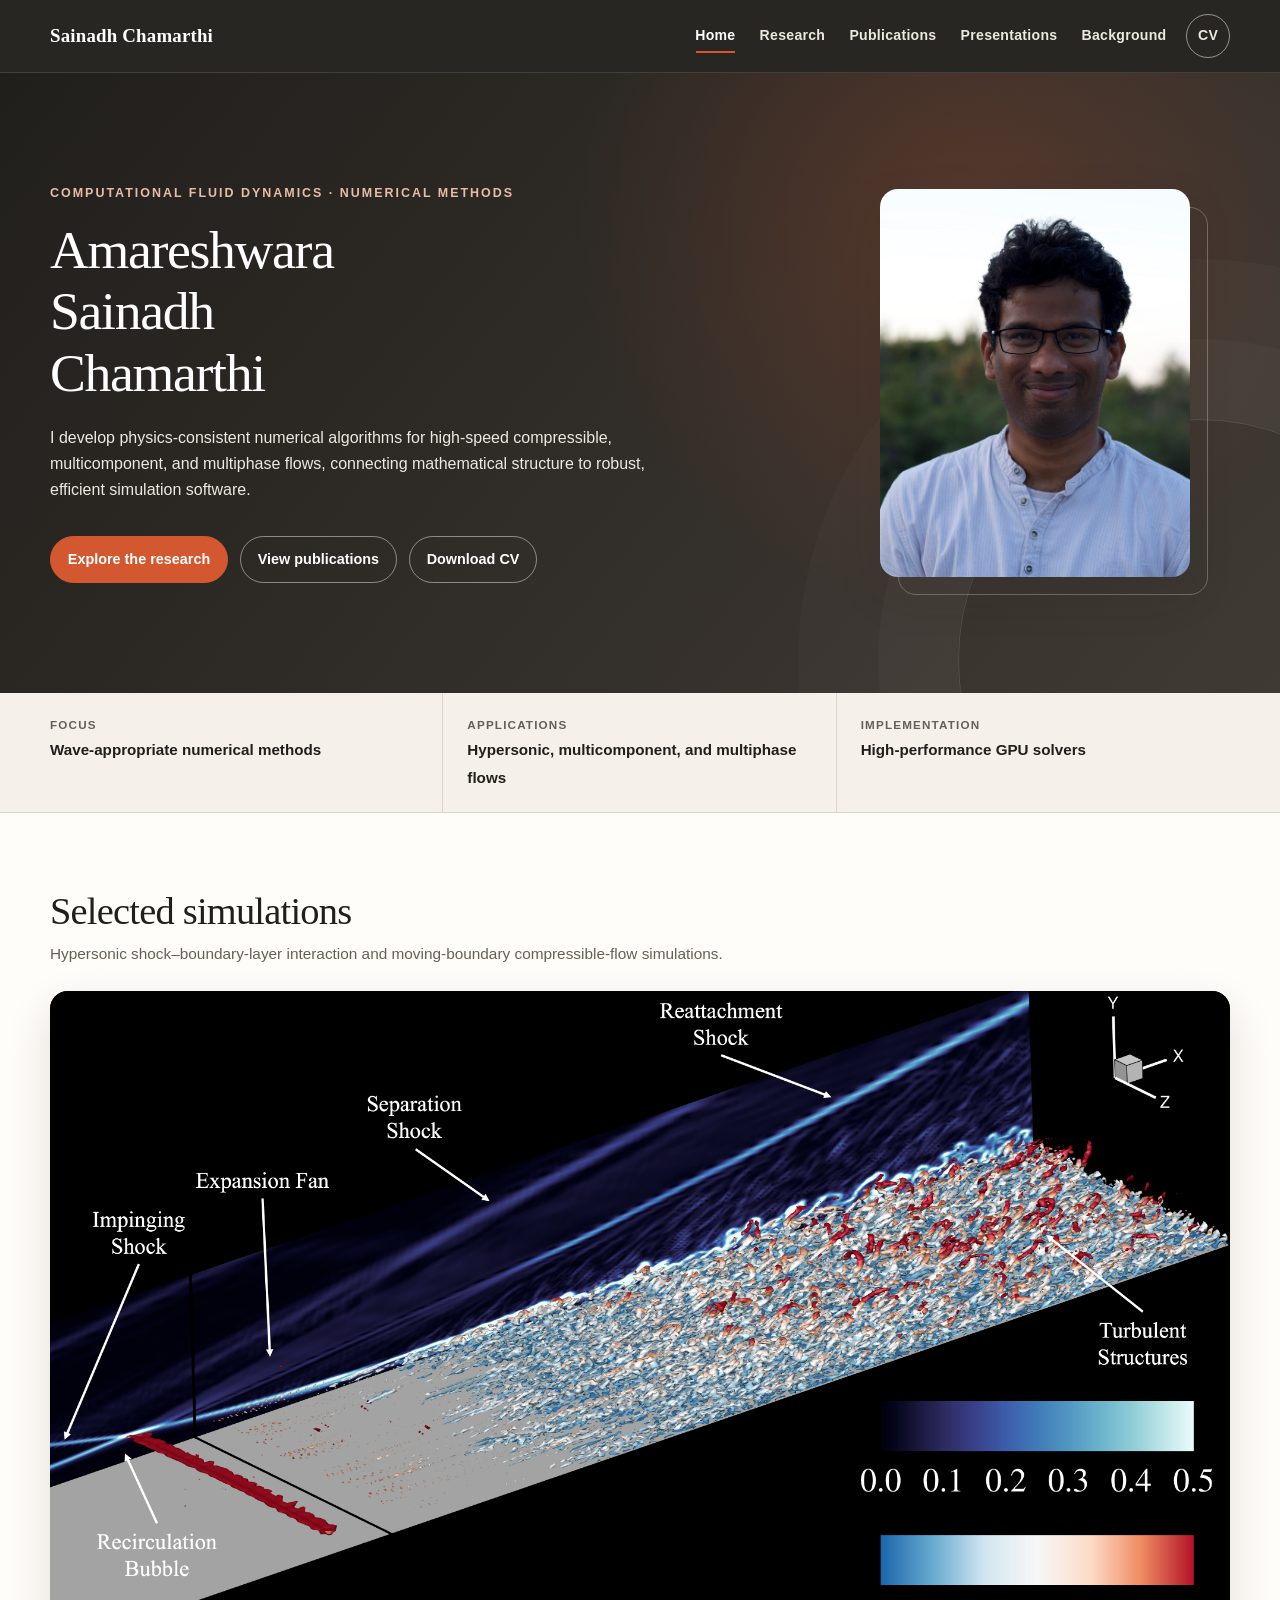
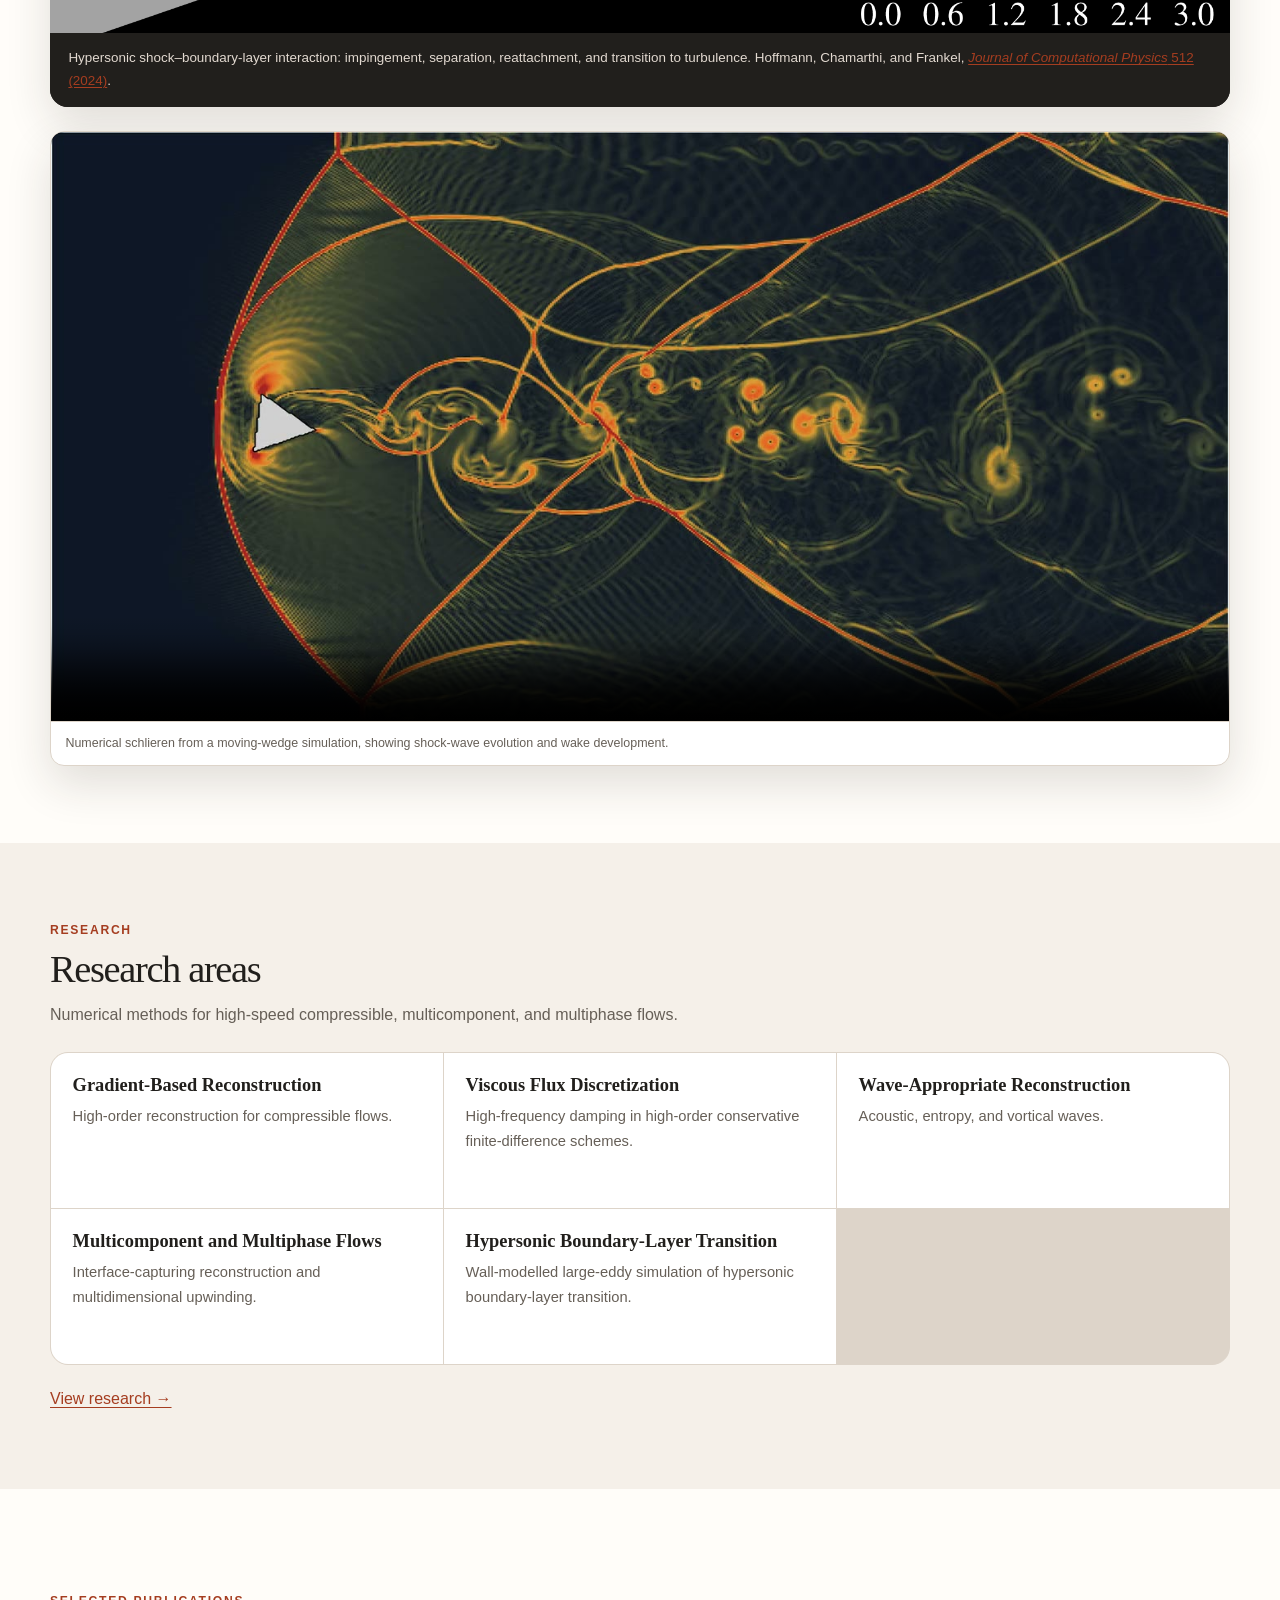
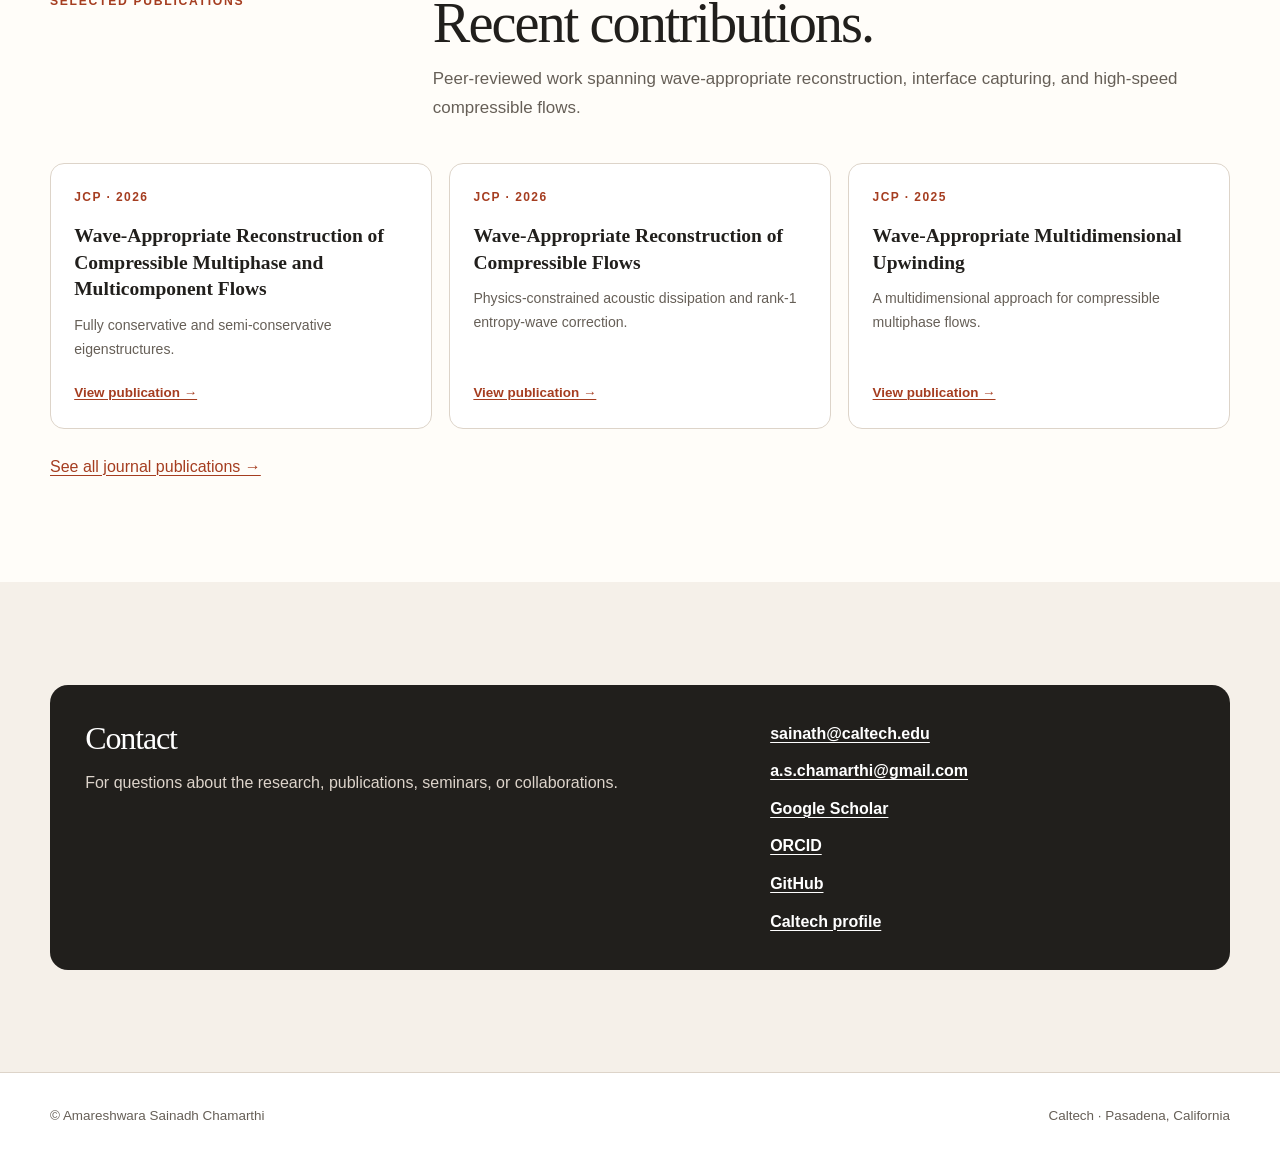
==== commit 4ee618c2: "fix(site): correct moving-wedge description" ====
--- a/index.html
+++ b/index.html
@@ -61,11 +61,11 @@
           <figcaption>Hypersonic shock–boundary-layer interaction: impingement, separation, reattachment, and transition to turbulence. Hoffmann, Chamarthi, and Frankel, <a href="https://doi.org/10.1016/j.jcp.2024.113128"><em>Journal of Computational Physics</em> 512 (2024)</a>.</figcaption>
         </figure>
         <figure class="chapter-figure solver-video homepage-simulation">
-          <video controls muted loop playsinline preload="metadata" poster="assets/rotating-wedge-poster.jpg" aria-label="Numerical schlieren animation of a rotating wedge in compressible flow">
-            <source src="assets/rotating-wedge-schlieren.mp4" type="video/mp4">
+          <video controls muted loop playsinline preload="metadata" poster="assets/moving-wedge-poster.jpg" aria-label="Numerical schlieren animation of a moving wedge in compressible flow">
+            <source src="assets/moving-wedge-schlieren.mp4" type="video/mp4">
             Your browser does not support embedded video.
           </video>
-          <figcaption>Numerical schlieren from a rotating-wedge simulation, showing moving-boundary shock dynamics and wake evolution.</figcaption>
+          <figcaption>Numerical schlieren from a moving-wedge simulation, showing shock-wave evolution and wake development.</figcaption>
         </figure>
       </div>
     </section>
--- a/styles.css
+++ b/styles.css
@@ -341,6 +341,8 @@
 .homepage-simulation { margin-top: 1.5rem; box-shadow: var(--shadow); }
 .multiphase-video { margin-top: 1rem; }
 .multiphase-video video { aspect-ratio: 3 / 2; background: white; }
+.moving-body-video { margin-top: 1rem; }
+.moving-body-video video { aspect-ratio: 5 / 1; background: var(--paper); }
 
 .solver-gallery { display: grid; grid-template-columns: 1fr 1fr; gap: 1rem; }
 .solver-gallery figure { overflow: hidden; margin: 0; border: 1px solid var(--line); border-radius: 14px; background: white; }
@@ -348,6 +350,14 @@
 .solver-gallery img { width: 100%; aspect-ratio: 3 / 2; object-fit: contain; background: white; }
 .solver-gallery .gallery-wide img { aspect-ratio: 17 / 10; }
 .solver-gallery figcaption { padding: 0.75rem 0.9rem; border-top: 1px solid var(--line); color: var(--ink-soft); font-size: 0.78rem; line-height: 1.5; }
+
+.flow-visualizations { margin: 0 0 0 96px; padding-top: 3.2rem; border-top: 1px solid var(--line); }
+.flow-visualizations-head { display: grid; grid-template-columns: minmax(150px, 0.32fr) minmax(0, 1fr); gap: 2rem; align-items: baseline; margin-bottom: 1.5rem; }
+.flow-visualizations-head h2 { font-size: clamp(1.55rem, 2.5vw, 2.1rem); letter-spacing: -0.02em; }
+.flow-video-list { display: grid; gap: 1.25rem; }
+.flow-video { overflow: hidden; margin: 0; border: 1px solid var(--line); border-radius: 14px; background: white; }
+.flow-video video { display: block; width: 100%; height: auto; background: #11100f; }
+.flow-video figcaption { padding: 0.7rem 0.9rem; border-top: 1px solid var(--line); color: var(--ink-soft); font-size: 0.78rem; line-height: 1.5; }
 
 .publication-list { display: grid; gap: 2.7rem; }
 .publication-year h2 { margin: 0 0 1rem; padding-bottom: 0.6rem; border-bottom: 2px solid var(--navy); font-size: 1.8rem; }
@@ -424,6 +434,7 @@
   .publications-hero-grid { grid-template-columns: 1fr; gap: 1.2rem; }
   .presentations-hero-grid { grid-template-columns: 1fr; gap: 1.2rem; }
   .background-hero-grid { grid-template-columns: 1fr; gap: 1.2rem; }
+  .flow-visualizations-head { grid-template-columns: 1fr; gap: 0.4rem; }
   .resource-strip { align-items: flex-start; flex-direction: column; gap: 1rem; }
 }
 
@@ -441,6 +452,7 @@
   .research-chapter { grid-template-columns: 48px minmax(0, 1fr); gap: 1rem; }
   .chapter-index { width: 46px; height: 46px; }
   .story-feature { margin-left: 0; }
+  .flow-visualizations { margin-left: 0; }
   .talk-item { grid-template-columns: 1fr; gap: 0.35rem; }
   .background-item { grid-template-columns: 1fr; gap: 0.35rem; }
   .solver-gallery { grid-template-columns: 1fr; }
